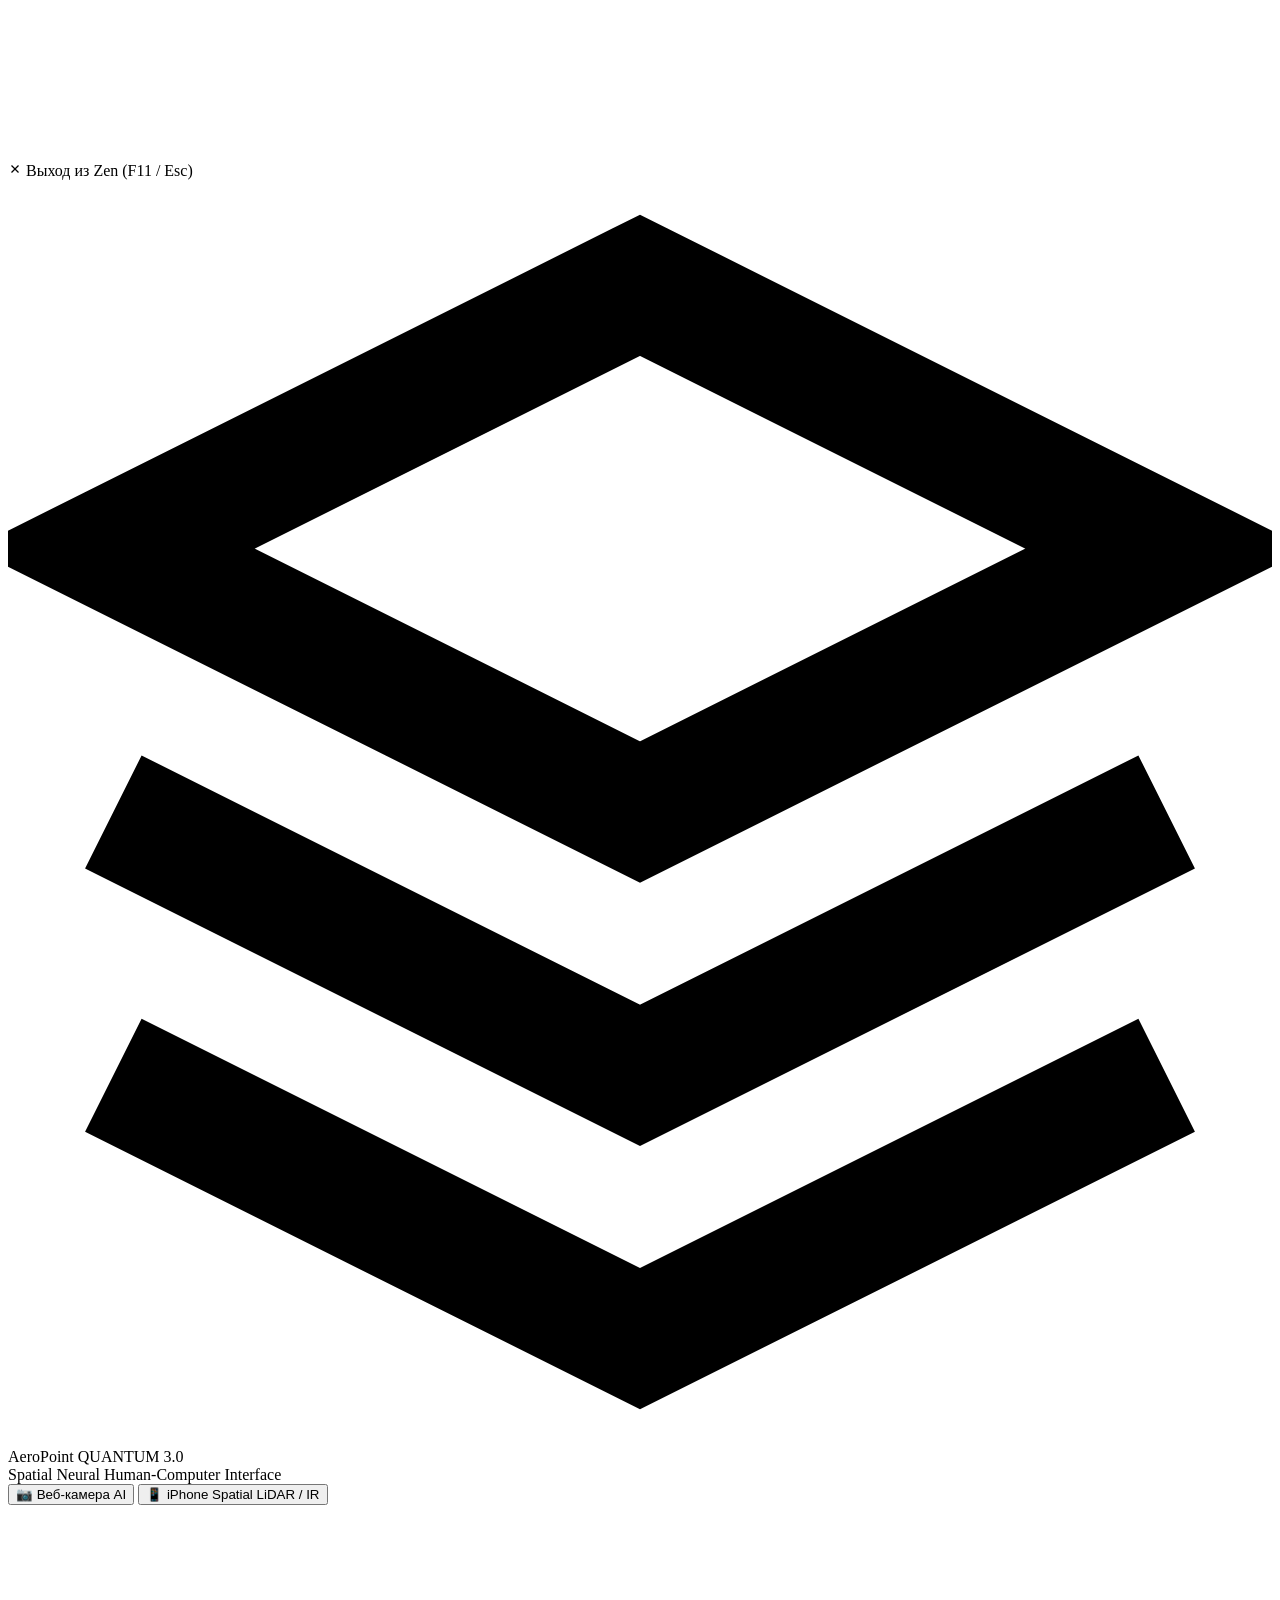
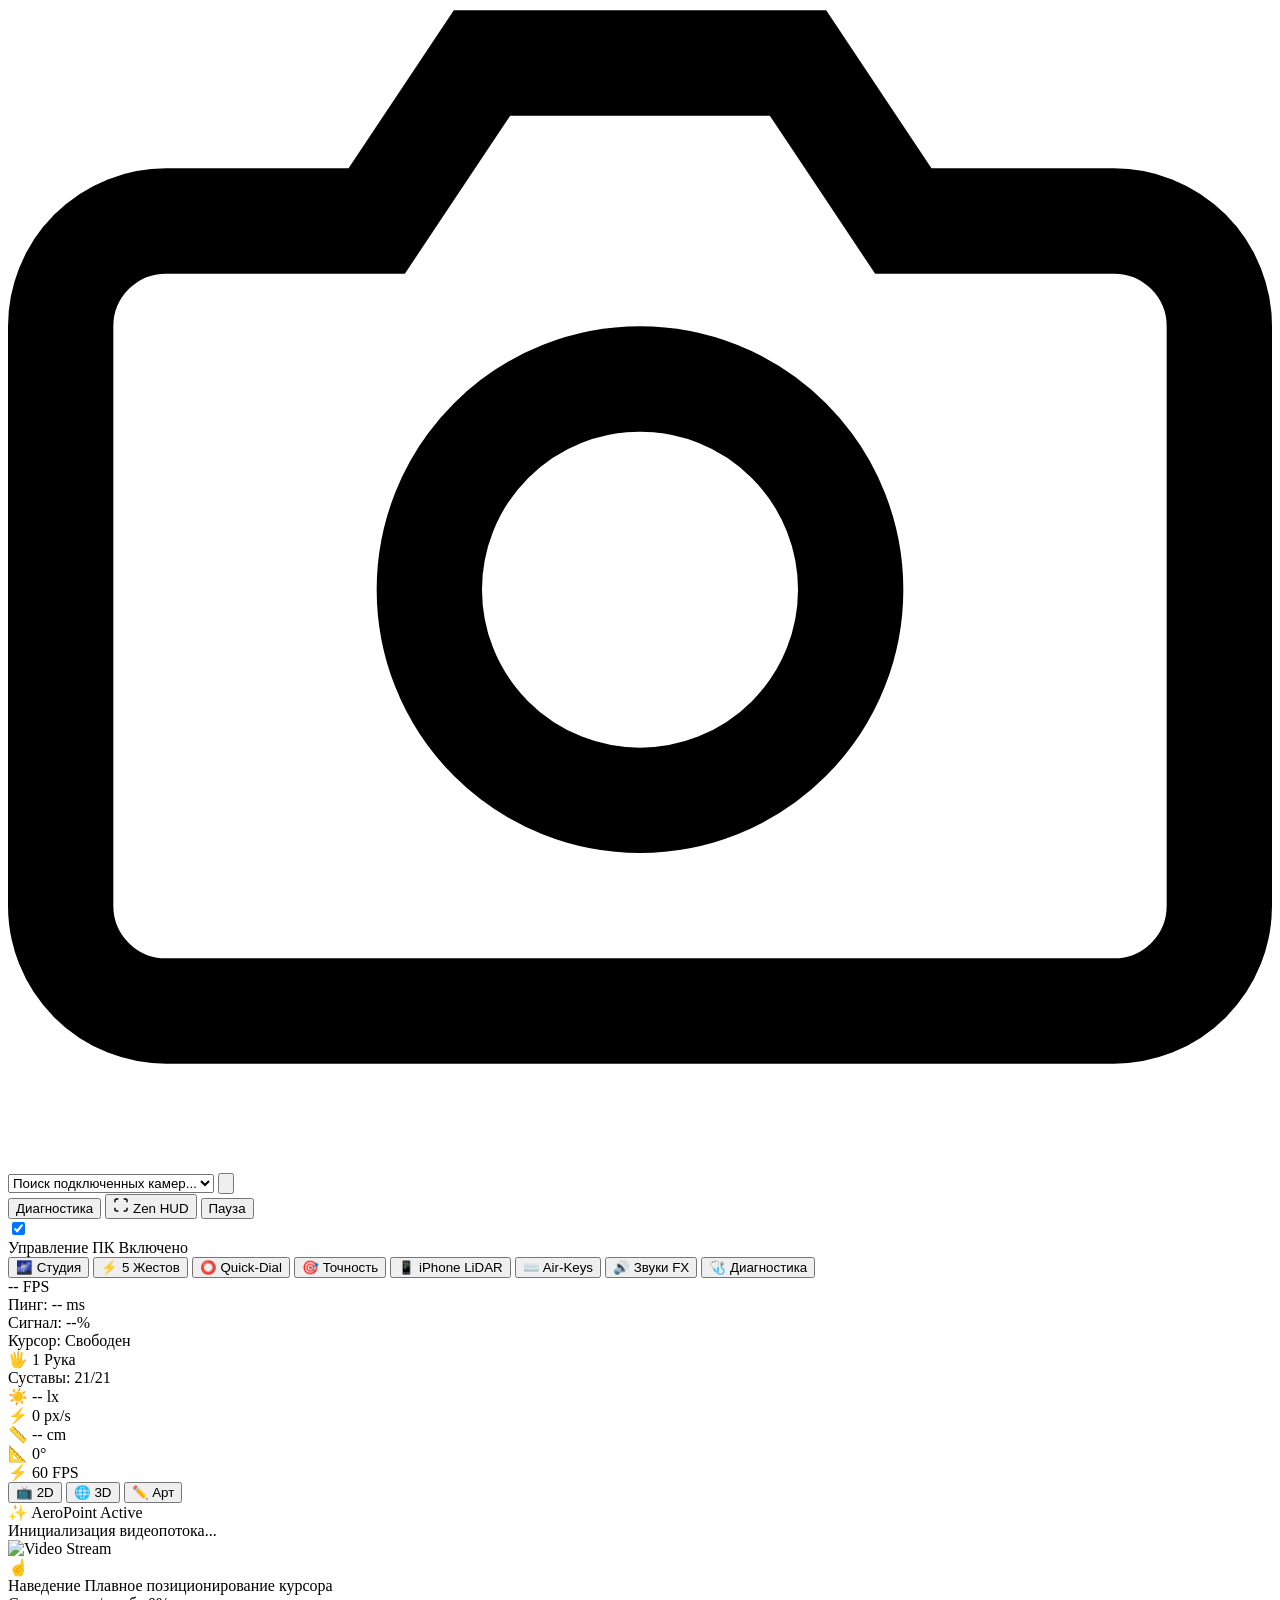
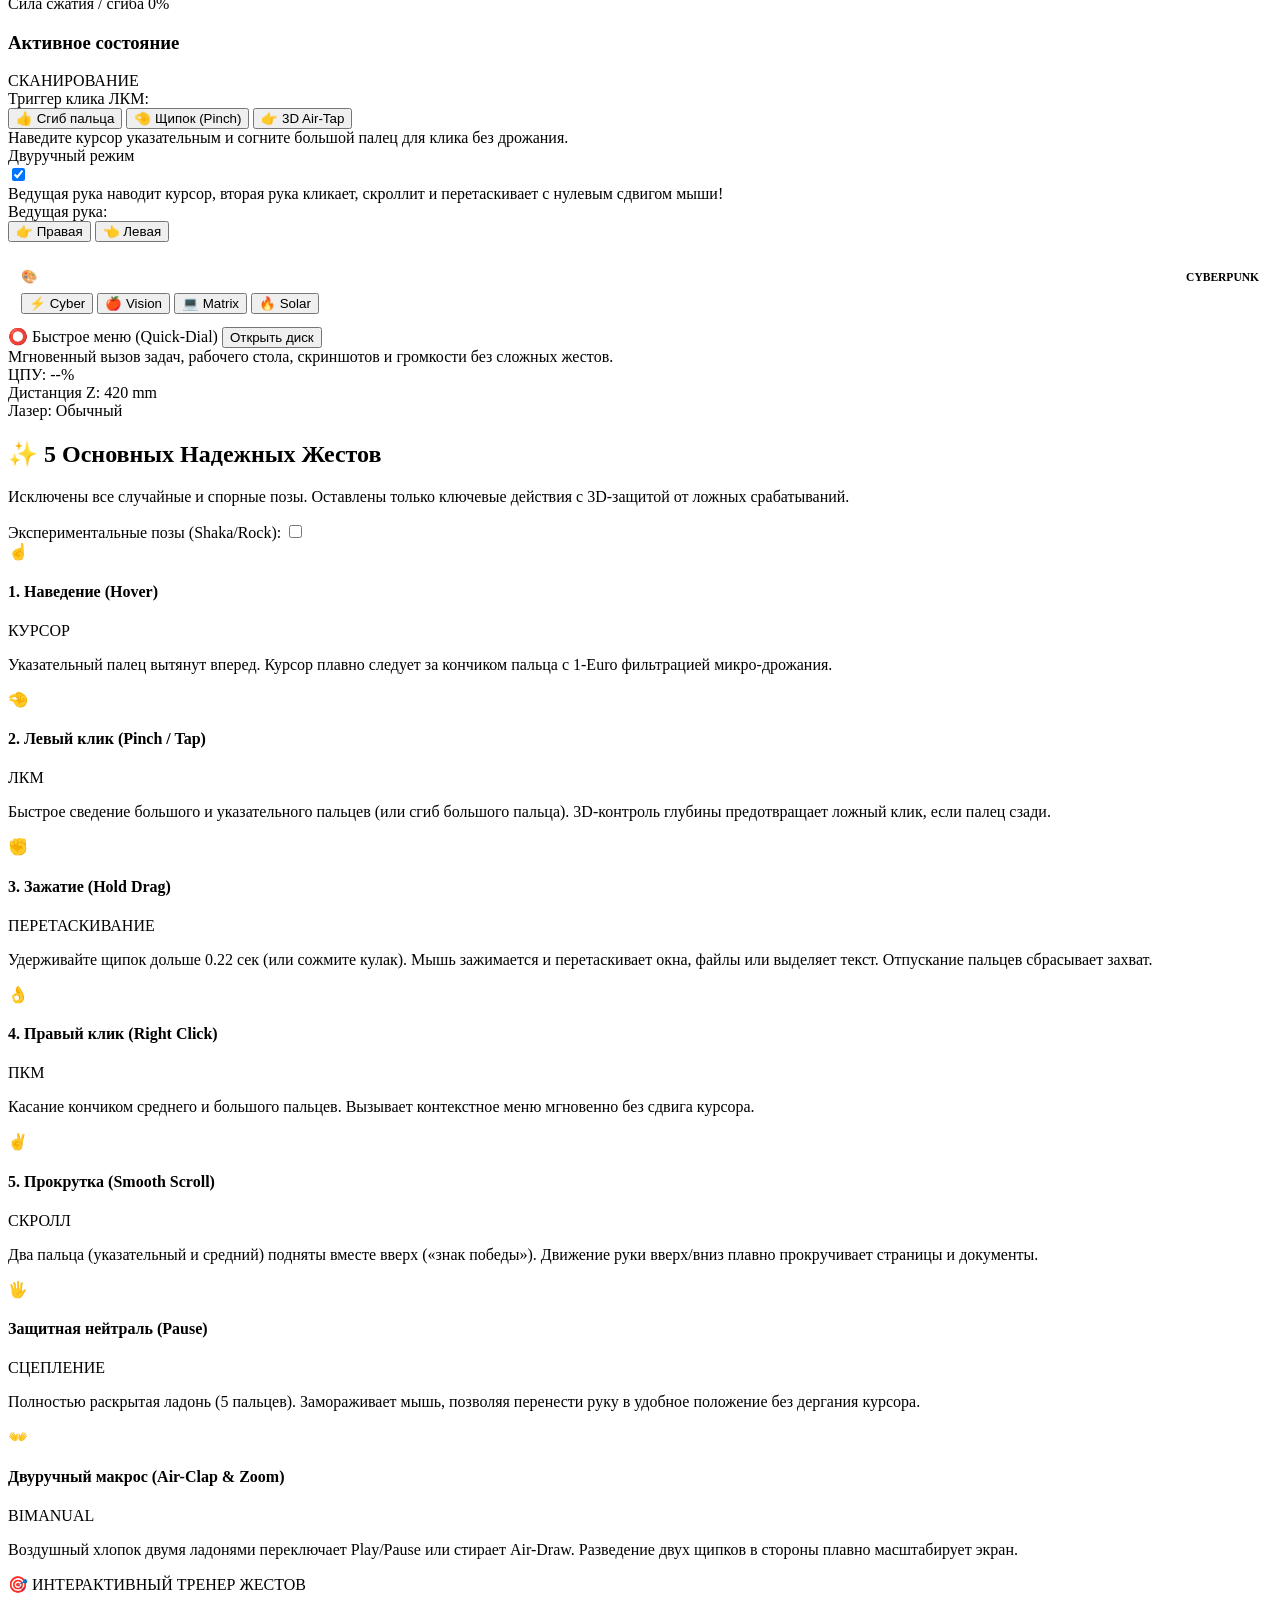
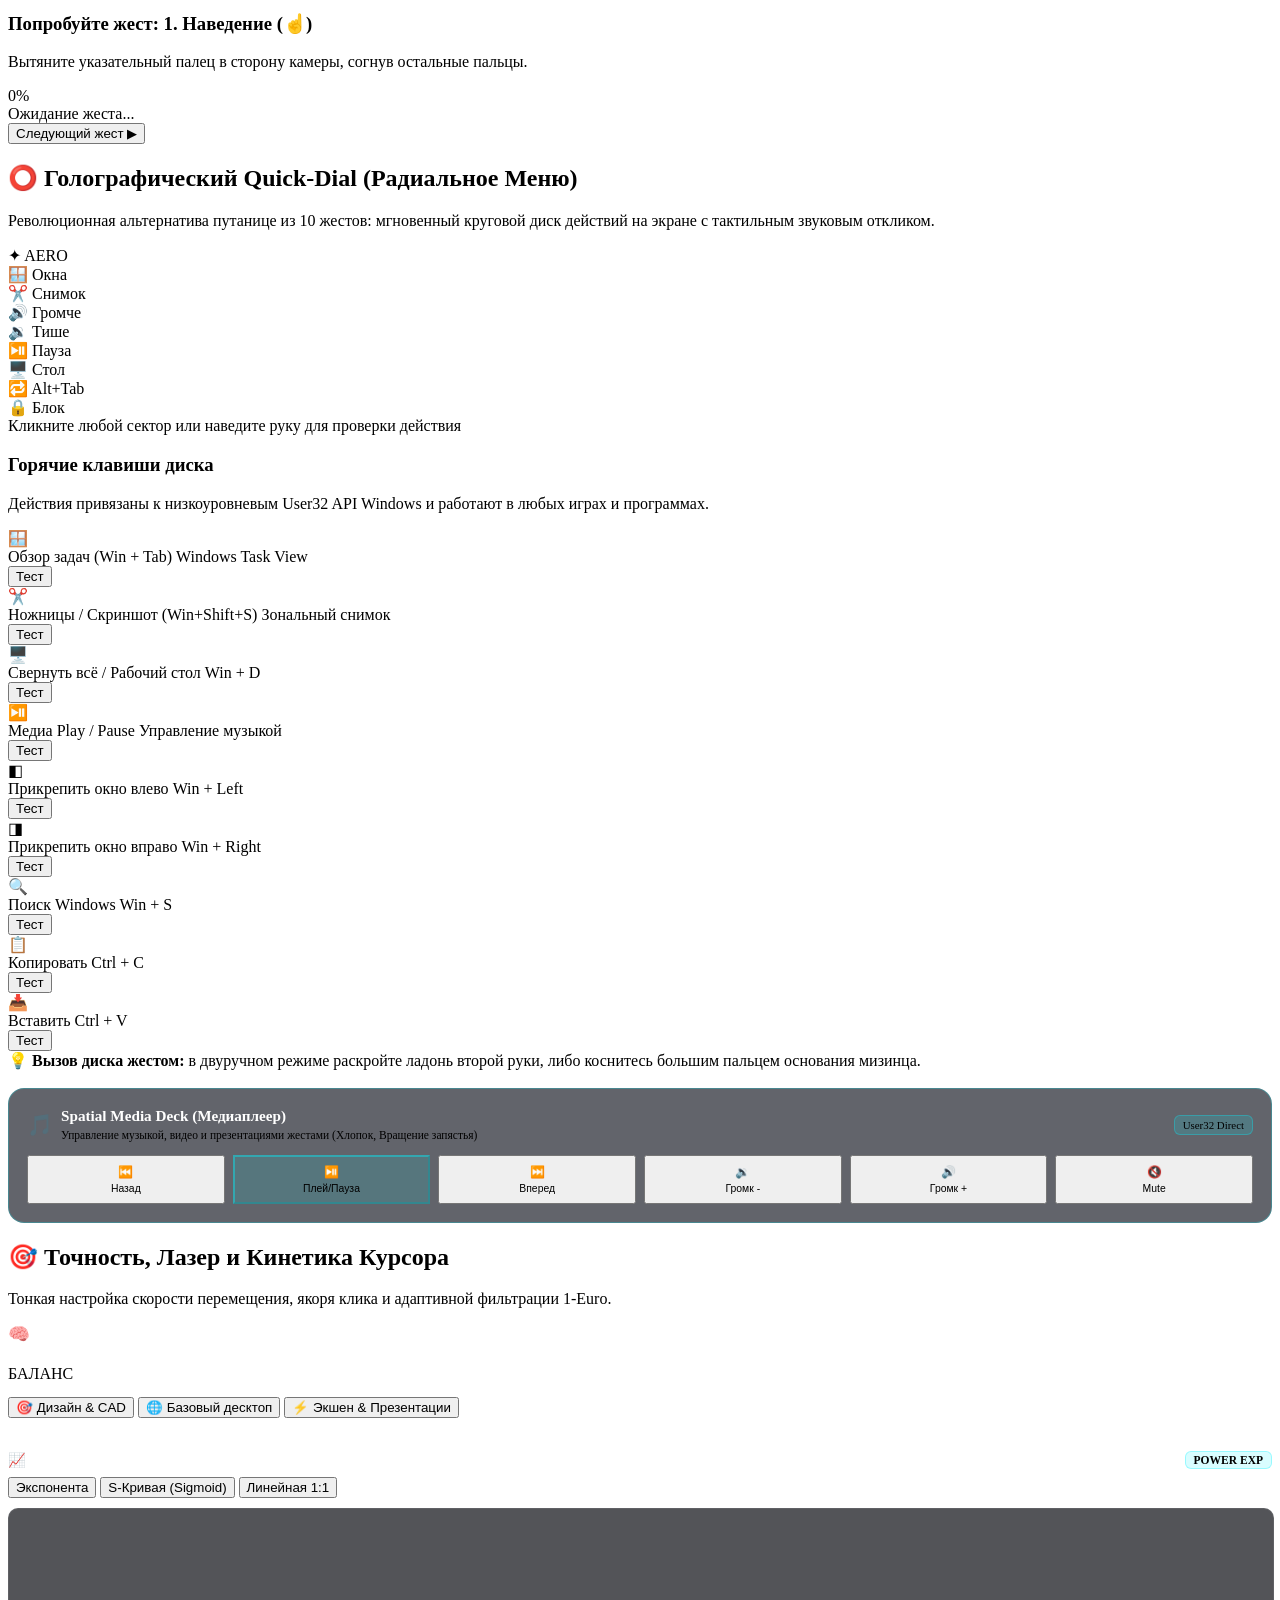
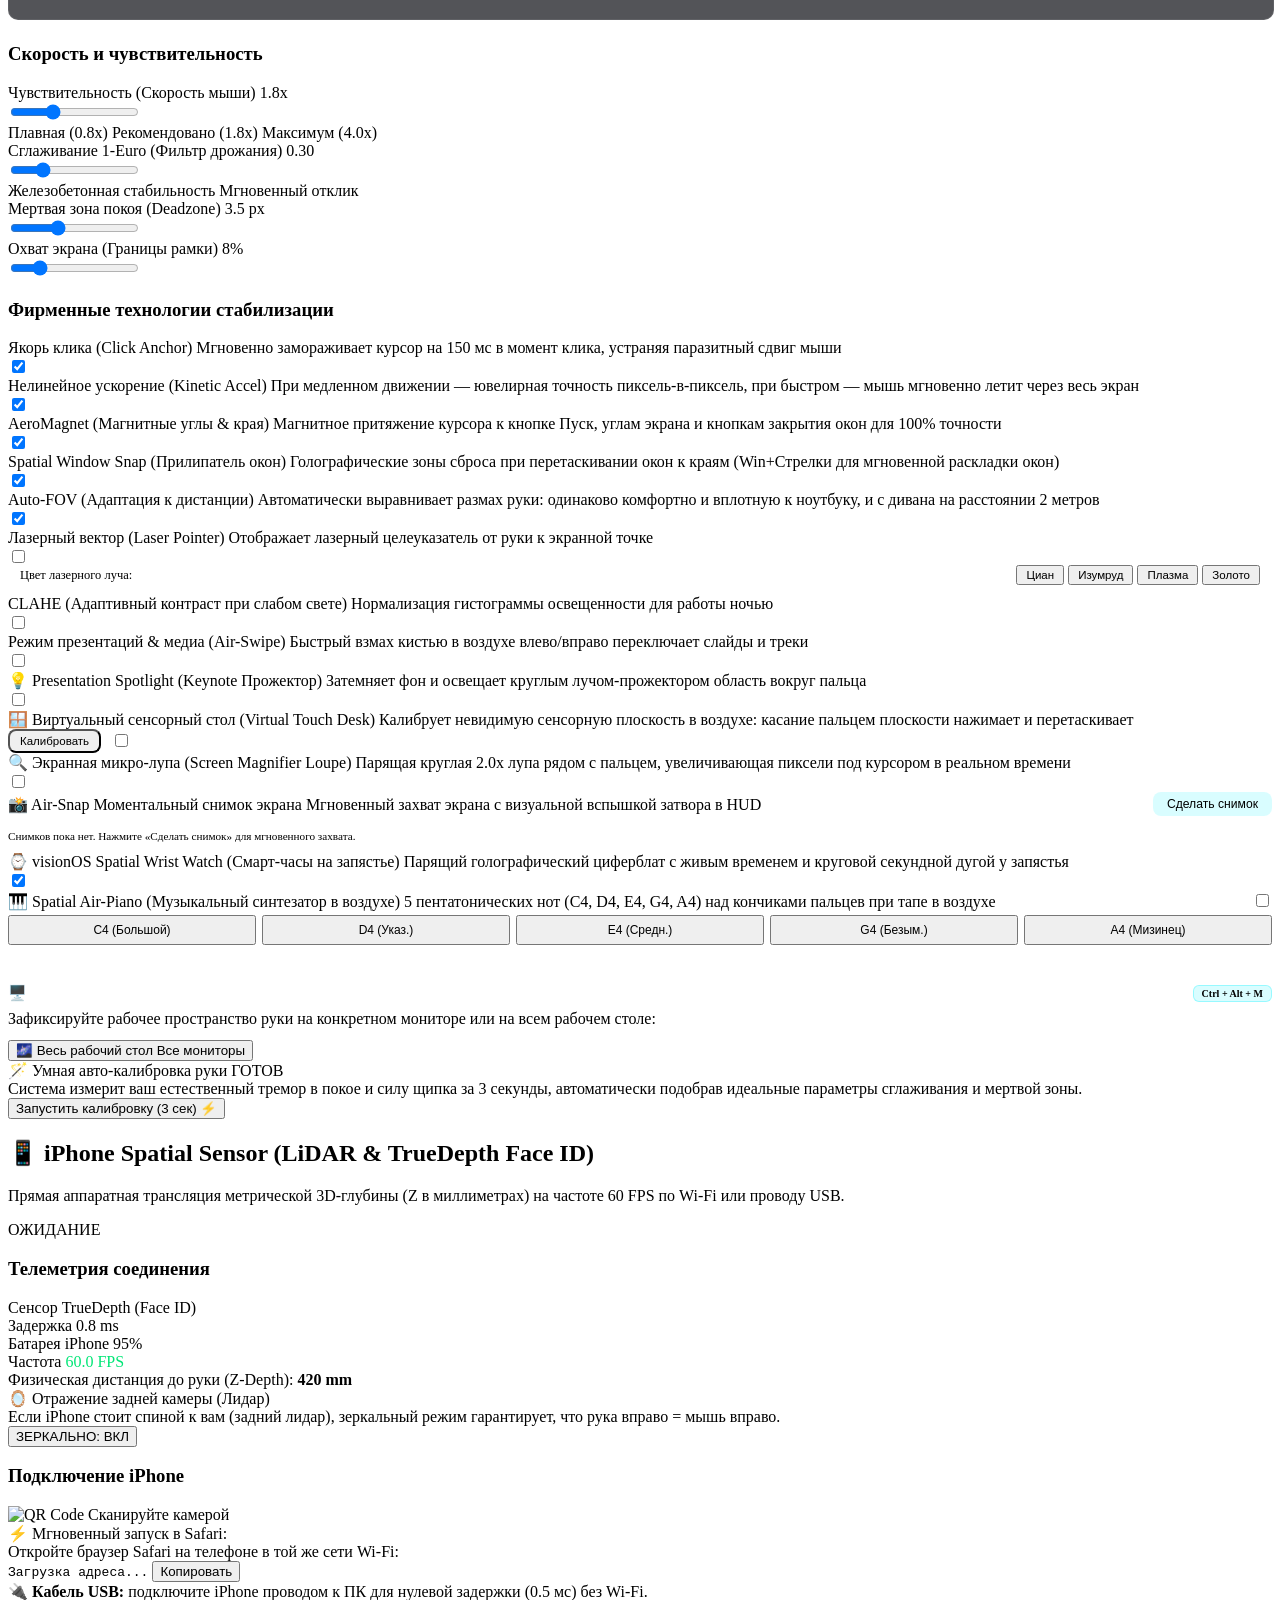
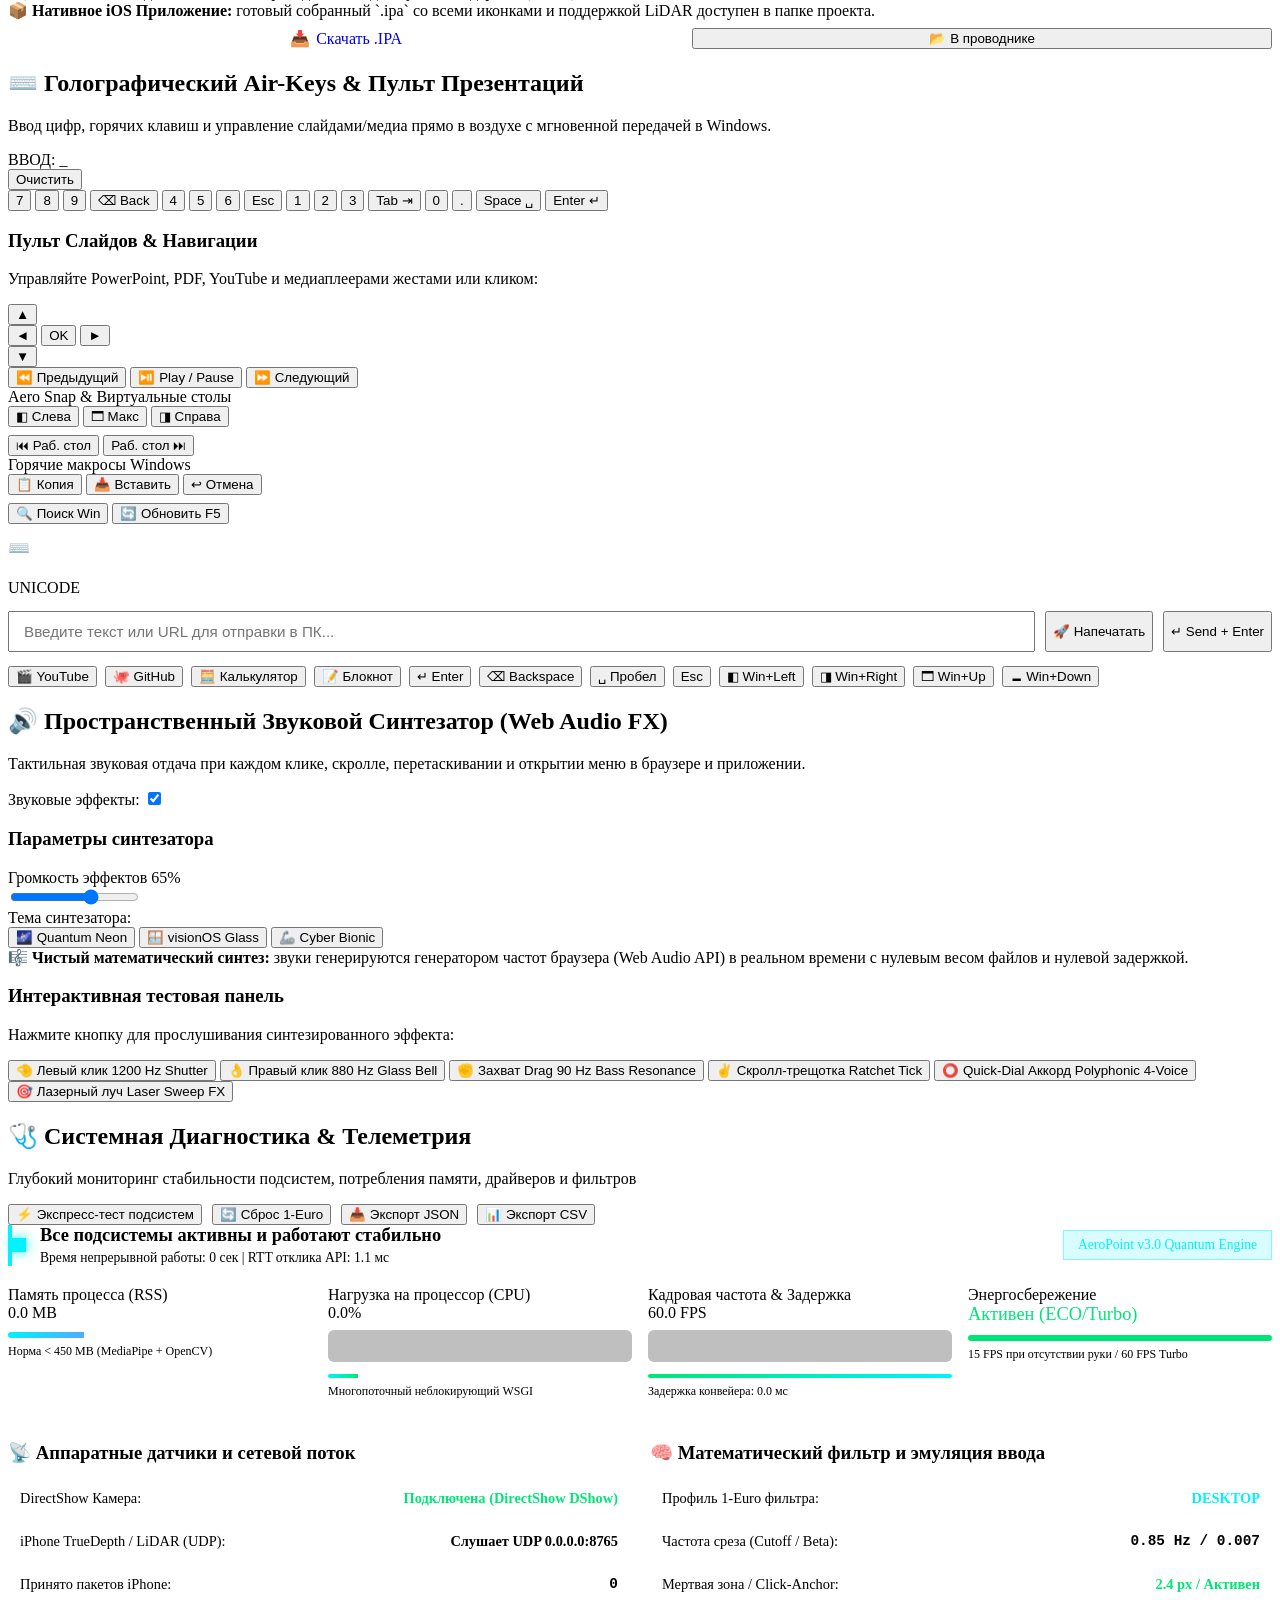
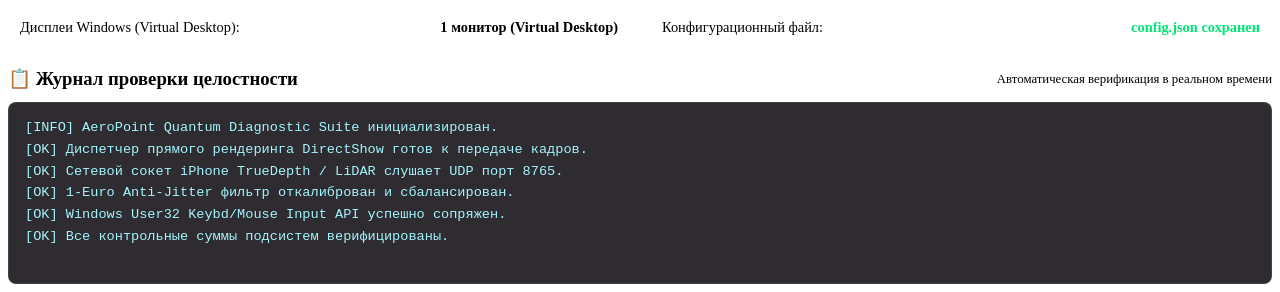
==== web/index.html @ 9dec46e3 "feat(audio): Milestone 68 - Spatial Air-Piano 5-Note Pentatonic Chimes & Floating Key Prisms" ====
<!DOCTYPE html>
<html lang="ru">
<head>
  <meta charset="UTF-8">
  <meta name="viewport" content="width=device-width, initial-scale=1.0">
  <title>AeroPoint Quantum 3.0 — Neural Spatial HCI</title>
  <link rel="preconnect" href="https://fonts.googleapis.com">
  <link rel="preconnect" href="https://fonts.gstatic.com" crossorigin>
  <link href="https://fonts.googleapis.com/css2?family=Plus+Jakarta+Sans:wght@300;400;500;600;700;800&family=JetBrains+Mono:wght@400;500;600;700&display=swap" rel="stylesheet">
  <link rel="stylesheet" href="/style.css">
  <link rel="icon" type="image/png" href="/favicon.png">
  <link rel="apple-touch-icon" href="/app-icon.png">
</head>
<body>
  <!-- Ambient Space Nebula & Particle Canvas -->
  <div class="kinetic-aura">
    <div class="aura-orb orb-primary"></div>
    <div class="aura-orb orb-secondary"></div>
    <div class="aura-orb orb-tertiary"></div>
    <canvas id="ambient-canvas"></canvas>
  </div>

  <div class="quantum-shell" id="main-app-window">
    
    <!-- Zen Mode Floating Exit Pill -->
    <div class="zen-exit-pill" id="zen-exit-pill" title="Выйти из Zen-режима (Esc / F11)">
      <svg viewBox="0 0 24 24" fill="none" stroke="currentColor" stroke-width="2.2" width="14" height="14">
        <line x1="18" y1="6" x2="6" y2="18"></line>
        <line x1="6" y1="6" x2="18" y2="18"></line>
      </svg>
      <span>Выход из Zen (F11 / Esc)</span>
    </div>

    <!-- Top Floating Capsule Header -->
    <header class="quantum-header">
      <div class="header-left">
        <div class="brand-badge">
          <div class="brand-glyph">
            <svg viewBox="0 0 24 24" fill="none" stroke="currentColor" stroke-width="2.4">
              <path d="M12 2L2 7l10 5 10-5-10-5z"></path>
              <path d="M2 17l10 5 10-5"></path>
              <path d="M2 12l10 5 10-5"></path>
            </svg>
            <span class="glyph-glow"></span>
          </div>
          <div class="brand-meta">
            <div class="brand-name-row">
              <span class="brand-title">AeroPoint</span>
              <span class="quantum-tag">QUANTUM 3.0</span>
            </div>
            <span class="brand-subtitle">Spatial Neural Human-Computer Interface</span>
          </div>
        </div>
      </div>

      <div class="header-center">
        <!-- Input Mode Switcher Pill -->
        <div class="quantum-tabs">
          <button class="q-tab active" id="tab-btn-webcam" data-tab="webcam">
            <span class="tab-icon">📷</span>
            <span>Веб-камера AI</span>
          </button>
          <button class="q-tab" id="tab-btn-iphone" data-tab="iphone">
            <span class="tab-icon">📱</span>
            <span>iPhone Spatial</span>
            <span class="tab-chip">LiDAR / IR</span>
          </button>
        </div>

        <!-- Camera Dropdown Pill -->
        <div class="camera-capsule" id="camera-picker-wrap">
          <svg class="cam-icon" viewBox="0 0 24 24" fill="none" stroke="currentColor" stroke-width="2">
            <path d="M23 19a2 2 0 0 1-2 2H3a2 2 0 0 1-2-2V8a2 2 0 0 1 2-2h4l2-3h6l2 3h4a2 2 0 0 1 2 2z"></path>
            <circle cx="12" cy="13" r="4"></circle>
          </svg>
          <select id="camera-select" class="camera-select-input" title="Выбор камеры DirectShow">
            <option value="0">Поиск подключенных камер...</option>
          </select>
          <button id="btn-refresh-cams" class="btn-icon-refresh" title="Обновить список камер">
            <svg viewBox="0 0 24 24" fill="none" stroke="currentColor" stroke-width="2.2">
              <polyline points="23 4 23 10 17 10"></polyline>
              <polyline points="1 20 1 14 7 14"></polyline>
              <path d="M3.51 9a9 9 0 0 1 14.85-3.36L23 10M1 14l4.64 4.36A9 9 0 0 0 20.49 15"></path>
            </svg>
          </button>
        </div>
      </div>

      <div class="header-right">
        <!-- Live System Diagnostics Pill -->
        <button id="btn-quick-diagnostics" class="q-btn pill-btn" title="Экспресс-диагностика всех подсистем">
          <span class="status-indicator" id="diag-indicator" style="background: #00f2fe; box-shadow: 0 0 8px #00f2fe;"></span>
          <span id="diag-btn-text">Диагностика</span>
        </button>

        <!-- Zen Mode HUD Toggle -->
        <button id="btn-zen-mode" class="q-btn pill-btn" title="Zen-режим: Полноэкранный HUD (F11)">
          <svg viewBox="0 0 24 24" fill="none" stroke="currentColor" stroke-width="2.2" width="16" height="16">
            <path d="M8 3H5a2 2 0 0 0-2 2v3m18 0V5a2 2 0 0 0-2-2h-3m0 18h3a2 2 0 0 0 2-2v-3M3 16v3a2 2 0 0 0 2 2h3"></path>
          </svg>
          <span class="zen-btn-label">Zen HUD</span>
        </button>

        <!-- Safety Pause Button -->
        <button id="btn-safety-pause" class="q-btn pill-btn" title="Заблокировать управление курсором (Пауза)">
          <span class="status-indicator" id="pause-indicator"></span>
          <span id="pause-btn-text">Пауза</span>
        </button>

        <!-- Master Switch -->
        <div class="master-toggle-pill">
          <label class="q-switch">
            <input type="checkbox" id="master-control-switch" checked>
            <span class="slider"></span>
          </label>
          <div class="toggle-text-block">
            <span class="switch-title">Управление ПК</span>
            <span class="switch-state" id="control-state-sub">Включено</span>
          </div>
        </div>
      </div>
    </header>

    <!-- Main Spatial Workspace Layout: Left Nav Dock + Central Dynamic View -->
    <div class="workspace-layout">
      
      <!-- Left Vertical Floating Dock -->
      <nav class="quantum-dock">
        <button class="dock-btn active" data-view="view-studio" title="Пространственная Студия (Камера и HUD)">
          <span class="dock-icon">🌌</span>
          <span class="dock-label">Студия</span>
          <span class="dock-indicator"></span>
        </button>
        
        <button class="dock-btn" data-view="view-gestures" title="5 Основных Жестов и Настройка">
          <span class="dock-icon">⚡</span>
          <span class="dock-label">5 Жестов</span>
          <span class="dock-indicator"></span>
        </button>

        <button class="dock-btn" data-view="view-radial" title="Радиальное Быстрое Меню (Quick-Dial)">
          <span class="dock-icon">⭕</span>
          <span class="dock-label">Quick-Dial</span>
          <span class="dock-indicator"></span>
        </button>

        <button class="dock-btn" data-view="view-precision" title="Точность, Лазерный Прицел и Скорость">
          <span class="dock-icon">🎯</span>
          <span class="dock-label">Точность</span>
          <span class="dock-indicator"></span>
        </button>

        <button class="dock-btn" data-view="view-iphone" title="iPhone LiDAR & TrueDepth Настройки">
          <span class="dock-icon">📱</span>
          <span class="dock-label">iPhone LiDAR</span>
          <span class="dock-indicator"></span>
        </button>

        <button class="dock-btn" data-view="view-airkeys" title="Голографическая клавиатура & Презентации">
          <span class="dock-icon">⌨️</span>
          <span class="dock-label">Air-Keys</span>
          <span class="dock-indicator"></span>
        </button>

        <button class="dock-btn" data-view="view-audio" title="Звуковой Синтезатор Sci-Fi FX">
          <span class="dock-icon">🔊</span>
          <span class="dock-label">Звуки FX</span>
          <span class="dock-indicator"></span>
        </button>

        <button class="dock-btn" data-view="view-diagnostics" title="Системная Диагностика и Мониторинг Ресурсов">
          <span class="dock-icon">🩺</span>
          <span class="dock-label">Диагностика</span>
          <span class="dock-indicator"></span>
        </button>
      </nav>

      <!-- Center Dynamic Viewport & Panels Container -->
      <main class="viewports-container">
        
        <!-- View 1: Studio (Camera Stream & Real-Time Reticle HUD) -->
        <section class="quantum-view active" id="view-studio">
          <div class="studio-grid">
            
            <!-- Video & Reticle Hologram Viewport -->
            <div class="hologram-viewport-card">
              <!-- Corner Brackets Reticle -->
              <div class="reticle-corner reticle-tl"></div>
              <div class="reticle-corner reticle-tr"></div>
              <div class="reticle-corner reticle-bl"></div>
              <div class="reticle-corner reticle-br"></div>
              <div class="reticle-scanline"></div>

              <!-- Top Telemetry Capsule -->
              <div class="telemetry-bar">
                <div class="t-pill active-pill">
                  <span class="live-dot"></span>
                  <span id="badge-fps">-- FPS</span>
                </div>
                <div class="t-pill">
                  <span class="t-label">Пинг:</span>
                  <span id="badge-latency" class="t-val">-- ms</span>
                </div>
                <div class="t-pill" id="pill-signal" title="Качество трекинга нейросети и сенсорного слияния">
                  <span class="live-dot" id="dot-signal" style="background: var(--aero-cyan);"></span>
                  <span class="t-label">Сигнал:</span>
                  <span id="badge-signal" class="t-val">--%</span>
                </div>
                <div class="t-pill" id="pill-anchor-status">
                  <span class="anchor-dot"></span>
                  <span id="badge-anchor">Курсор: Свободен</span>
                </div>
                <div class="t-pill" id="pill-hands-mode">
                  <span id="badge-hands-icon">🖐️</span>
                  <span id="badge-hands-mode" class="t-val">1 Рука</span>
                </div>
                <div class="t-pill">
                  <span class="t-label">Суставы:</span>
                  <span id="badge-joints" class="t-val">21/21</span>
                </div>
                <div class="t-pill" id="pill-lighting">
                  <span id="badge-lighting-icon">☀️</span>
                  <span id="badge-lighting-text" class="t-val">-- lx</span>
                </div>
                <div class="t-pill" id="pill-velocity">
                  <span class="t-label">⚡</span>
                  <span id="badge-velocity" class="t-val">0 px/s</span>
                </div>
                <div class="t-pill" id="pill-distance">
                  <span class="t-label">📏</span>
                  <span id="badge-distance" class="t-val">-- cm</span>
                </div>
                <div class="t-pill" id="pill-tilt" title="3D Угол крена ладони (Roll / Tilt)">
                  <span class="t-label">📐</span>
                  <span id="badge-tilt" class="t-val">0°</span>
                </div>
                <div class="t-pill" id="pill-power-mode" title="Динамический энергосберегающий режим: 60 FPS Турбо / 15 FPS ЭКО при простое">
                  <span id="badge-power-icon">⚡</span>
                  <span id="badge-power-text" class="t-val">60 FPS</span>
                </div>
                <div class="viewport-mode-pill">
                  <button class="vp-btn active" id="btn-vp-video" title="Обычное видео">📺 2D</button>
                  <button class="vp-btn" id="btn-vp-3d" title="3D Пространственная Голограмма">🌐 3D</button>
                  <button class="vp-btn" id="btn-vp-draw" title="Рисование в воздухе (Air-Draw)">✏️ Арт</button>
                </div>
              </div>

              <!-- VisionOS Dynamic Action Capsule -->
              <div class="dynamic-action-capsule" id="action-capsule">
                <span class="action-capsule-icon" id="action-capsule-icon">✨</span>
                <span class="action-capsule-text" id="action-capsule-text">AeroPoint Active</span>
              </div>

              <!-- Live Video Stream & 3D WebGL Hologram & Air-Draw Canvas -->
              <div class="video-container">
                <div id="camera-loading-overlay" class="camera-loading-overlay">
                  <div class="quantum-spinner"></div>
                  <span class="loading-text" id="loading-status-text">Инициализация видеопотока...</span>
                </div>
                <img id="video-stream" src="/video_feed" alt="Video Stream" />
                <canvas id="hologram-3d-canvas" class="hologram-3d-canvas" style="display: none;"></canvas>
                <canvas id="air-draw-canvas" class="air-draw-canvas" style="display: none;"></canvas>
                <div id="air-brush-cursor" class="air-brush-cursor" style="display: none;"></div>
              </div>

              <!-- Air-Draw Floating Toolbar -->
              <div class="air-draw-toolbar" id="air-draw-toolbar" style="display: none;">
                <div class="color-picker-row">
                  <button class="color-btn active" style="background: #00f2fe;" data-color="#00f2fe" title="Неоновый Циан"></button>
                  <button class="color-btn" style="background: #8a2be2;" data-color="#8a2be2" title="Электрик Фиолетовый"></button>
                  <button class="color-btn" style="background: #00e676;" data-color="#00e676" title="Лазерный Изумруд"></button>
                  <button class="color-btn" style="background: #ff007f;" data-color="#ff007f" title="Неоновый Розовый"></button>
                  <button class="color-btn" style="background: #ffd700;" data-color="#ffd700" title="Золотой"></button>
                </div>
                <div class="draw-tools-row">
                  <button class="dt-btn" id="btn-draw-clear" title="Очистить холст">🧹 Стереть</button>
                  <button class="dt-btn" id="btn-draw-save" title="Сохранить снимок">📸 Экспорт</button>
                </div>
              </div>

              <!-- Bottom Gesture Feedback & Kinetic Gauge Banner -->
              <div class="gesture-hologram-banner" id="gesture-banner">
                <div class="gesture-banner-left">
                  <span class="gesture-emoji" id="gesture-banner-icon">☝️</span>
                  <div class="gesture-info-block">
                    <span class="gesture-name" id="gesture-banner-title">Наведение</span>
                    <span class="gesture-desc" id="gesture-banner-sub">Плавное позиционирование курсора</span>
                  </div>
                </div>

                <!-- Live Neural Waveform Animation -->
                <div class="neural-waveform" title="Активность пространственной нейросети">
                  <span class="w-bar wb-1"></span>
                  <span class="w-bar wb-2"></span>
                  <span class="w-bar wb-3"></span>
                  <span class="w-bar wb-4"></span>
                  <span class="w-bar wb-5"></span>
                </div>

                <!-- Dynamic Pinch Force Gauge -->
                <div class="pinch-gauge-capsule">
                  <div class="gauge-meta-row">
                    <span id="gauge-label-title">Сила сжатия / сгиба</span>
                    <span id="pinch-percent-text" class="gauge-pct">0%</span>
                  </div>
                  <div class="gauge-track">
                    <div class="gauge-fill" id="pinch-bar-fill" style="width: 0%;"></div>
                  </div>
                </div>
              </div>
            </div>

            <!-- Quick Telemetry & Status Column -->
            <div class="studio-side-card">
              <div class="side-card-header">
                <h3>Активное состояние</h3>
                <span class="badge-status-neon" id="tracking-status-badge">СКАНИРОВАНИЕ</span>
              </div>

              <!-- Primary Mode Selector Pill -->
              <div class="click-mode-toggle-block">
                <div class="block-title">Триггер клика ЛКМ:</div>
                <div class="segmented-pill">
                  <button class="seg-btn active" id="btn-mode-thumb" data-mode="thumb_bend">
                    <span>👍 Сгиб пальца</span>
                  </button>
                  <button class="seg-btn" id="btn-mode-pinch" data-mode="pinch">
                    <span>🤏 Щипок (Pinch)</span>
                  </button>
                  <button class="seg-btn" id="btn-mode-airtap" data-mode="air_tap">
                    <span>👉 3D Air-Tap</span>
                  </button>
                </div>
                <div class="hint-caption" id="mode-hint-text">
                  Наведите курсор указательным и согните большой палец для клика без дрожания.
                </div>
              </div>

              <!-- Dual-Hand Quick Toggle -->
              <div class="bimanual-quick-card">
                <div class="bimanual-header">
                  <div class="b-title">
                    <span class="b-dot"></span>
                    <span>Двуручный режим</span>
                  </div>
                  <label class="q-switch small">
                    <input type="checkbox" id="switch-two-hands" checked>
                    <span class="slider"></span>
                  </label>
                </div>
                <div class="b-desc">
                  Ведущая рука наводит курсор, вторая рука кликает, скроллит и перетаскивает с нулевым сдвигом мыши!
                </div>
                <div class="dom-hand-row">
                  <span>Ведущая рука:</span>
                  <div class="segmented-mini">
                    <button class="seg-mini-btn active" id="btn-dom-right" data-dom="Right">👉 Правая</button>
                    <button class="seg-mini-btn" id="btn-dom-left" data-dom="Left">👈 Левая</button>
                  </div>
                </div>
              </div>

              <!-- Cyber HUD Visual Skin Selector -->
              <div class="hud-skin-selector-card" style="margin-top: 14px; padding: 12px; background: rgba(255, 255, 255, 0.03); border: 1px solid rgba(255, 255, 255, 0.08); border-radius: 14px;">
                <div style="display: flex; justify-content: space-between; align-items: center; margin-bottom: 8px;">
                  <span style="font-size: 0.82rem; font-weight: 600; color: #fff;">🎨 Скин HUD & Скелета:</span>
                  <span id="badge-hud-theme-label" style="font-size: 0.72rem; color: var(--aero-cyan); font-weight: 600; text-transform: uppercase;">Cyberpunk</span>
                </div>
                <div class="segmented-mini" style="display: flex; gap: 4px;">
                  <button class="seg-mini-btn active" id="btn-skin-cyberpunk" data-skin="cyberpunk" title="Неоновый Киберпанк (Циан/Розовый)">⚡ Cyber</button>
                  <button class="seg-mini-btn" id="btn-skin-visionos" data-skin="visionos" title="Apple visionOS (Белое стекло)">🍎 Vision</button>
                  <button class="seg-mini-btn" id="btn-skin-matrix" data-skin="matrix" title="Матричный Изумруд (Фосфорный зеленый)">💻 Matrix</button>
                  <button class="seg-mini-btn" id="btn-skin-solar" data-skin="solar" title="Солнечный Янтарь (Золото/Огонь)">🔥 Solar</button>
                </div>
              </div>

              <!-- Quick Action Dial Launcher -->
              <div class="quick-dial-launcher-card">
                <div class="qdl-header">
                  <span>⭕ Быстрое меню (Quick-Dial)</span>
                  <button class="q-btn small" id="btn-open-radial-modal">Открыть диск</button>
                </div>
                <div class="qdl-sub">
                  Мгновенный вызов задач, рабочего стола, скриншотов и громкости без сложных жестов.
                </div>
              </div>

              <!-- Active Metrics Mini Bar -->
              <div class="mini-metrics-row">
                <div class="m-card">
                  <span class="m-label">ЦПУ:</span>
                  <span class="m-val" id="badge-cpu">--%</span>
                </div>
                <div class="m-card">
                  <span class="m-label">Дистанция Z:</span>
                  <span class="m-val" id="val-iphone-depth">420 mm</span>
                </div>
                <div class="m-card">
                  <span class="m-label">Лазер:</span>
                  <span class="m-val" id="val-laser-status" style="color: var(--aero-cyan);">Обычный</span>
                </div>
              </div>
            </div>

          </div>
        </section>

        <!-- View 2: The 5 Essential Gestures -->
        <section class="quantum-view" id="view-gestures">
          <div class="gestures-view-container">
            <div class="view-header-bar">
              <div>
                <h2>✨ 5 Основных Надежных Жестов</h2>
                <p class="section-lead">Исключены все случайные и спорные позы. Оставлены только ключевые действия с 3D-защитой от ложных срабатываний.</p>
              </div>
              <div class="legacy-toggle-wrap">
                <span class="legacy-label">Экспериментальные позы (Shaka/Rock):</span>
                <label class="q-switch small">
                  <input type="checkbox" id="switch-legacy-gestures">
                  <span class="slider"></span>
                </label>
              </div>
            </div>

            <!-- The 5 Core Gesture Cards Grid -->
            <div class="essential-gestures-grid">
              
              <!-- Gesture 1: Hover -->
              <div class="core-gesture-card" id="card-hover">
                <div class="cg-icon-wrap">
                  <span class="cg-icon">☝️</span>
                  <span class="cg-halo"></span>
                </div>
                <div class="cg-body">
                  <div class="cg-title-row">
                    <h4>1. Наведение (Hover)</h4>
                    <span class="cg-badge">КУРСОР</span>
                  </div>
                  <p class="cg-desc">Указательный палец вытянут вперед. Курсор плавно следует за кончиком пальца с 1-Euro фильтрацией микро-дрожания.</p>
                </div>
                <div class="cg-status-led"></div>
              </div>

              <!-- Gesture 2: Left Click -->
              <div class="core-gesture-card" id="card-pinch">
                <div class="cg-icon-wrap">
                  <span class="cg-icon">🤏</span>
                  <span class="cg-halo"></span>
                </div>
                <div class="cg-body">
                  <div class="cg-title-row">
                    <h4>2. Левый клик (Pinch / Tap)</h4>
                    <span class="cg-badge">ЛКМ</span>
                  </div>
                  <p class="cg-desc">Быстрое сведение большого и указательного пальцев (или сгиб большого пальца). 3D-контроль глубины предотвращает ложный клик, если палец сзади.</p>
                </div>
                <div class="cg-status-led"></div>
              </div>

              <!-- Gesture 3: Drag & Drop -->
              <div class="core-gesture-card" id="card-drag">
                <div class="cg-icon-wrap">
                  <span class="cg-icon">✊</span>
                  <span class="cg-halo"></span>
                </div>
                <div class="cg-body">
                  <div class="cg-title-row">
                    <h4>3. Зажатие (Hold Drag)</h4>
                    <span class="cg-badge">ПЕРЕТАСКИВАНИЕ</span>
                  </div>
                  <p class="cg-desc">Удерживайте щипок дольше 0.22 сек (или сожмите кулак). Мышь зажимается и перетаскивает окна, файлы или выделяет текст. Отпускание пальцев сбрасывает захват.</p>
                </div>
                <div class="cg-status-led"></div>
              </div>

              <!-- Gesture 4: Right Click -->
              <div class="core-gesture-card" id="card-right">
                <div class="cg-icon-wrap">
                  <span class="cg-icon">👌</span>
                  <span class="cg-halo"></span>
                </div>
                <div class="cg-body">
                  <div class="cg-title-row">
                    <h4>4. Правый клик (Right Click)</h4>
                    <span class="cg-badge">ПКМ</span>
                  </div>
                  <p class="cg-desc">Касание кончиком среднего и большого пальцев. Вызывает контекстное меню мгновенно без сдвига курсора.</p>
                </div>
                <div class="cg-status-led"></div>
              </div>

              <!-- Gesture 5: Scroll -->
              <div class="core-gesture-card" id="card-scroll">
                <div class="cg-icon-wrap">
                  <span class="cg-icon">✌️</span>
                  <span class="cg-halo"></span>
                </div>
                <div class="cg-body">
                  <div class="cg-title-row">
                    <h4>5. Прокрутка (Smooth Scroll)</h4>
                    <span class="cg-badge">СКРОЛЛ</span>
                  </div>
                  <p class="cg-desc">Два пальца (указательный и средний) подняты вместе вверх («знак победы»). Движение руки вверх/вниз плавно прокручивает страницы и документы.</p>
                </div>
                <div class="cg-status-led"></div>
              </div>

              <!-- Safety Neutral: Pause -->
              <div class="core-gesture-card" id="card-pause">
                <div class="cg-icon-wrap">
                  <span class="cg-icon">🖐️</span>
                  <span class="cg-halo"></span>
                </div>
                <div class="cg-body">
                  <div class="cg-title-row">
                    <h4>Защитная нейтраль (Pause)</h4>
                    <span class="cg-badge neutral">СЦЕПЛЕНИЕ</span>
                  </div>
                  <p class="cg-desc">Полностью раскрытая ладонь (5 пальцев). Замораживает мышь, позволяя перенести руку в удобное положение без дергания курсора.</p>
                </div>
                <div class="cg-status-led"></div>
              </div>

              <!-- Bimanual Spatial Gestures: Air-Clap & Pinch-Zoom -->
              <div class="core-gesture-card" id="card-bimanual">
                <div class="cg-icon-wrap">
                  <span class="cg-icon">👐</span>
                  <span class="cg-halo"></span>
                </div>
                <div class="cg-body">
                  <div class="cg-title-row">
                    <h4>Двуручный макрос (Air-Clap & Zoom)</h4>
                    <span class="cg-badge">BIMANUAL</span>
                  </div>
                  <p class="cg-desc">Воздушный хлопок двумя ладонями переключает Play/Pause или стирает Air-Draw. Разведение двух щипков в стороны плавно масштабирует экран.</p>
                </div>
                <div class="cg-status-led"></div>
              </div>

            </div>

            <!-- Interactive Gesture Trainer & Accuracy Coach -->
            <div class="gesture-coach-banner">
              <div class="coach-left">
                <div class="coach-badge">🎯 ИНТЕРАКТИВНЫЙ ТРЕНЕР ЖЕСТОВ</div>
                <h3 id="coach-target-name">Попробуйте жест: 1. Наведение (☝️)</h3>
                <p id="coach-hint">Вытяните указательный палец в сторону камеры, согнув остальные пальцы.</p>
              </div>
              <div class="coach-right">
                <div class="coach-meter-wrap">
                  <div class="coach-meter-circle">
                    <span id="coach-match-pct">0%</span>
                  </div>
                  <span class="coach-status" id="coach-status-text">Ожидание жеста...</span>
                </div>
                <button class="q-btn small primary" id="btn-coach-next">Следующий жест ▶</button>
              </div>
            </div>
          </div>
        </section>

        <!-- View 3: Radial Quick-Dial (Pie Menu Studio) -->
        <section class="quantum-view" id="view-radial">
          <div class="radial-studio-container">
            <div class="view-header-bar">
              <div>
                <h2>⭕ Голографический Quick-Dial (Радиальное Меню)</h2>
                <p class="section-lead">Революционная альтернатива путанице из 10 жестов: мгновенный круговой диск действий на экране с тактильным звуковым откликом.</p>
              </div>
            </div>

            <div class="radial-studio-grid">
              
              <!-- Interactive Visual Pie Wheel -->
              <div class="radial-wheel-box">
                <div class="radial-wheel-disc" id="interactive-radial-wheel">
                  
                  <div class="wheel-center-orb">
                    <span class="center-icon">✦</span>
                    <span class="center-text">AERO</span>
                  </div>

                  <!-- 8 Radial Sectors -->
                  <div class="wheel-sector sec-1" data-action="win_tab" title="Win + Tab (Обзор окон)">
                    <span class="sector-icon">🪟</span>
                    <span class="sector-label">Окна</span>
                  </div>
                  <div class="wheel-sector sec-2" data-action="snipping_tool" title="Скриншот экрана (Win+Shift+S)">
                    <span class="sector-icon">✂️</span>
                    <span class="sector-label">Снимок</span>
                  </div>
                  <div class="wheel-sector sec-3" data-action="volume_up" title="Громче">
                    <span class="sector-icon">🔊</span>
                    <span class="sector-label">Громче</span>
                  </div>
                  <div class="wheel-sector sec-4" data-action="volume_down" title="Тише">
                    <span class="sector-icon">🔉</span>
                    <span class="sector-label">Тише</span>
                  </div>
                  <div class="wheel-sector sec-5" data-action="play_pause" title="Play / Pause медиа">
                    <span class="sector-icon">⏯️</span>
                    <span class="sector-label">Пауза</span>
                  </div>
                  <div class="wheel-sector sec-6" data-action="win_d" title="Показать рабочий стол (Win+D)">
                    <span class="sector-icon">🖥️</span>
                    <span class="sector-label">Стол</span>
                  </div>
                  <div class="wheel-sector sec-7" data-action="alt_tab" title="Переключить окно (Alt+Tab)">
                    <span class="sector-icon">🔁</span>
                    <span class="sector-label">Alt+Tab</span>
                  </div>
                  <div class="wheel-sector sec-8" data-action="lock_pc" title="Блокировка ПК (Win+L)">
                    <span class="sector-icon">🔒</span>
                    <span class="sector-label">Блок</span>
                  </div>

                </div>
                <div class="wheel-caption">Кликните любой сектор или наведите руку для проверки действия</div>
              </div>

              <!-- Radial Shortcuts Configuration Card -->
              <div class="radial-config-card">
                <h3>Горячие клавиши диска</h3>
                <p class="config-desc">Действия привязаны к низкоуровневым User32 API Windows и работают в любых играх и программах.</p>

                <div class="actions-list">
                  <div class="action-item" data-action="win_tab">
                    <span class="ai-icon">🪟</span>
                    <div class="ai-info">
                      <span class="ai-name">Обзор задач (Win + Tab)</span>
                      <span class="ai-shortcut">Windows Task View</span>
                    </div>
                    <button class="test-btn">Тест</button>
                  </div>
                  
                  <div class="action-item" data-action="snipping_tool">
                    <span class="ai-icon">✂️</span>
                    <div class="ai-info">
                      <span class="ai-name">Ножницы / Скриншот (Win+Shift+S)</span>
                      <span class="ai-shortcut">Зональный снимок</span>
                    </div>
                    <button class="test-btn">Тест</button>
                  </div>

                  <div class="action-item" data-action="win_d">
                    <span class="ai-icon">🖥️</span>
                    <div class="ai-info">
                      <span class="ai-name">Свернуть всё / Рабочий стол</span>
                      <span class="ai-shortcut">Win + D</span>
                    </div>
                    <button class="test-btn">Тест</button>
                  </div>

                  <div class="action-item" data-action="play_pause">
                    <span class="ai-icon">⏯️</span>
                    <div class="ai-info">
                      <span class="ai-name">Медиа Play / Pause</span>
                      <span class="ai-shortcut">Управление музыкой</span>
                    </div>
                    <button class="test-btn">Тест</button>
                  </div>

                  <div class="action-item" data-action="snap_left">
                    <span class="ai-icon">◧</span>
                    <div class="ai-info">
                      <span class="ai-name">Прикрепить окно влево</span>
                      <span class="ai-shortcut">Win + Left</span>
                    </div>
                    <button class="test-btn">Тест</button>
                  </div>

                  <div class="action-item" data-action="snap_right">
                    <span class="ai-icon">◨</span>
                    <div class="ai-info">
                      <span class="ai-name">Прикрепить окно вправо</span>
                      <span class="ai-shortcut">Win + Right</span>
                    </div>
                    <button class="test-btn">Тест</button>
                  </div>

                  <div class="action-item" data-action="search">
                    <span class="ai-icon">🔍</span>
                    <div class="ai-info">
                      <span class="ai-name">Поиск Windows</span>
                      <span class="ai-shortcut">Win + S</span>
                    </div>
                    <button class="test-btn">Тест</button>
                  </div>

                  <div class="action-item" data-action="copy">
                    <span class="ai-icon">📋</span>
                    <div class="ai-info">
                      <span class="ai-name">Копировать</span>
                      <span class="ai-shortcut">Ctrl + C</span>
                    </div>
                    <button class="test-btn">Тест</button>
                  </div>

                  <div class="action-item" data-action="paste">
                    <span class="ai-icon">📥</span>
                    <div class="ai-info">
                      <span class="ai-name">Вставить</span>
                      <span class="ai-shortcut">Ctrl + V</span>
                    </div>
                    <button class="test-btn">Тест</button>
                  </div>
                </div>

                <div class="shortcut-tip-box">
                  💡 <strong>Вызов диска жестом:</strong> в двуручном режиме раскройте ладонь второй руки, либо коснитесь большим пальцем основания мизинца.
                </div>

                <!-- Spatial Media Deck Controller -->
                <div class="spatial-media-deck" style="margin-top: 18px; background: rgba(15, 18, 28, 0.65); border: 1px solid rgba(0, 242, 254, 0.25); border-radius: 16px; padding: 18px;">
                  <div style="display: flex; align-items: center; justify-content: space-between; margin-bottom: 12px;">
                    <div style="display: flex; align-items: center; gap: 8px;">
                      <span style="font-size: 1.3rem;">🎵</span>
                      <div>
                        <h4 style="margin: 0; font-size: 0.95rem; color: #fff; font-weight: 700;">Spatial Media Deck (Медиаплеер)</h4>
                        <span style="font-size: 0.72rem; color: var(--text-secondary);">Управление музыкой, видео и презентациями жестами (Хлопок, Вращение запястья)</span>
                      </div>
                    </div>
                    <span class="badge" style="background: rgba(0, 242, 254, 0.15); color: var(--aero-cyan); font-size: 0.68rem; padding: 3px 8px; border-radius: 6px; border: 1px solid rgba(0, 242, 254, 0.3);">User32 Direct</span>
                  </div>

                  <div style="display: grid; grid-template-columns: repeat(6, 1fr); gap: 8px;">
                    <button class="seg-btn media-ctrl-btn" data-media-act="prev_track" style="padding: 8px 4px; font-size: 0.75rem; display: flex; flex-direction: column; align-items: center; gap: 4px; cursor: pointer;">
                      <span>⏮️</span>
                      <span style="font-size: 0.65rem;">Назад</span>
                    </button>
                    <button class="seg-btn media-ctrl-btn" data-media-act="play_pause" style="padding: 8px 4px; font-size: 0.75rem; display: flex; flex-direction: column; align-items: center; gap: 4px; background: rgba(0, 242, 254, 0.12); border-color: rgba(0, 242, 254, 0.4); cursor: pointer;">
                      <span>⏯️</span>
                      <span style="font-size: 0.65rem;">Плей/Пауза</span>
                    </button>
                    <button class="seg-btn media-ctrl-btn" data-media-act="next_track" style="padding: 8px 4px; font-size: 0.75rem; display: flex; flex-direction: column; align-items: center; gap: 4px; cursor: pointer;">
                      <span>⏭️</span>
                      <span style="font-size: 0.65rem;">Вперед</span>
                    </button>
                    <button class="seg-btn media-ctrl-btn" data-media-act="volume_down" style="padding: 8px 4px; font-size: 0.75rem; display: flex; flex-direction: column; align-items: center; gap: 4px; cursor: pointer;">
                      <span>🔉</span>
                      <span style="font-size: 0.65rem;">Громк -</span>
                    </button>
                    <button class="seg-btn media-ctrl-btn" data-media-act="volume_up" style="padding: 8px 4px; font-size: 0.75rem; display: flex; flex-direction: column; align-items: center; gap: 4px; cursor: pointer;">
                      <span>🔊</span>
                      <span style="font-size: 0.65rem;">Громк +</span>
                    </button>
                    <button class="seg-btn media-ctrl-btn" data-media-act="mute" style="padding: 8px 4px; font-size: 0.75rem; display: flex; flex-direction: column; align-items: center; gap: 4px; cursor: pointer;">
                      <span>🔇</span>
                      <span style="font-size: 0.65rem;">Mute</span>
                    </button>
                  </div>
                </div>
              </div>

            </div>
          </div>
        </section>

        <!-- View 4: Precision & Laser Aiming Hub -->
        <section class="quantum-view" id="view-precision">
          <div class="precision-view-container">
            <div class="view-header-bar">
              <div>
                <h2>🎯 Точность, Лазер и Кинетика Курсора</h2>
                <p class="section-lead">Тонкая настройка скорости перемещения, якоря клика и адаптивной фильтрации 1-Euro.</p>
              </div>
            </div>

            <div class="precision-grid">
              
              <!-- Precision Profiles Card -->
              <div class="q-glass-card" style="grid-column: 1 / -1;">
                <div class="card-title-row">
                  <div>
                    <h3 style="margin: 0; font-size: 1.1rem; color: #fff;">🧠 Пресеты кинетики и сглаживания</h3>
                    <p style="margin: 4px 0 0; font-size: 0.82rem; color: rgba(255, 255, 255, 0.65);">Мгновенное переключение калибровки под задачу в один клик</p>
                  </div>
                  <span class="badge-status-neon" id="badge-active-profile">БАЛАНС</span>
                </div>
                <div class="segmented-pill profile-selector-pill" style="margin-top: 14px;">
                  <button class="seg-btn" id="btn-prof-cad" data-profile="cad">
                    <span>🎯 Дизайн & CAD</span>
                  </button>
                  <button class="seg-btn active" id="btn-prof-desktop" data-profile="desktop">
                    <span>🌐 Базовый десктоп</span>
                  </button>
                  <button class="seg-btn" id="btn-prof-gaming" data-profile="gaming">
                    <span>⚡ Экшен & Презентации</span>
                  </button>
                </div>

                <!-- Kinetic Curve Selector & Live Canvas -->
                <div style="margin-top: 18px; padding-top: 14px; border-top: 1px solid rgba(255, 255, 255, 0.08);">
                  <div style="display: flex; justify-content: space-between; align-items: center; margin-bottom: 8px;">
                    <span style="font-size: 0.88rem; font-weight: 700; color: #fff;">📈 Кинетическая кривая ускорения</span>
                    <span id="badge-active-curve" style="font-size: 0.72rem; padding: 2px 8px; border-radius: 6px; background: rgba(0, 242, 254, 0.15); color: var(--aero-cyan); border: 1px solid rgba(0, 242, 254, 0.3); font-weight: 700;">POWER EXP</span>
                  </div>
                  <div class="segmented-pill curve-selector-pill" style="margin-bottom: 10px;">
                    <button class="seg-btn active" id="btn-curve-exp" data-curve="exponential">
                      <span>Экспонента</span>
                    </button>
                    <button class="seg-btn" id="btn-curve-sig" data-curve="sigmoid">
                      <span>S-Кривая (Sigmoid)</span>
                    </button>
                    <button class="seg-btn" id="btn-curve-lin" data-curve="linear">
                      <span>Линейная 1:1</span>
                    </button>
                  </div>
                  <canvas id="accel-curve-canvas" width="380" height="110" style="width: 100%; height: 110px; border-radius: 10px; background: rgba(10, 12, 18, 0.7); border: 1px solid rgba(255, 255, 255, 0.08);"></canvas>
                </div>
              </div>

              <!-- Sliders Card -->
              <div class="q-glass-card">
                <h3>Скорость и чувствительность</h3>

                <div class="slider-control-block">
                  <div class="sc-header">
                    <span>Чувствительность (Скорость мыши)</span>
                    <span class="sc-val" id="val-sensitivity">1.8x</span>
                  </div>
                  <input type="range" class="q-slider" id="slider-sensitivity" min="0.8" max="4.0" step="0.1" value="1.8">
                  <div class="sc-hints">
                    <span>Плавная (0.8x)</span>
                    <span>Рекомендовано (1.8x)</span>
                    <span>Максимум (4.0x)</span>
                  </div>
                </div>

                <div class="slider-control-block">
                  <div class="sc-header">
                    <span>Сглаживание 1-Euro (Фильтр дрожания)</span>
                    <span class="sc-val" id="val-smooth">0.30</span>
                  </div>
                  <input type="range" class="q-slider" id="slider-smooth" min="0.05" max="1.20" step="0.05" value="0.30">
                  <div class="sc-hints">
                    <span>Железобетонная стабильность</span>
                    <span>Мгновенный отклик</span>
                  </div>
                </div>

                <div class="slider-control-block">
                  <div class="sc-header">
                    <span>Мертвая зона покоя (Deadzone)</span>
                    <span class="sc-val" id="val-deadzone">3.5 px</span>
                  </div>
                  <input type="range" class="q-slider" id="slider-deadzone" min="0.0" max="10.0" step="0.5" value="3.5">
                </div>

                <div class="slider-control-block">
                  <div class="sc-header">
                    <span>Охват экрана (Границы рамки)</span>
                    <span class="sc-val" id="val-reach">8%</span>
                  </div>
                  <input type="range" class="q-slider" id="slider-reach" min="4" max="25" step="1" value="8">
                </div>

              </div>

              <!-- Toggles & Laser Card -->
              <div class="q-glass-card">
                <h3>Фирменные технологии стабилизации</h3>

                <div class="toggle-row">
                  <div class="tr-text">
                    <span class="tr-title">Якорь клика (Click Anchor)</span>
                    <span class="tr-sub">Мгновенно замораживает курсор на 150 мс в момент клика, устраняя паразитный сдвиг мыши</span>
                  </div>
                  <label class="q-switch">
                    <input type="checkbox" id="switch-anchor" checked>
                    <span class="slider"></span>
                  </label>
                </div>

                <div class="toggle-row">
                  <div class="tr-text">
                    <span class="tr-title">Нелинейное ускорение (Kinetic Accel)</span>
                    <span class="tr-sub">При медленном движении — ювелирная точность пиксель-в-пиксель, при быстром — мышь мгновенно летит через весь экран</span>
                  </div>
                  <label class="q-switch">
                    <input type="checkbox" id="switch-acceleration" checked>
                    <span class="slider"></span>
                  </label>
                </div>

                <div class="toggle-row">
                  <div class="tr-text">
                    <span class="tr-title">AeroMagnet (Магнитные углы & края)</span>
                    <span class="tr-sub">Магнитное притяжение курсора к кнопке Пуск, углам экрана и кнопкам закрытия окон для 100% точности</span>
                  </div>
                  <label class="q-switch">
                    <input type="checkbox" id="switch-corner-snap" checked>
                    <span class="slider"></span>
                  </label>
                </div>

                <div class="toggle-row">
                  <div class="tr-text">
                    <span class="tr-title">Spatial Window Snap (Прилипатель окон)</span>
                    <span class="tr-sub">Голографические зоны сброса при перетаскивании окон к краям (Win+Стрелки для мгновенной раскладки окон)</span>
                  </div>
                  <label class="q-switch">
                    <input type="checkbox" id="switch-window-snap" checked>
                    <span class="slider"></span>
                  </label>
                </div>

                <div class="toggle-row">
                  <div class="tr-text">
                    <span class="tr-title">Auto-FOV (Адаптация к дистанции)</span>
                    <span class="tr-sub">Автоматически выравнивает размах руки: одинаково комфортно и вплотную к ноутбуку, и с дивана на расстоянии 2 метров</span>
                  </div>
                  <label class="q-switch">
                    <input type="checkbox" id="switch-distance-adaptation" checked>
                    <span class="slider"></span>
                  </label>
                </div>

                <div class="toggle-row">
                  <div class="tr-text">
                    <span class="tr-title">Лазерный вектор (Laser Pointer)</span>
                    <span class="tr-sub">Отображает лазерный целеуказатель от руки к экранной точке</span>
                  </div>
                  <label class="q-switch">
                    <input type="checkbox" id="switch-laser">
                    <span class="slider"></span>
                  </label>
                </div>

                <div class="laser-palette-row" style="display: flex; align-items: center; justify-content: space-between; padding: 4px 12px 10px 12px; margin-top: -6px;">
                  <span style="font-size: 0.78rem; color: var(--text-secondary);">Цвет лазерного луча:</span>
                  <div class="segmented-pill laser-color-pill" style="margin: 0;">
                    <button class="seg-btn active" data-laser-color="cyan" style="padding: 2px 8px; font-size: 0.72rem;">Циан</button>
                    <button class="seg-btn" data-laser-color="green" style="padding: 2px 8px; font-size: 0.72rem;">Изумруд</button>
                    <button class="seg-btn" data-laser-color="red" style="padding: 2px 8px; font-size: 0.72rem;">Плазма</button>
                    <button class="seg-btn" data-laser-color="gold" style="padding: 2px 8px; font-size: 0.72rem;">Золото</button>
                  </div>
                </div>

                <div class="toggle-row">
                  <div class="tr-text">
                    <span class="tr-title">CLAHE (Адаптивный контраст при слабом свете)</span>
                    <span class="tr-sub">Нормализация гистограммы освещенности для работы ночью</span>
                  </div>
                  <label class="q-switch">
                    <input type="checkbox" id="switch-clahe">
                    <span class="slider"></span>
                  </label>
                </div>

                <div class="toggle-row">
                  <div class="tr-text">
                    <span class="tr-title">Режим презентаций & медиа (Air-Swipe)</span>
                    <span class="tr-sub">Быстрый взмах кистью в воздухе влево/вправо переключает слайды и треки</span>
                  </div>
                  <label class="q-switch">
                    <input type="checkbox" id="switch-presentation">
                    <span class="slider"></span>
                  </label>
                </div>

                <div class="toggle-row">
                  <div class="tr-text">
                    <span class="tr-title">💡 Presentation Spotlight (Keynote Прожектор)</span>
                    <span class="tr-sub">Затемняет фон и освещает круглым лучом-прожектором область вокруг пальца</span>
                  </div>
                  <label class="q-switch">
                    <input type="checkbox" id="switch-spotlight">
                    <span class="slider"></span>
                  </label>
                </div>

                <div class="toggle-row">
                  <div class="tr-text">
                    <span class="tr-title">🪟 Виртуальный сенсорный стол (Virtual Touch Desk)</span>
                    <span class="tr-sub">Калибрует невидимую сенсорную плоскость в воздухе: касание пальцем плоскости нажимает и перетаскивает</span>
                  </div>
                  <div style="display: flex; align-items: center; gap: 10px;">
                    <button class="seg-btn" id="btn-calibrate-surface" style="padding: 4px 10px; font-size: 0.72rem; border-radius: 8px;">Калибровать</button>
                    <label class="q-switch">
                      <input type="checkbox" id="switch-virtual-surface">
                      <span class="slider"></span>
                    </label>
                  </div>
                </div>

                <div class="toggle-row">
                  <div class="tr-text">
                    <span class="tr-title">🔍 Экранная микро-лупа (Screen Magnifier Loupe)</span>
                    <span class="tr-sub">Парящая круглая 2.0x лупа рядом с пальцем, увеличивающая пиксели под курсором в реальном времени</span>
                  </div>
                  <label class="q-switch">
                    <input type="checkbox" id="switch-screen-loupe">
                    <span class="slider"></span>
                  </label>
                </div>

                <div class="toggle-row" style="flex-direction: column; align-items: stretch; gap: 8px;">
                  <div style="display: flex; align-items: center; justify-content: space-between;">
                    <div class="tr-text">
                      <span class="tr-title">📸 Air-Snap Моментальный снимок экрана</span>
                      <span class="tr-sub">Мгновенный захват экрана с визуальной вспышкой затвора в HUD</span>
                    </div>
                    <button class="seg-btn" id="btn-air-snap-capture" style="padding: 5px 14px; font-size: 0.76rem; border-radius: 8px; background: rgba(0, 242, 254, 0.15); color: var(--aero-cyan); border: 1px solid var(--aero-cyan); cursor: pointer;">Сделать снимок</button>
                  </div>
                  <div id="air-snap-gallery" style="display: flex; gap: 8px; overflow-x: auto; padding: 6px 0 2px 0; min-height: 28px;">
                    <span style="font-size: 0.70rem; color: var(--text-secondary); align-self: center;">Снимков пока нет. Нажмите «Сделать снимок» для мгновенного захвата.</span>
                  </div>
                </div>

                <div class="toggle-row">
                  <div class="tr-text">
                    <span class="tr-title">⌚ visionOS Spatial Wrist Watch (Смарт-часы на запястье)</span>
                    <span class="tr-sub">Парящий голографический циферблат с живым временем и круговой секундной дугой у запястья</span>
                  </div>
                  <label class="q-switch">
                    <input type="checkbox" id="switch-wrist-clock" checked>
                    <span class="slider"></span>
                  </label>
                </div>

                <div class="toggle-row" style="flex-direction: column; align-items: stretch; gap: 8px;">
                  <div style="display: flex; align-items: center; justify-content: space-between;">
                    <div class="tr-text">
                      <span class="tr-title">🎹 Spatial Air-Piano (Музыкальный синтезатор в воздухе)</span>
                      <span class="tr-sub">5 пентатонических нот (C4, D4, E4, G4, A4) над кончиками пальцев при тапе в воздухе</span>
                    </div>
                    <label class="q-switch">
                      <input type="checkbox" id="switch-air-piano">
                      <span class="slider"></span>
                    </label>
                  </div>
                  <div class="air-piano-keys-row" style="display: flex; gap: 6px; justify-content: center; padding: 4px 0;">
                    <button class="seg-btn piano-test-key" data-note="C4" style="flex: 1; padding: 6px 0; font-size: 0.75rem; cursor: pointer;">C4 (Большой)</button>
                    <button class="seg-btn piano-test-key" data-note="D4" style="flex: 1; padding: 6px 0; font-size: 0.75rem; cursor: pointer;">D4 (Указ.)</button>
                    <button class="seg-btn piano-test-key" data-note="E4" style="flex: 1; padding: 6px 0; font-size: 0.75rem; cursor: pointer;">E4 (Средн.)</button>
                    <button class="seg-btn piano-test-key" data-note="G4" style="flex: 1; padding: 6px 0; font-size: 0.75rem; cursor: pointer;">G4 (Безым.)</button>
                    <button class="seg-btn piano-test-key" data-note="A4" style="flex: 1; padding: 6px 0; font-size: 0.75rem; cursor: pointer;">A4 (Мизинец)</button>
                  </div>
                </div>

                <!-- Multi-Monitor Card -->
                <div class="multi-monitor-block" style="margin-top: 18px; padding-top: 16px; border-top: 1px solid rgba(255, 255, 255, 0.1);">
                  <div style="display: flex; align-items: center; justify-content: space-between; margin-bottom: 8px;">
                    <span class="tr-title" style="font-size: 15px; font-weight: 700; color: #fff;">🖥️ Целевой дисплей (Multi-Monitor)</span>
                    <span class="hotkey-pill-hint" style="font-size: 10px; font-weight: 700; padding: 2px 8px; border-radius: 6px; background: rgba(0, 242, 254, 0.15); color: var(--aero-cyan); border: 1px solid rgba(0, 242, 254, 0.3);">Ctrl + Alt + M</span>
                  </div>
                  <span class="tr-sub" style="display: block; margin-bottom: 12px;">Зафиксируйте рабочее пространство руки на конкретном мониторе или на всем рабочем столе:</span>
                  <div class="monitor-selector-grid" id="monitor-selector-container">
                    <button class="monitor-btn active" data-monitor="-1">
                      <span class="m-icon">🌌</span>
                      <span class="m-title">Весь рабочий стол</span>
                      <span class="m-res">Все мониторы</span>
                    </button>
                  </div>
                </div>

                <!-- Auto-Calibration Wizard Card -->
                <div class="calibration-wizard-card">
                  <div class="cw-header">
                    <span class="cw-title">🪄 Умная авто-калибровка руки</span>
                    <span class="cw-badge" id="cw-status-badge">ГОТОВ</span>
                  </div>
                  <div class="cw-desc" id="cw-desc-text">
                    Система измерит ваш естественный тремор в покое и силу щипка за 3 секунды, автоматически подобрав идеальные параметры сглаживания и мертвой зоны.
                  </div>
                  <button class="q-btn primary" id="btn-start-calibration">
                    <span>Запустить калибровку (3 сек) ⚡</span>
                  </button>
                  <div class="cw-progress-wrap hidden" id="cw-progress-wrap">
                    <div class="cw-progress-fill" id="cw-progress-fill" style="width: 0%;"></div>
                  </div>
                </div>

              </div>

            </div>
          </div>
        </section>

        <!-- View 5: iPhone LiDAR & TrueDepth Studio -->
        <section class="quantum-view" id="view-iphone">
          <div class="iphone-studio-container">
            <div class="view-header-bar">
              <div>
                <h2>📱 iPhone Spatial Sensor (LiDAR & TrueDepth Face ID)</h2>
                <p class="section-lead">Прямая аппаратная трансляция метрической 3D-глубины (Z в миллиметрах) на частоте 60 FPS по Wi-Fi или проводу USB.</p>
              </div>
              <span class="sensor-badge disconnected" id="badge-iphone-conn">ОЖИДАНИЕ</span>
            </div>

            <div class="iphone-grid">
              
              <!-- Metrics Card -->
              <div class="q-glass-card">
                <h3>Телеметрия соединения</h3>
                
                <div class="telemetry-grid-4">
                  <div class="tg-item">
                    <span class="tg-label">Сенсор</span>
                    <span class="tg-val" id="val-iphone-sensor" style="color: var(--aero-cyan);">TrueDepth (Face ID)</span>
                  </div>
                  <div class="tg-item">
                    <span class="tg-label">Задержка</span>
                    <span class="tg-val" id="val-iphone-ping">0.8 ms</span>
                  </div>
                  <div class="tg-item">
                    <span class="tg-label">Батарея iPhone</span>
                    <span class="tg-val" id="val-iphone-battery">95%</span>
                  </div>
                  <div class="tg-item">
                    <span class="tg-label">Частота</span>
                    <span class="tg-val" style="color: #00e676;">60.0 FPS</span>
                  </div>
                </div>

                <!-- Physical Distance Gauge -->
                <div class="z-distance-block">
                  <div class="z-meta-row">
                    <span>Физическая дистанция до руки (Z-Depth):</span>
                    <span id="val-iphone-depth-display" style="font-family: var(--font-mono); font-weight: 700; color: var(--aero-cyan);">420 mm</span>
                  </div>
                  <div class="z-track">
                    <div class="z-fill" id="bar-iphone-depth" style="width: 45%;"></div>
                  </div>
                </div>

                <!-- Rear LiDAR Inversion / Mirror Toggle -->
                <div class="lidar-mirror-card">
                  <div class="lm-header">
                    <div>
                      <span class="lm-title">🪞 Отражение задней камеры (Лидар)</span>
                      <div class="lm-sub">Если iPhone стоит спиной к вам (задний лидар), зеркальный режим гарантирует, что рука вправо = мышь вправо.</div>
                    </div>
                    <button class="q-btn" id="btn-toggle-mirror">
                      <span id="txt-mirror-status">ЗЕРКАЛЬНО: ВКЛ</span>
                    </button>
                  </div>
                </div>

              </div>

              <!-- Quick Connect & Safari Launch Card -->
              <div class="q-glass-card">
                <h3>Подключение iPhone</h3>

                <div class="connect-options-box">
                  <div class="qr-col">
                    <img id="qr-code-img" src="" alt="QR Code" class="qr-image" />
                    <span class="qr-hint">Сканируйте камерой</span>
                  </div>
                  <div class="qr-info-col">
                    <div class="qi-title">⚡ Мгновенный запуск в Safari:</div>
                    <div class="qi-text">Откройте браузер Safari на телефоне в той же сети Wi-Fi:</div>
                    <div class="qi-url-row">
                      <code id="mobile-url-text">Загрузка адреса...</code>
                      <button class="q-btn small" id="btn-copy-url">Копировать</button>
                    </div>
                    <div class="qi-usb-text">
                      🔌 <strong>Кабель USB:</strong> подключите iPhone проводом к ПК для нулевой задержки (0.5 мс) без Wi-Fi.
                    </div>
                  </div>
                </div>

                <div class="ipa-install-box">
                  <div class="ipa-text">
                    <strong>📦 Нативное iOS Приложение:</strong> готовый собранный `.ipa` со всеми иконками и поддержкой LiDAR доступен в папке проекта.
                  </div>
                  <div style="display: flex; gap: 8px; margin-top: 8px;">
                    <a href="/download/ipa" class="q-btn small primary" style="flex: 1.2; text-align: center; text-decoration: none; display: inline-flex; align-items: center; justify-content: center; gap: 6px;" download>
                      <span>📥</span>
                      <span>Скачать .IPA</span>
                    </a>
                    <button class="q-btn small" id="btn-open-ipa-folder" style="flex: 1;">📂 В проводнике</button>
                  </div>
                </div>

              </div>

            </div>
          </div>
        </section>

        <!-- View 6: Air-Keys & Presentation Remote -->
        <section class="quantum-view" id="view-airkeys">
          <div class="airkeys-view-container">
            <div class="view-header-bar">
              <div>
                <h2>⌨️ Голографический Air-Keys & Пульт Презентаций</h2>
                <p class="section-lead">Ввод цифр, горячих клавиш и управление слайдами/медиа прямо в воздухе с мгновенной передачей в Windows.</p>
              </div>
            </div>

            <div class="airkeys-grid">
              
              <!-- Holographic Numpad -->
              <div class="q-glass-card numpad-card">
                <div class="numpad-header">
                  <div class="numpad-display">
                    <span class="np-label">ВВОД:</span>
                    <span class="np-buffer" id="numpad-buffer">_</span>
                  </div>
                  <button class="q-btn small" id="btn-clear-buffer">Очистить</button>
                </div>

                <div class="virtual-key-grid">
                  <button class="v-key" data-key="7">7</button>
                  <button class="v-key" data-key="8">8</button>
                  <button class="v-key" data-key="9">9</button>
                  <button class="v-key op-key" data-key="backspace">⌫ Back</button>

                  <button class="v-key" data-key="4">4</button>
                  <button class="v-key" data-key="5">5</button>
                  <button class="v-key" data-key="6">6</button>
                  <button class="v-key op-key" data-key="escape">Esc</button>

                  <button class="v-key" data-key="1">1</button>
                  <button class="v-key" data-key="2">2</button>
                  <button class="v-key" data-key="3">3</button>
                  <button class="v-key op-key" data-key="tab">Tab ⇥</button>

                  <button class="v-key" data-key="0">0</button>
                  <button class="v-key" data-key=".">.</button>
                  <button class="v-key" data-key="space">Space ␣</button>
                  <button class="v-key enter-key" data-key="enter">Enter ↵</button>
                </div>
              </div>

              <!-- Presentation & Navigation Remote -->
              <div class="q-glass-card remote-card">
                <h3>Пульт Слайдов & Навигации</h3>
                <p class="config-desc">Управляйте PowerPoint, PDF, YouTube и медиаплеерами жестами или кликом:</p>

                <!-- D-Pad Directional Cluster -->
                <div class="dpad-container">
                  <button class="dpad-btn dpad-up" data-key="up" title="Стрелка Вверх">▲</button>
                  <div class="dpad-mid-row">
                    <button class="dpad-btn dpad-left" data-key="left" title="Предыдущий слайд / Назад">◄</button>
                    <button class="dpad-btn dpad-center" data-key="enter" title="Enter / Выбор">OK</button>
                    <button class="dpad-btn dpad-right" data-key="right" title="Следующий слайд / Вперед">►</button>
                  </div>
                  <button class="dpad-btn dpad-down" data-key="down" title="Стрелка Вниз">▼</button>
                </div>

                <!-- Media Action Bar -->
                <div class="remote-action-buttons">
                  <button class="q-btn primary" id="btn-remote-prev">
                    <span>⏪ Предыдущий</span>
                  </button>
                  <button class="q-btn primary" id="btn-remote-play">
                    <span>⏯️ Play / Pause</span>
                  </button>
                  <button class="q-btn primary" id="btn-remote-next">
                    <span>⏩ Следующий</span>
                  </button>
                </div>

                <!-- Windows Aero Snap & Desktop Switcher Cluster -->
                <div class="remote-snap-cluster">
                  <div class="cluster-title">Aero Snap & Виртуальные столы</div>
                  <div class="snap-buttons-row">
                    <button class="q-btn small" id="btn-snap-left" title="Прикрепить окно влево (Win + Left)">
                      <span>◧ Слева</span>
                    </button>
                    <button class="q-btn small" id="btn-snap-max" title="Развернуть окно (Win + Up)">
                      <span>🗖 Макс</span>
                    </button>
                    <button class="q-btn small" id="btn-snap-right" title="Прикрепить окно вправо (Win + Right)">
                      <span>◨ Справа</span>
                    </button>
                  </div>
                  <div class="snap-buttons-row" style="margin-top: 8px;">
                    <button class="q-btn small" id="btn-desk-prev" title="Предыдущий рабочий стол (Win + Ctrl + Left)">
                      <span>⏮ Раб. стол</span>
                    </button>
                    <button class="q-btn small" id="btn-desk-next" title="Следующий рабочий стол (Win + Ctrl + Right)">
                      <span>Раб. стол ⏭</span>
                    </button>
                  </div>
                </div>

                <!-- Windows Productivity Macros Cluster -->
                <div class="remote-snap-cluster">
                  <div class="cluster-title">Горячие макросы Windows</div>
                  <div class="snap-buttons-row">
                    <button class="q-btn small" id="btn-macro-copy" title="Копировать (Ctrl + C)">
                      <span>📋 Копия</span>
                    </button>
                    <button class="q-btn small" id="btn-macro-paste" title="Вставить (Ctrl + V)">
                      <span>📥 Вставить</span>
                    </button>
                    <button class="q-btn small" id="btn-macro-undo" title="Отмена действия (Ctrl + Z)">
                      <span>↩ Отмена</span>
                    </button>
                  </div>
                  <div class="snap-buttons-row" style="margin-top: 8px;">
                    <button class="q-btn small" id="btn-macro-search" title="Поиск Windows (Win + S)">
                      <span>🔍 Поиск Win</span>
                    </button>
                    <button class="q-btn small" id="btn-macro-refresh" title="Обновить страницу (F5)">
                      <span>🔄 Обновить F5</span>
                    </button>
                  </div>
                </div>
              </div>

              <!-- Spatial Text Typer Card -->
              <div class="q-glass-card typer-card" style="grid-column: 1 / -1; margin-top: 14px;">
                <div class="card-title-row">
                  <div>
                    <h3 style="margin: 0; font-size: 1.1rem; color: #fff;">⌨️ Пространственный Ввод Текста (Air-Typer)</h3>
                    <p style="margin: 4px 0 0; font-size: 0.82rem; color: rgba(255, 255, 255, 0.65);">
                      Отправляйте любой текст или ссылки прямо в активное окно Windows без клавиатуры
                    </p>
                  </div>
                  <span class="badge-status-neon">UNICODE</span>
                </div>

                <div class="typer-input-row" style="display: flex; gap: 10px; margin-top: 14px;">
                  <input type="text" id="typer-text-input" class="camera-select-input" style="flex: 1; padding: 10px 14px; font-size: 0.95rem;" placeholder="Введите текст или URL для отправки в ПК...">
                  <button class="q-btn primary" id="btn-typer-send" style="white-space: nowrap;">
                    <span>🚀 Напечатать</span>
                  </button>
                  <button class="q-btn small" id="btn-typer-enter" title="Напечатать и нажать Enter">
                    <span>↵ Send + Enter</span>
                  </button>
                </div>

                <!-- Quick Launcher Chips -->
                <div class="quick-chips-row" style="display: flex; gap: 8px; flex-wrap: wrap; margin-top: 14px;">
                  <button class="q-btn small chip-btn" data-type="https://youtube.com">🎬 YouTube</button>
                  <button class="q-btn small chip-btn" data-type="https://github.com">🐙 GitHub</button>
                  <button class="q-btn small chip-btn" data-type="calc">🧮 Калькулятор</button>
                  <button class="q-btn small chip-btn" data-type="notepad">📝 Блокнот</button>
                  <button class="q-btn small chip-btn" data-key="enter">↵ Enter</button>
                  <button class="q-btn small chip-btn" data-key="backspace">⌫ Backspace</button>
                  <button class="q-btn small chip-btn" data-key="space">␣ Пробел</button>
                  <button class="q-btn small chip-btn" data-key="esc">Esc</button>
                  <button class="q-btn small chip-btn" data-action="snap_left" title="Прикрепить окно слева (Win + Left)">◧ Win+Left</button>
                  <button class="q-btn small chip-btn" data-action="snap_right" title="Прикрепить окно справа (Win + Right)">◨ Win+Right</button>
                  <button class="q-btn small chip-btn" data-action="snap_maximize" title="Развернуть окно во весь экран (Win + Up)">🗖 Win+Up</button>
                  <button class="q-btn small chip-btn" data-action="snap_minimize" title="Свернуть окно (Win + Down)">🗕 Win+Down</button>
                </div>
              </div>

            </div>
          </div>
        </section>

        <!-- View 7: Sonic Synthesizer FX Studio -->
        <section class="quantum-view" id="view-audio">
          <div class="audio-view-container">
            <div class="view-header-bar">
              <div>
                <h2>🔊 Пространственный Звуковой Синтезатор (Web Audio FX)</h2>
                <p class="section-lead">Тактильная звуковая отдача при каждом клике, скролле, перетаскивании и открытии меню в браузере и приложении.</p>
              </div>
              <div class="audio-master-toggle">
                <span>Звуковые эффекты:</span>
                <label class="q-switch">
                  <input type="checkbox" id="switch-sound-master" checked>
                  <span class="slider"></span>
                </label>
              </div>
            </div>

            <div class="audio-grid">
              
              <!-- Synthesizer Parameters -->
              <div class="q-glass-card">
                <h3>Параметры синтезатора</h3>

                <div class="slider-control-block">
                  <div class="sc-header">
                    <span>Громкость эффектов</span>
                    <span class="sc-val" id="val-sound-volume">65%</span>
                  </div>
                  <input type="range" class="q-slider" id="slider-sound-volume" min="0" max="100" step="5" value="65">
                </div>

                <div class="sound-theme-picker">
                  <span class="stp-title">Тема синтезатора:</span>
                  <div class="segmented-pill">
                    <button class="seg-btn active" data-theme="quantum">🌌 Quantum Neon</button>
                    <button class="seg-btn" data-theme="vision">🪟 visionOS Glass</button>
                    <button class="seg-btn" data-theme="bionic">🦾 Cyber Bionic</button>
                  </div>
                </div>

                <div class="synth-info-box">
                  🎼 <strong>Чистый математический синтез:</strong> звуки генерируются генератором частот браузера (Web Audio API) в реальном времени с нулевым весом файлов и нулевой задержкой.
                </div>
              </div>

              <!-- Sound Test Board -->
              <div class="q-glass-card">
                <h3>Интерактивная тестовая панель</h3>
                <p class="config-desc">Нажмите кнопку для прослушивания синтезированного эффекта:</p>

                <div class="sound-buttons-grid">
                  <button class="sound-test-btn" id="snd-test-click">
                    <span class="st-icon">🤏</span>
                    <span class="st-name">Левый клик</span>
                    <span class="st-freq">1200 Hz Shutter</span>
                  </button>

                  <button class="sound-test-btn" id="snd-test-right">
                    <span class="st-icon">👌</span>
                    <span class="st-name">Правый клик</span>
                    <span class="st-freq">880 Hz Glass Bell</span>
                  </button>

                  <button class="sound-test-btn" id="snd-test-drag">
                    <span class="st-icon">✊</span>
                    <span class="st-name">Захват Drag</span>
                    <span class="st-freq">90 Hz Bass Resonance</span>
                  </button>

                  <button class="sound-test-btn" id="snd-test-scroll">
                    <span class="st-icon">✌️</span>
                    <span class="st-name">Скролл-трещотка</span>
                    <span class="st-freq">Ratchet Tick</span>
                  </button>

                  <button class="sound-test-btn" id="snd-test-dial">
                    <span class="st-icon">⭕</span>
                    <span class="st-name">Quick-Dial Аккорд</span>
                    <span class="st-freq">Polyphonic 4-Voice</span>
                  </button>

                  <button class="sound-test-btn" id="snd-test-laser">
                    <span class="st-icon">🎯</span>
                    <span class="st-name">Лазерный луч</span>
                    <span class="st-freq">Laser Sweep FX</span>
                  </button>
                </div>
              </div>

            </div>
          </div>
        </section>

        <!-- View 8: System Health Diagnostics & Resource Telemetry -->
        <section class="quantum-view" id="view-diagnostics">
          <div class="audio-view-container">
            <div class="view-header-bar">
              <div>
                <h2>🩺 Системная Диагностика & Телеметрия</h2>
                <p class="view-subtitle">Глубокий мониторинг стабильности подсистем, потребления памяти, драйверов и фильтров</p>
              </div>
              <div class="header-action-group" style="display: flex; gap: 10px;">
                <button class="q-btn primary" id="btn-run-diagnostics">
                  <span>⚡ Экспресс-тест подсистем</span>
                </button>
                <button class="q-btn" id="btn-reset-filters" title="Сбросить кэш и переинициализировать 1-Euro фильтр">
                  <span>🔄 Сброс 1-Euro</span>
                </button>
                <button class="q-btn" id="btn-export-diagnostics" title="Скачать отчет телеметрии в формате JSON">
                  <span>📥 Экспорт JSON</span>
                </button>
                <button class="q-btn" id="btn-export-telemetry-csv" title="Скачать хронологическую телеметрию сессии в Excel/CSV">
                  <span>📊 Экспорт CSV</span>
                </button>
              </div>
            </div>

            <!-- Health Status Banner -->
            <div class="q-glass-card" style="margin-bottom: 20px; border-left: 4px solid #00f2fe;">
              <div style="display: flex; justify-content: space-between; align-items: center; flex-wrap: wrap; gap: 14px;">
                <div style="display: flex; align-items: center; gap: 14px;">
                  <span class="status-indicator" id="diag-banner-dot" style="background: #00f2fe; box-shadow: 0 0 12px #00f2fe; width: 14px; height: 14px;"></span>
                  <div>
                    <h3 style="margin: 0; font-size: 1.15rem;" id="diag-banner-title">Все подсистемы активны и работают стабильно</h3>
                    <p style="margin: 4px 0 0 0; font-size: 0.85rem; color: var(--text-secondary);" id="diag-banner-sub">
                      Время непрерывной работы: <span id="diag-val-uptime">0</span> сек | RTT отклика API: <span id="diag-val-rtt">1.1</span> мс
                    </p>
                  </div>
                </div>
                <div class="tab-chip" style="font-size: 0.85rem; padding: 6px 14px; background: rgba(0, 242, 254, 0.15); border: 1px solid rgba(0, 242, 254, 0.4); color: #00f2fe;">
                  AeroPoint v3.0 Quantum Engine
                </div>
              </div>
            </div>

            <!-- 4 Metrics Gauge Cards Grid -->
            <div class="telemetry-grid" style="display: grid; grid-template-columns: repeat(auto-fit, minmax(210px, 1fr)); gap: 16px; margin-bottom: 24px;">
              
              <!-- Memory Card -->
              <div class="q-glass-card metric-card">
                <span class="metric-label">Память процесса (RSS)</span>
                <div class="metric-val" id="diag-val-mem">0.0 MB</div>
                <div class="metric-bar-wrap" style="background: rgba(255,255,255,0.08); height: 6px; border-radius: 4px; overflow: hidden; margin-top: 10px;">
                  <div id="diag-bar-mem" style="background: linear-gradient(90deg, #00f2fe, #4facfe); height: 100%; width: 25%; transition: width 0.3s ease;"></div>
                </div>
                <span class="metric-sub" style="font-size: 0.75rem; color: var(--text-secondary); margin-top: 6px; display: block;">Норма &lt; 450 MB (MediaPipe + OpenCV)</span>
              </div>

              <!-- CPU Card -->
              <div class="q-glass-card metric-card">
                <span class="metric-label">Нагрузка на процессор (CPU)</span>
                <div class="metric-val" id="diag-val-cpu">0.0%</div>
                <canvas class="sparkline-canvas" id="spark-cpu" width="200" height="32" style="width: 100%; height: 32px; margin-top: 8px; border-radius: 6px; background: rgba(0,0,0,0.25);"></canvas>
                <div class="metric-bar-wrap" style="background: rgba(255,255,255,0.08); height: 4px; border-radius: 4px; overflow: hidden; margin-top: 8px;">
                  <div id="diag-bar-cpu" style="background: linear-gradient(90deg, #00f2fe, #00e676); height: 100%; width: 10%; transition: width 0.3s ease;"></div>
                </div>
                <span class="metric-sub" style="font-size: 0.75rem; color: var(--text-secondary); margin-top: 6px; display: block;">Многопоточный неблокирующий WSGI</span>
              </div>

              <!-- FPS Card -->
              <div class="q-glass-card metric-card">
                <span class="metric-label">Кадровая частота &amp; Задержка</span>
                <div class="metric-val" id="diag-val-fps">60.0 FPS</div>
                <canvas class="sparkline-canvas" id="spark-fps" width="200" height="32" style="width: 100%; height: 32px; margin-top: 8px; border-radius: 6px; background: rgba(0,0,0,0.25);"></canvas>
                <div class="metric-bar-wrap" style="background: rgba(255,255,255,0.08); height: 4px; border-radius: 4px; overflow: hidden; margin-top: 8px;">
                  <div id="diag-bar-fps" style="background: linear-gradient(90deg, #00e676, #00f2fe); height: 100%; width: 100%; transition: width 0.3s ease;"></div>
                </div>
                <span class="metric-sub" style="font-size: 0.75rem; color: var(--text-secondary); margin-top: 6px; display: block;">Задержка конвейера: <span id="diag-val-lat">0.0</span> мс</span>
              </div>

              <!-- Standby / Power Saver Card -->
              <div class="q-glass-card metric-card">
                <span class="metric-label">Энергосбережение</span>
                <div class="metric-val" id="diag-val-saver" style="font-size: 1.15rem; color: #00e676;">Активен (ECO/Turbo)</div>
                <div class="metric-bar-wrap" style="background: rgba(255,255,255,0.08); height: 6px; border-radius: 4px; overflow: hidden; margin-top: 10px;">
                  <div style="background: #00e676; height: 100%; width: 100%;"></div>
                </div>
                <span class="metric-sub" style="font-size: 0.75rem; color: var(--text-secondary); margin-top: 6px; display: block;">15 FPS при отсутствии руки / 60 FPS Turbo</span>
              </div>

            </div>

            <!-- Subsystem Details Split Grid -->
            <div style="display: grid; grid-template-columns: repeat(auto-fit, minmax(360px, 1fr)); gap: 20px; margin-bottom: 24px;">
              
              <!-- Subsystem 1: Sensors & Networking -->
              <div class="q-glass-card">
                <h3>📡 Аппаратные датчики и сетевой поток</h3>
                <div class="diag-list" style="margin-top: 14px; display: flex; flex-direction: column; gap: 10px; font-size: 0.9rem;">
                  
                  <div style="display: flex; justify-content: space-between; padding: 8px 12px; background: rgba(255,255,255,0.03); border-radius: 8px;">
                    <span style="color: var(--text-secondary);">DirectShow Камера:</span>
                    <span id="diag-val-cam-status" style="font-weight: 600; color: #00e676;">Подключена (DirectShow DShow)</span>
                  </div>

                  <div style="display: flex; justify-content: space-between; padding: 8px 12px; background: rgba(255,255,255,0.03); border-radius: 8px;">
                    <span style="color: var(--text-secondary);">iPhone TrueDepth / LiDAR (UDP):</span>
                    <span id="diag-val-spatial-status" style="font-weight: 600;">Слушает UDP 0.0.0.0:8765</span>
                  </div>

                  <div style="display: flex; justify-content: space-between; padding: 8px 12px; background: rgba(255,255,255,0.03); border-radius: 8px;">
                    <span style="color: var(--text-secondary);">Принято пакетов iPhone:</span>
                    <span id="diag-val-spatial-packets" style="font-weight: 600; font-family: monospace;">0</span>
                  </div>

                  <div style="display: flex; justify-content: space-between; padding: 8px 12px; background: rgba(255,255,255,0.03); border-radius: 8px;">
                    <span style="color: var(--text-secondary);">Дисплеи Windows (Virtual Desktop):</span>
                    <span id="diag-val-monitors" style="font-weight: 600;">1 монитор (Virtual Desktop)</span>
                  </div>

                </div>
              </div>

              <!-- Subsystem 2: Filter & Windows Integration -->
              <div class="q-glass-card">
                <h3>🧠 Математический фильтр и эмуляция ввода</h3>
                <div class="diag-list" style="margin-top: 14px; display: flex; flex-direction: column; gap: 10px; font-size: 0.9rem;">
                  
                  <div style="display: flex; justify-content: space-between; padding: 8px 12px; background: rgba(255,255,255,0.03); border-radius: 8px;">
                    <span style="color: var(--text-secondary);">Профиль 1-Euro фильтра:</span>
                    <span id="diag-val-profile" style="font-weight: 600; color: #00f2fe; text-transform: uppercase;">DESKTOP</span>
                  </div>

                  <div style="display: flex; justify-content: space-between; padding: 8px 12px; background: rgba(255,255,255,0.03); border-radius: 8px;">
                    <span style="color: var(--text-secondary);">Частота среза (Cutoff / Beta):</span>
                    <span id="diag-val-cutoffs" style="font-weight: 600; font-family: monospace;">0.85 Hz / 0.007</span>
                  </div>

                  <div style="display: flex; justify-content: space-between; padding: 8px 12px; background: rgba(255,255,255,0.03); border-radius: 8px;">
                    <span style="color: var(--text-secondary);">Мертвая зона / Click-Anchor:</span>
                    <span id="diag-val-anchor" style="font-weight: 600; color: #00e676;">2.4 px / Активен</span>
                  </div>

                  <div style="display: flex; justify-content: space-between; padding: 8px 12px; background: rgba(255,255,255,0.03); border-radius: 8px;">
                    <span style="color: var(--text-secondary);">Конфигурационный файл:</span>
                    <span id="diag-val-config" style="font-weight: 600; color: #00e676;">config.json сохранен</span>
                  </div>

                </div>
              </div>

            </div>

            <!-- Interactive Diagnostic Terminal Log Card -->
            <div class="q-glass-card">
              <div style="display: flex; justify-content: space-between; align-items: center; margin-bottom: 12px;">
                <h3 style="margin: 0;">📋 Журнал проверки целостности</h3>
                <span style="font-size: 0.8rem; color: var(--text-secondary);">Автоматическая верификация в реальном времени</span>
              </div>
              <pre id="diag-terminal-log" style="background: rgba(10, 8, 14, 0.85); border: 1px solid rgba(255,255,255,0.1); border-radius: 8px; padding: 14px 16px; font-family: 'SF Mono', Consolas, monospace; font-size: 0.85rem; color: #a5f3fc; line-height: 1.6; max-height: 220px; overflow-y: auto; margin: 0;">
[INFO] AeroPoint Quantum Diagnostic Suite инициализирован.
[OK] Диспетчер прямого рендеринга DirectShow готов к передаче кадров.
[OK] Сетевой сокет iPhone TrueDepth / LiDAR слушает UDP порт 8765.
[OK] 1-Euro Anti-Jitter фильтр откалиброван и сбалансирован.
[OK] Windows User32 Keybd/Mouse Input API успешно сопряжен.
[OK] Все контрольные суммы подсистем верифицированы.
              </pre>
            </div>

          </div>
        </section>

      </main>
    </div>

  </div>

  <script src="/app.js"></script>
</body>
</html>
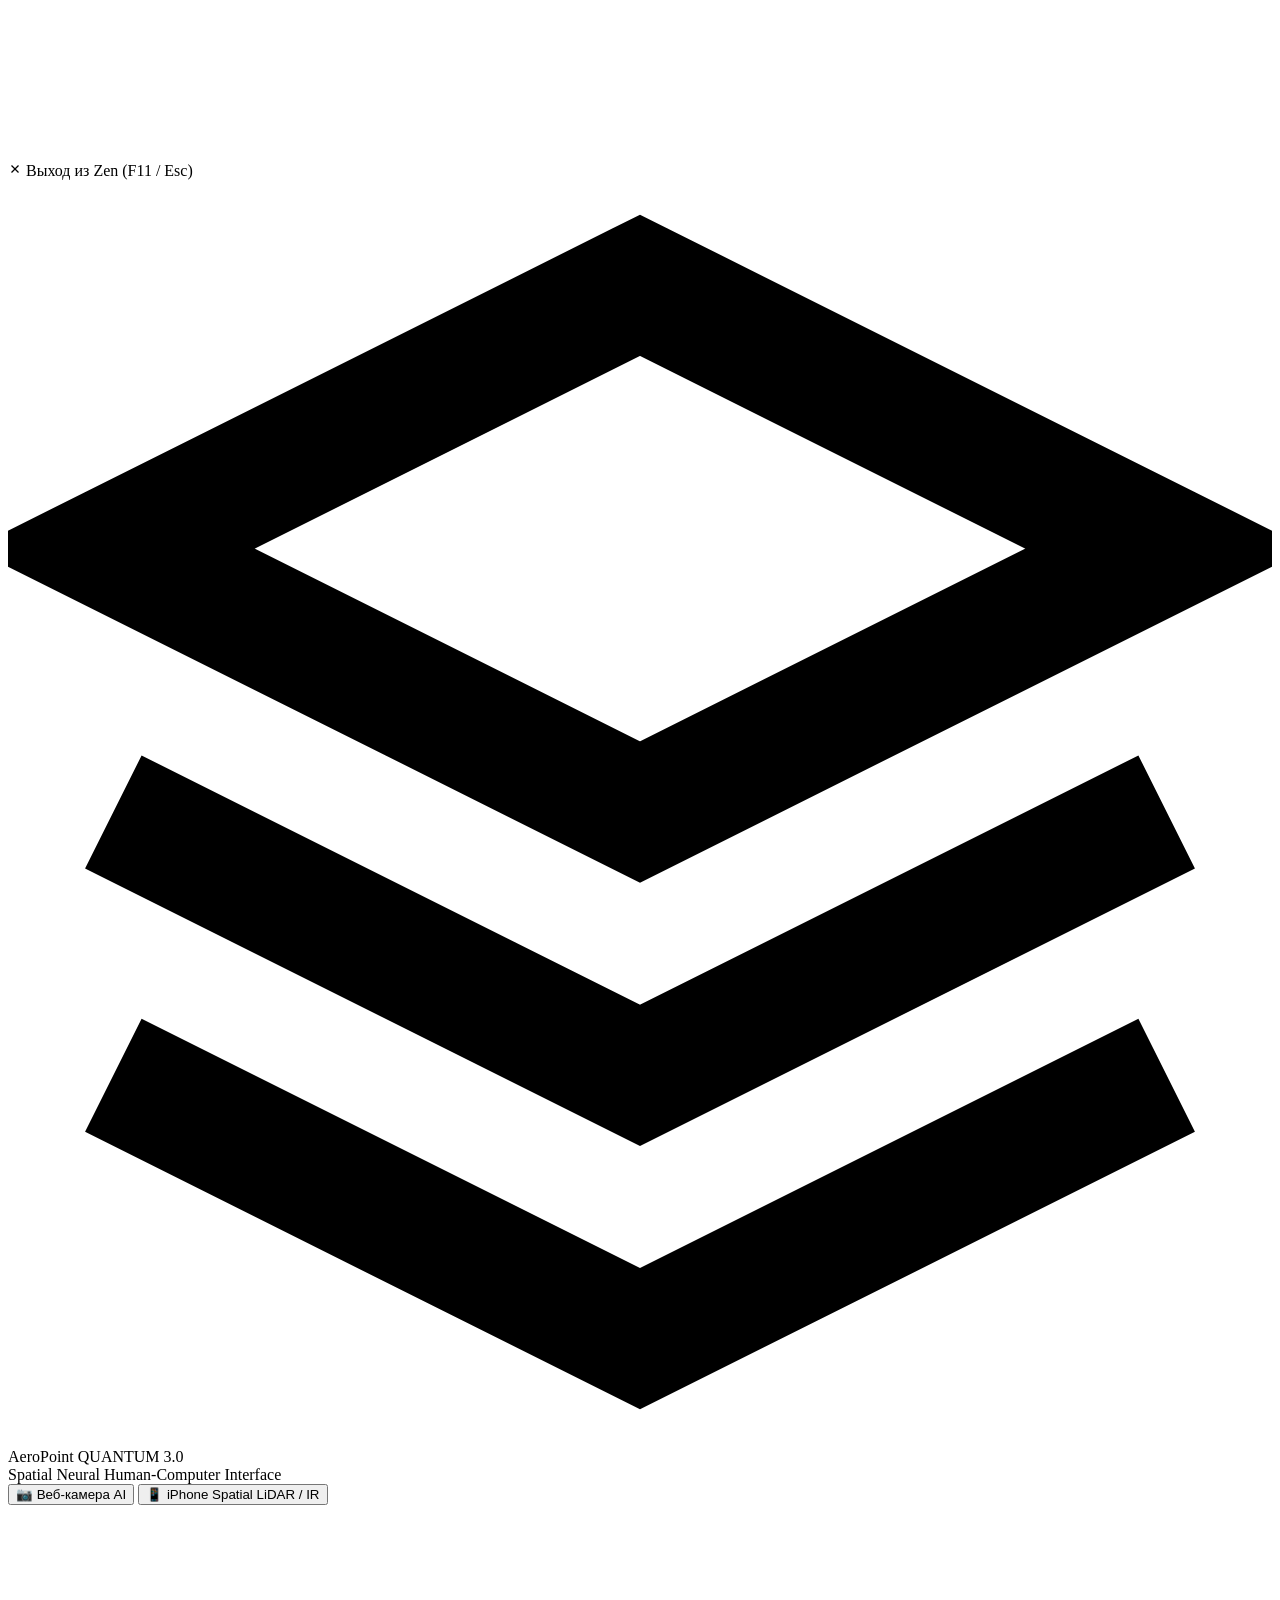
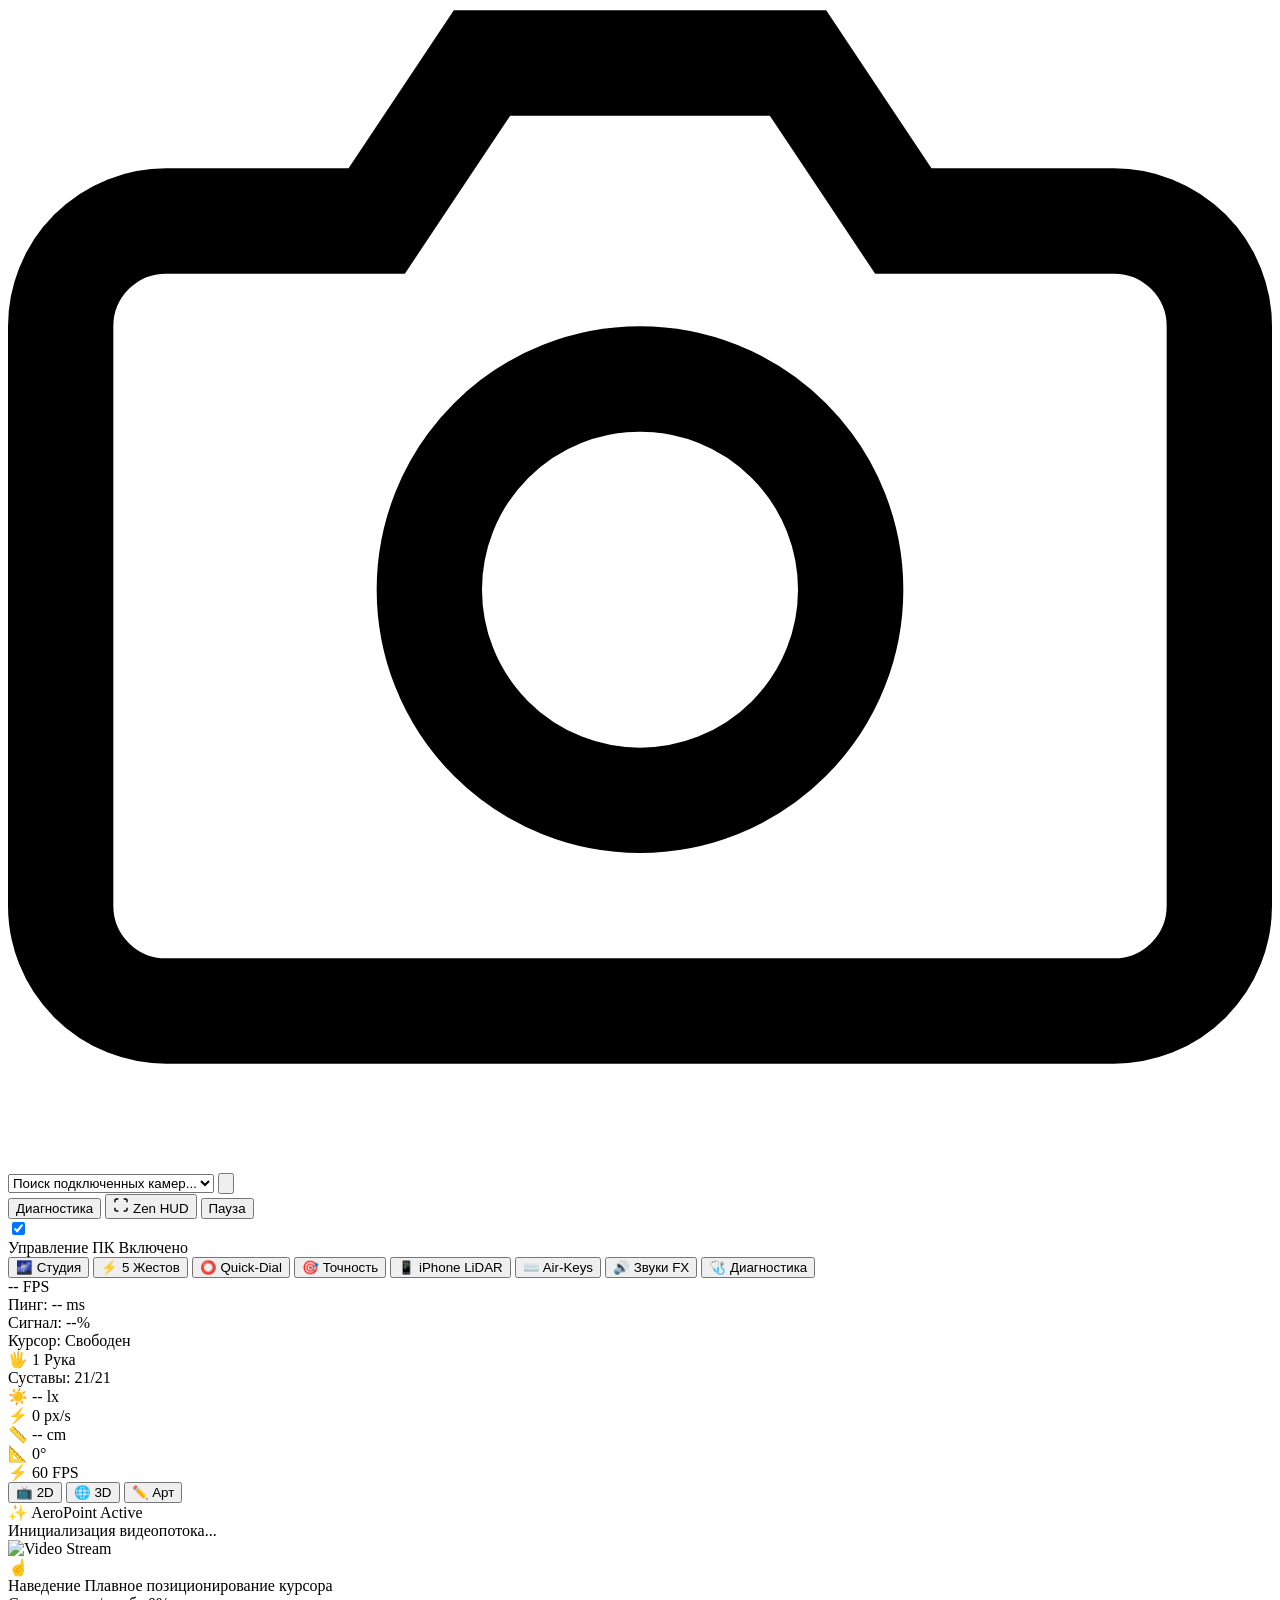
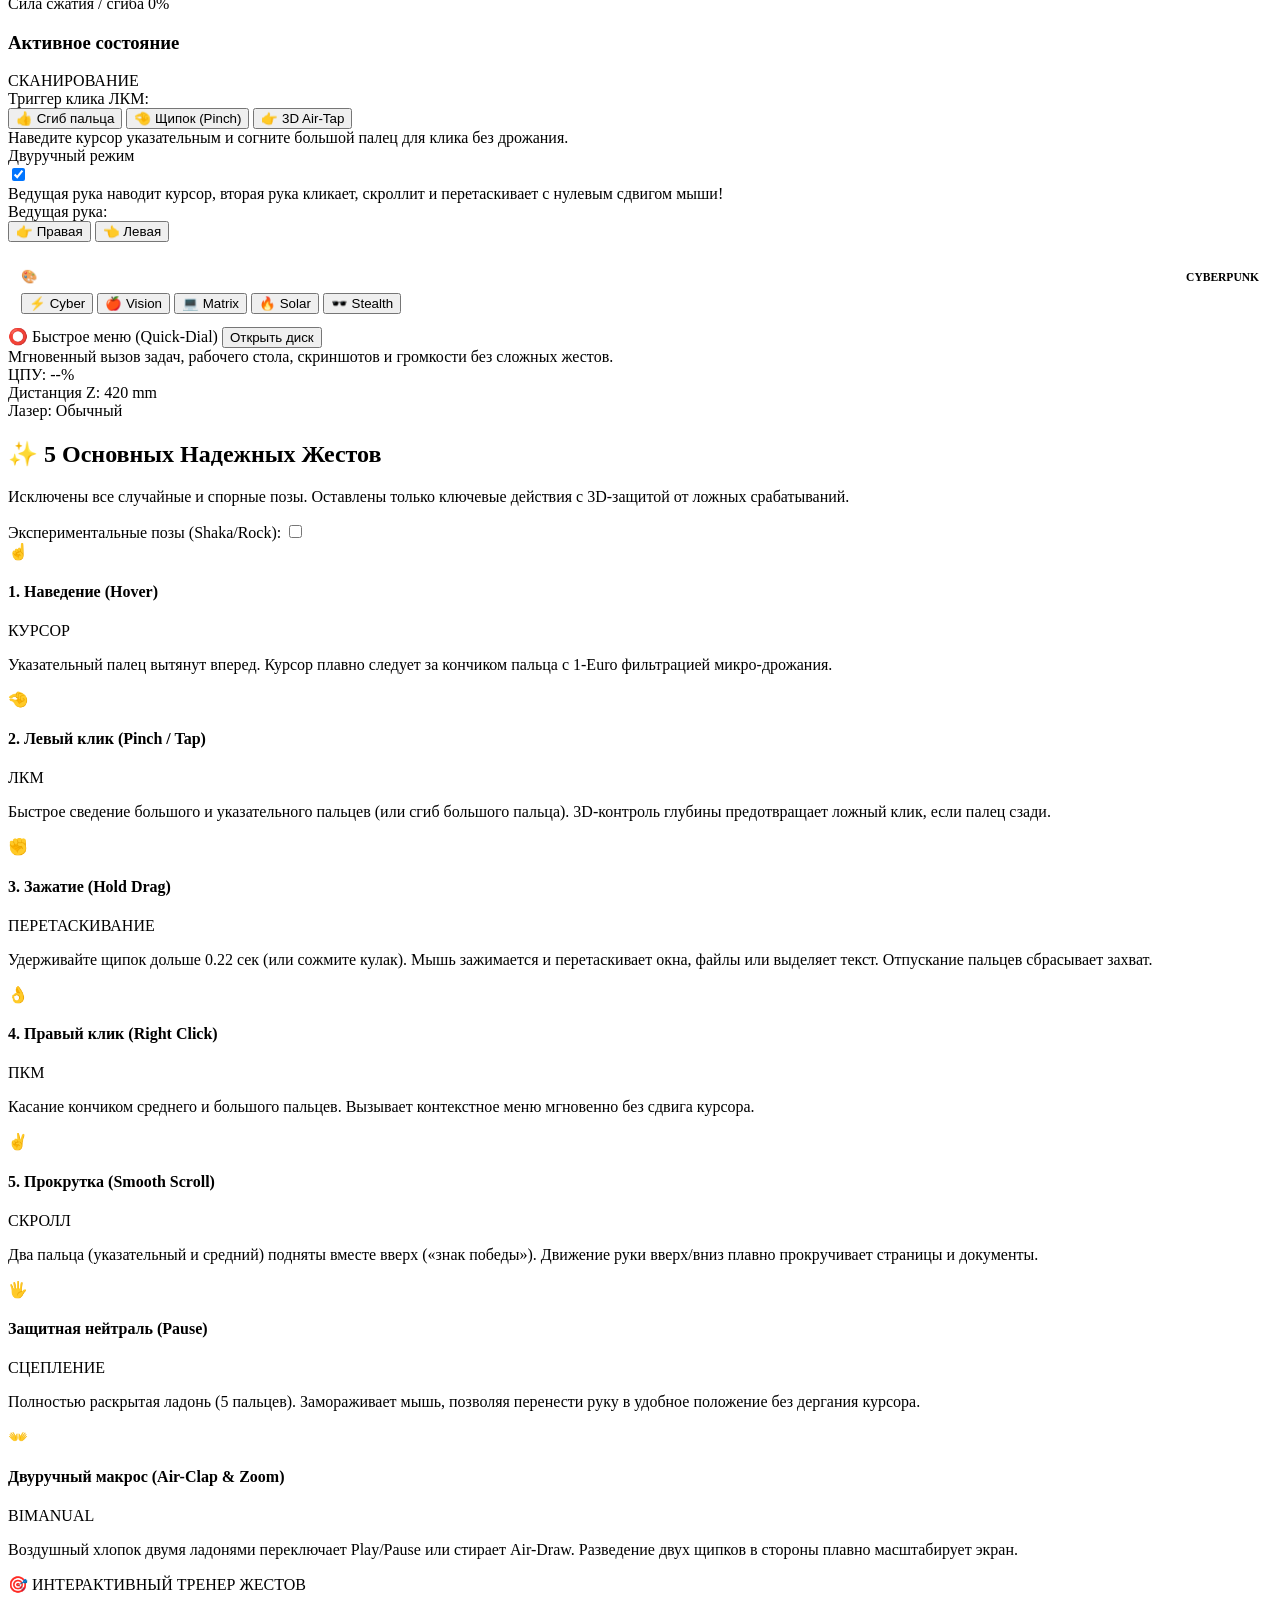
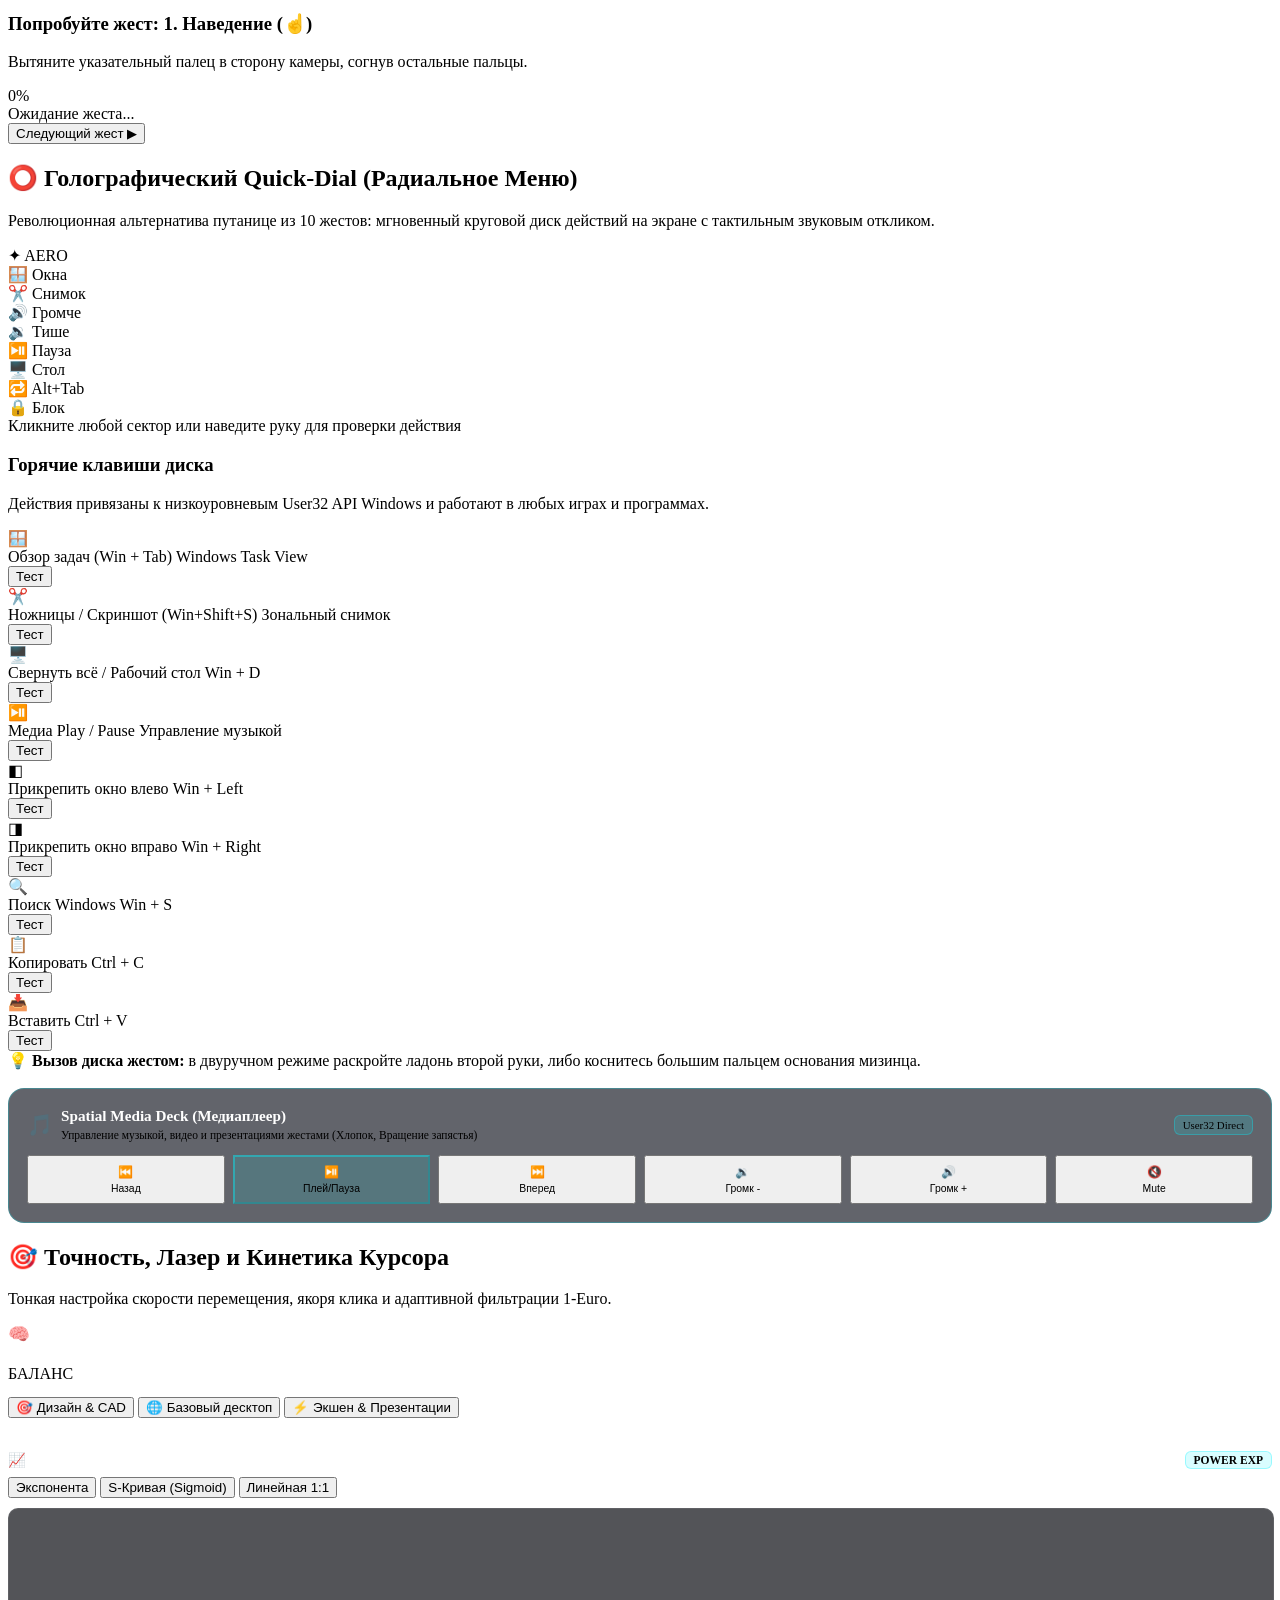
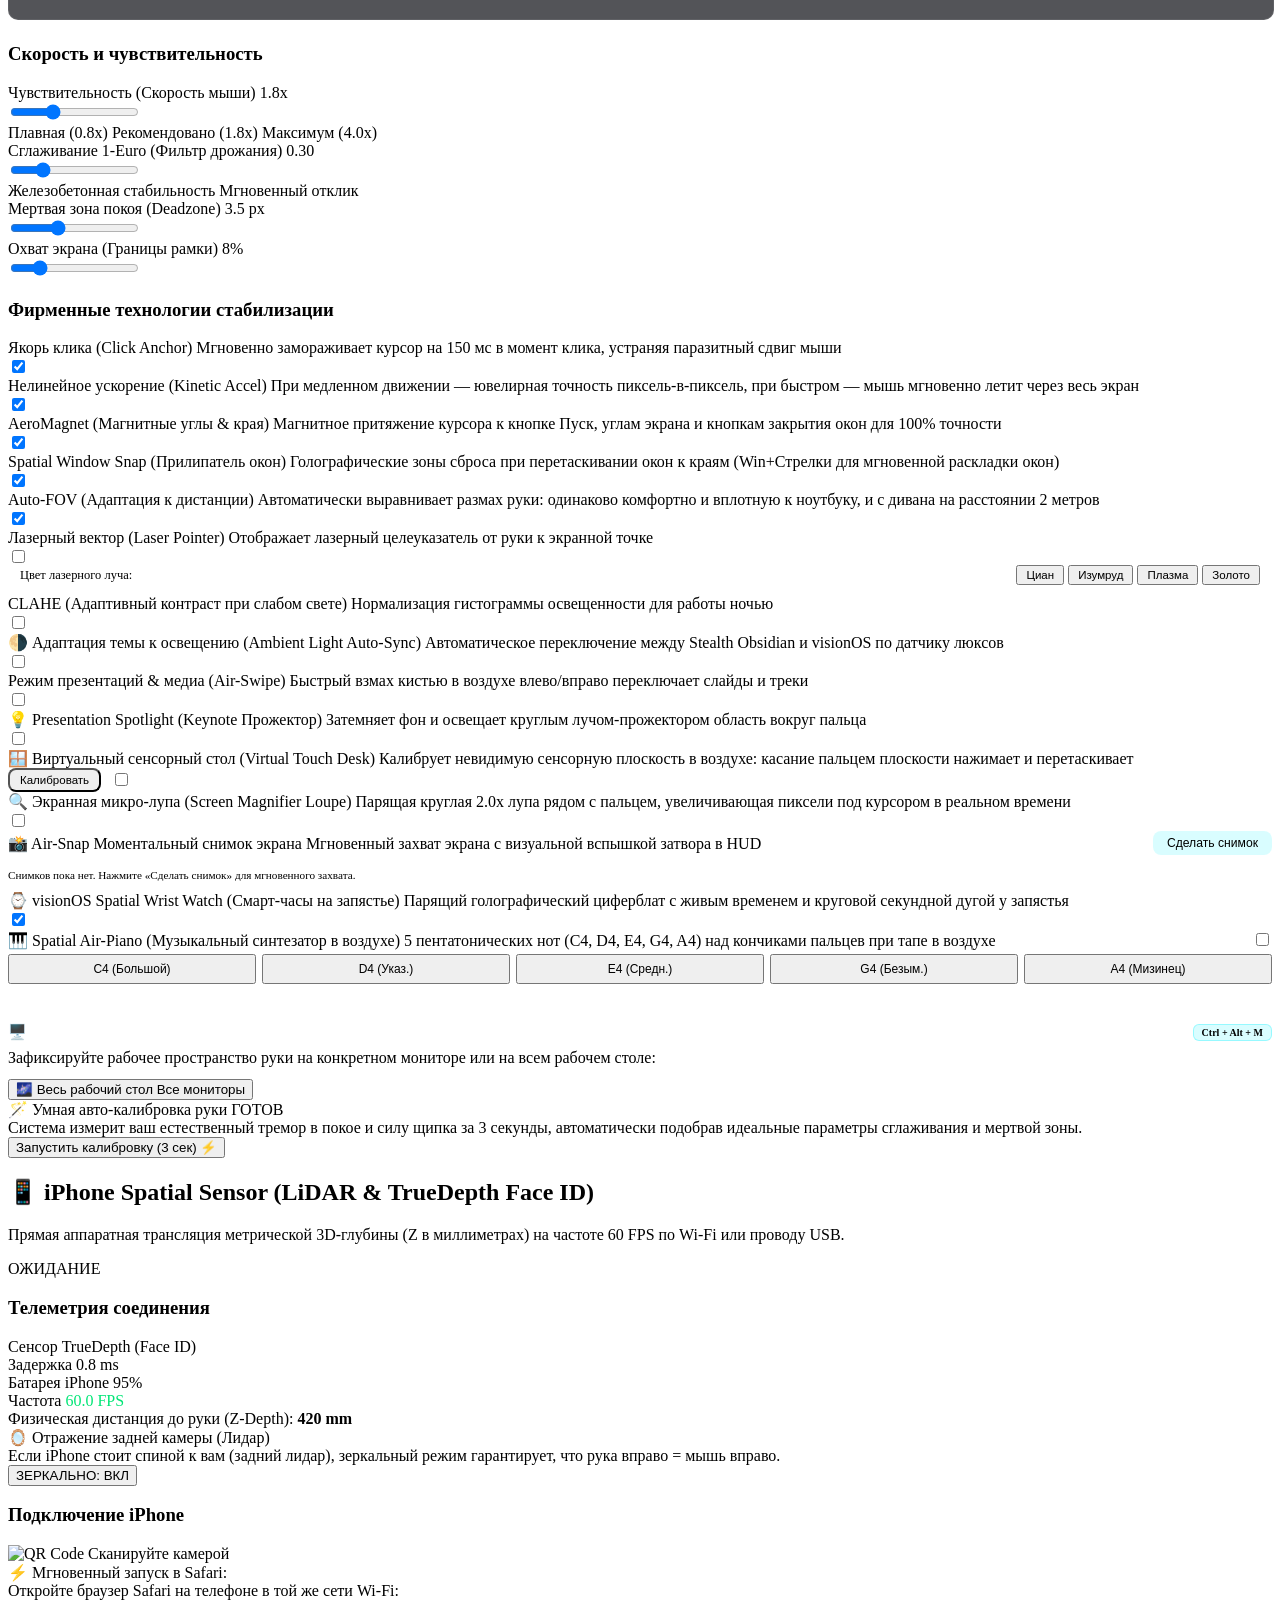
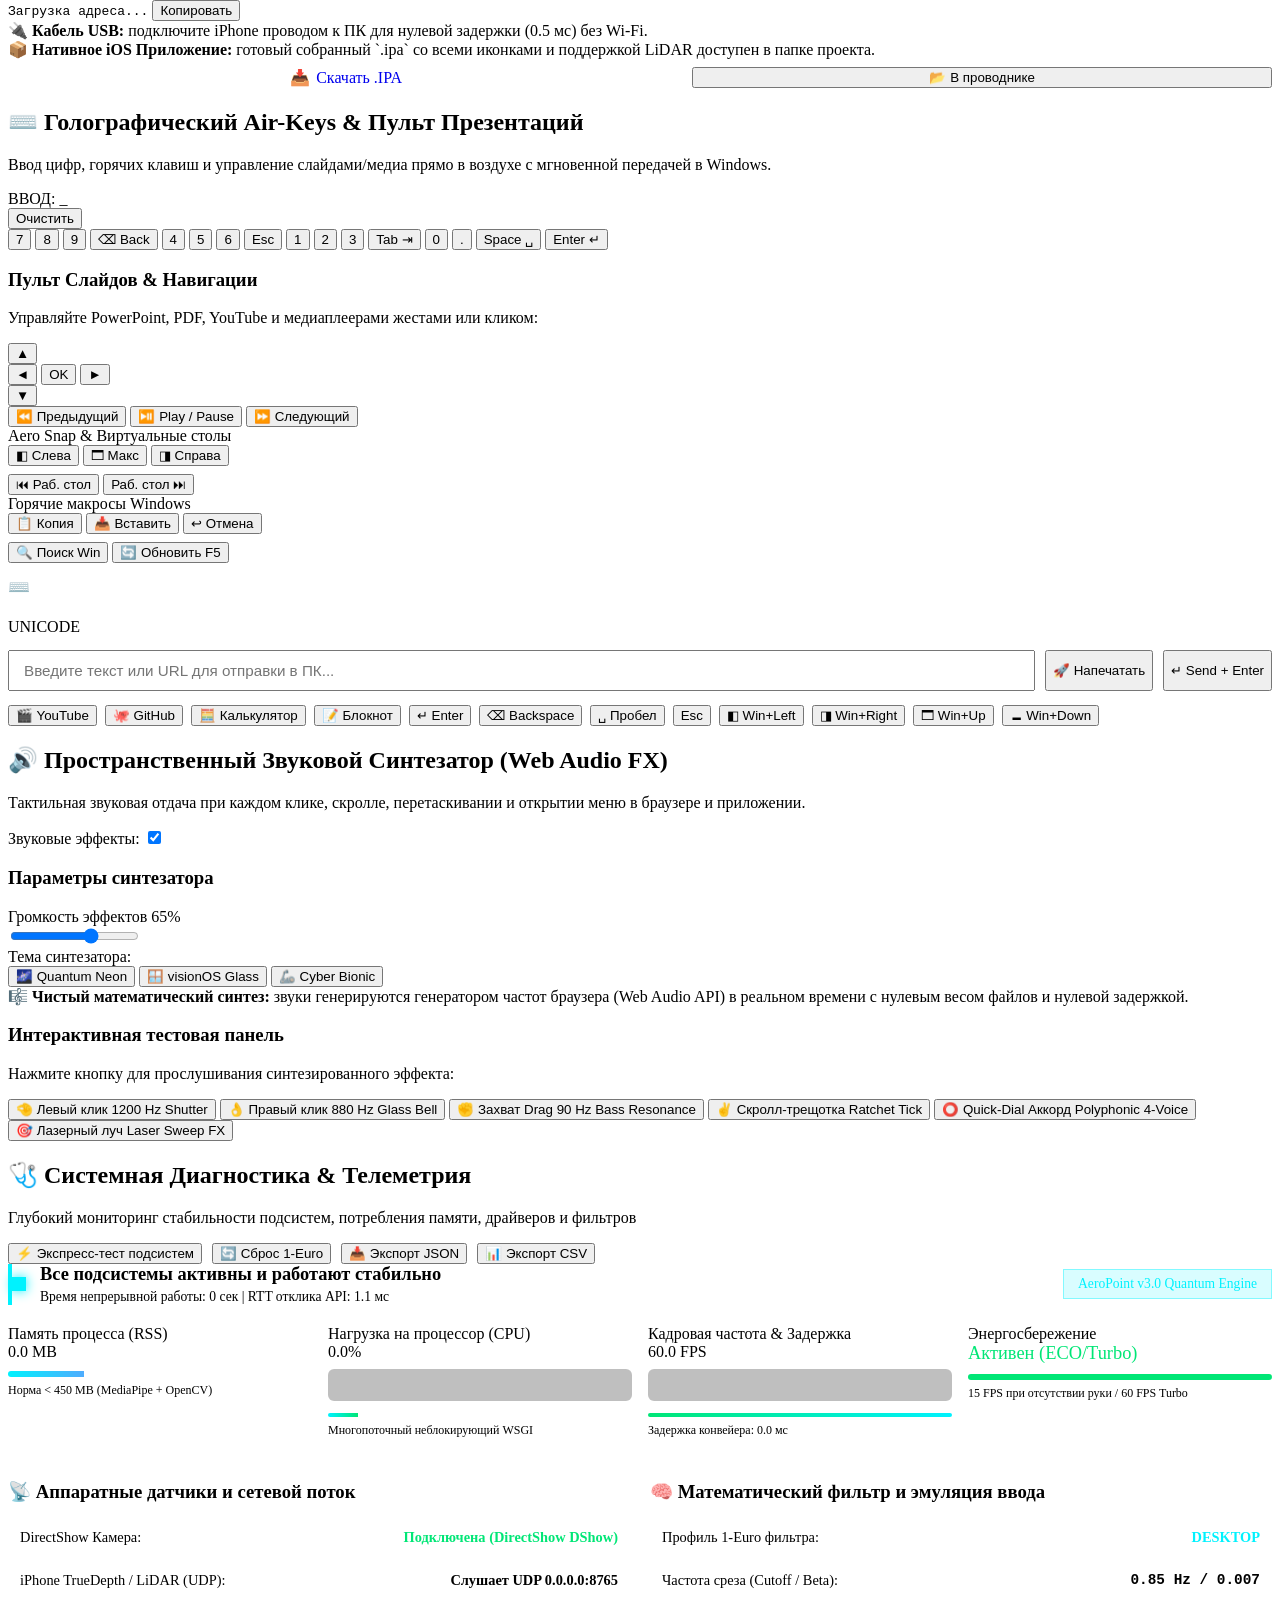
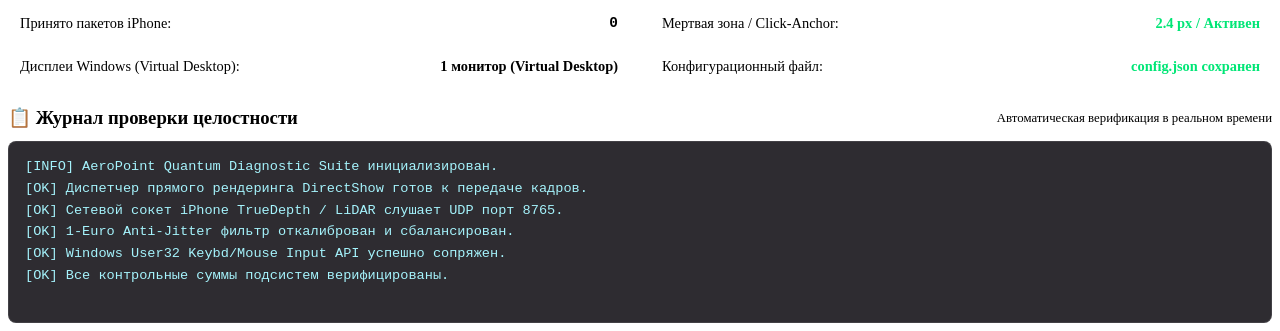
==== commit 3a896497: "feat(theming): Milestone 69 - Photometric Ambient Theme Auto-Sync & Stealth Obsidian Visual Theme" ====
--- a/web/index.html
+++ b/web/index.html
@@ -371,6 +371,7 @@
                   <button class="seg-mini-btn" id="btn-skin-visionos" data-skin="visionos" title="Apple visionOS (Белое стекло)">🍎 Vision</button>
                   <button class="seg-mini-btn" id="btn-skin-matrix" data-skin="matrix" title="Матричный Изумруд (Фосфорный зеленый)">💻 Matrix</button>
                   <button class="seg-mini-btn" id="btn-skin-solar" data-skin="solar" title="Солнечный Янтарь (Золото/Огонь)">🔥 Solar</button>
+                  <button class="seg-mini-btn" id="btn-skin-stealth" data-skin="stealth" title="Stealth Obsidian (Монохром/Стелс)">🕶️ Stealth</button>
                 </div>
               </div>
 
@@ -944,6 +945,17 @@
                   </div>
                   <label class="q-switch">
                     <input type="checkbox" id="switch-clahe">
+                    <span class="slider"></span>
+                  </label>
+                </div>
+
+                <div class="toggle-row">
+                  <div class="tr-text">
+                    <span class="tr-title">🌗 Адаптация темы к освещению (Ambient Light Auto-Sync)</span>
+                    <span class="tr-sub">Автоматическое переключение между Stealth Obsidian и visionOS по датчику люксов</span>
+                  </div>
+                  <label class="q-switch">
+                    <input type="checkbox" id="switch-ambient-theme">
                     <span class="slider"></span>
                   </label>
                 </div>
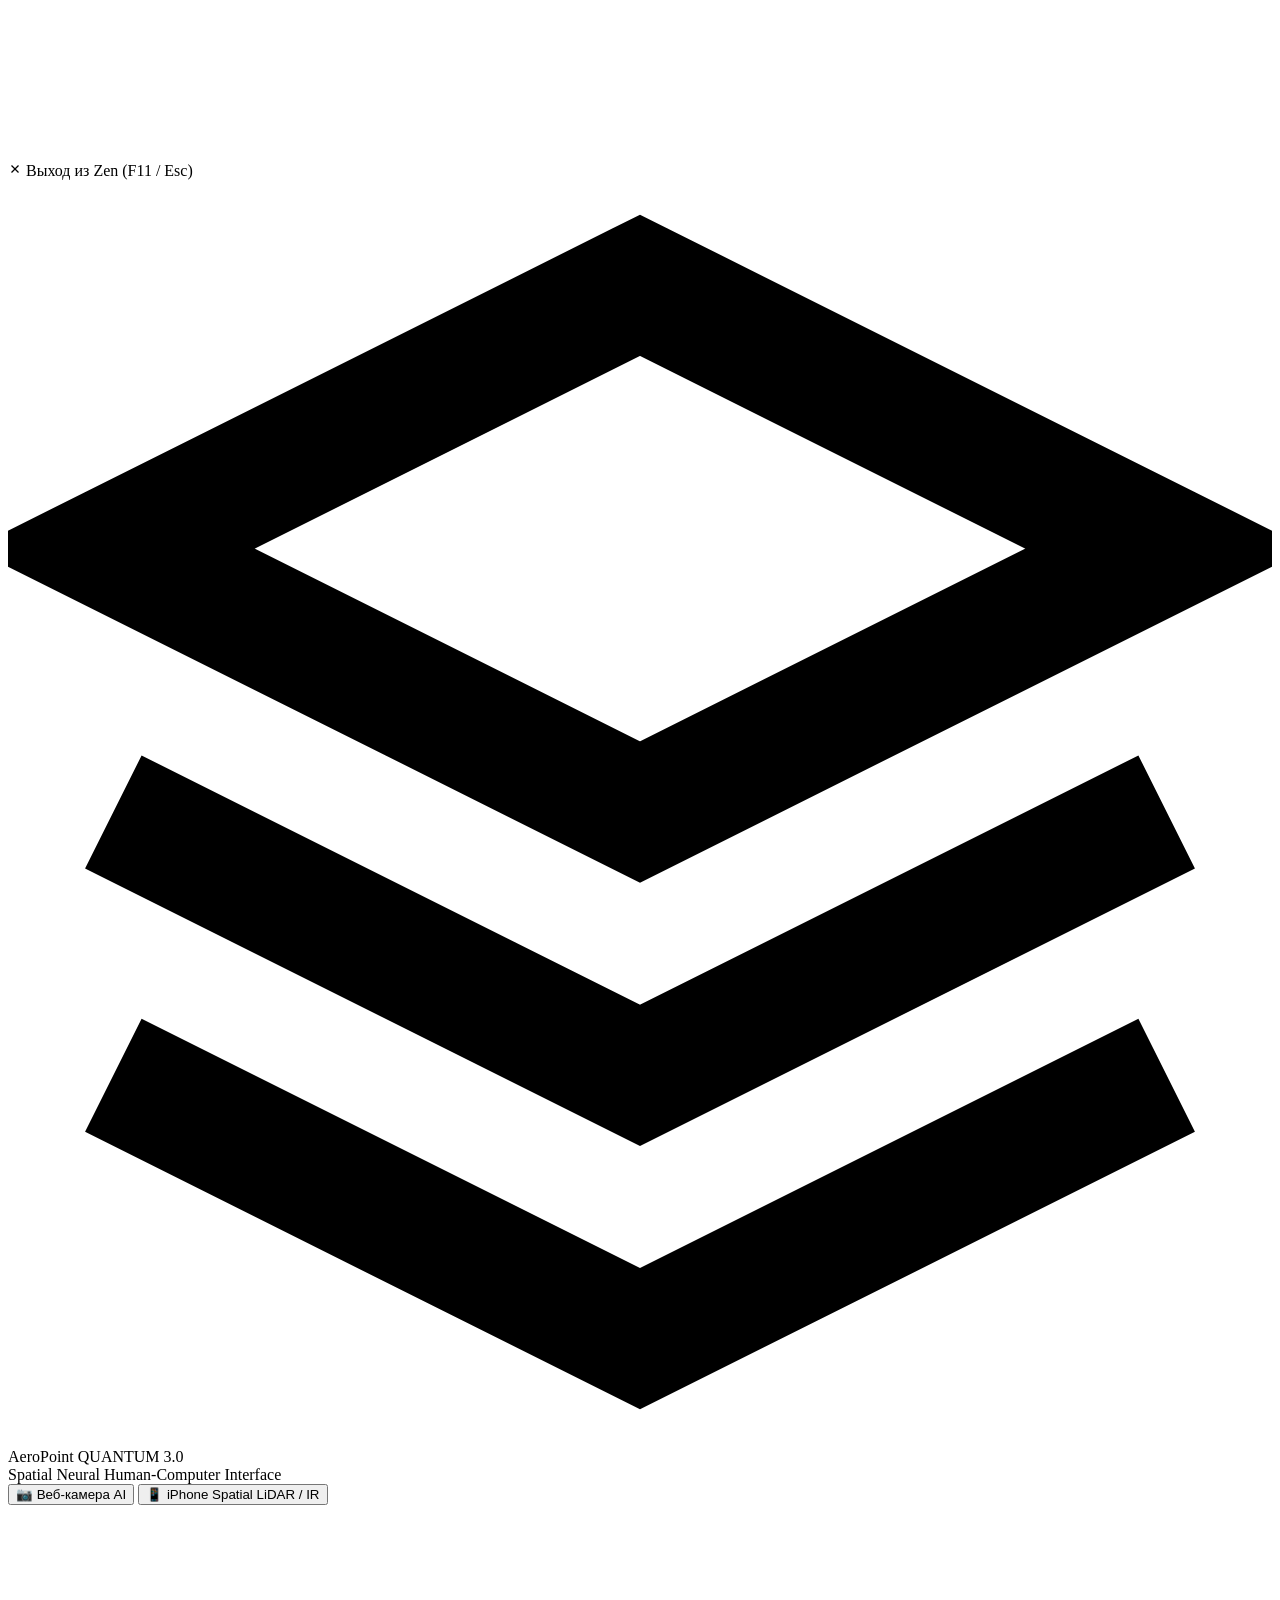
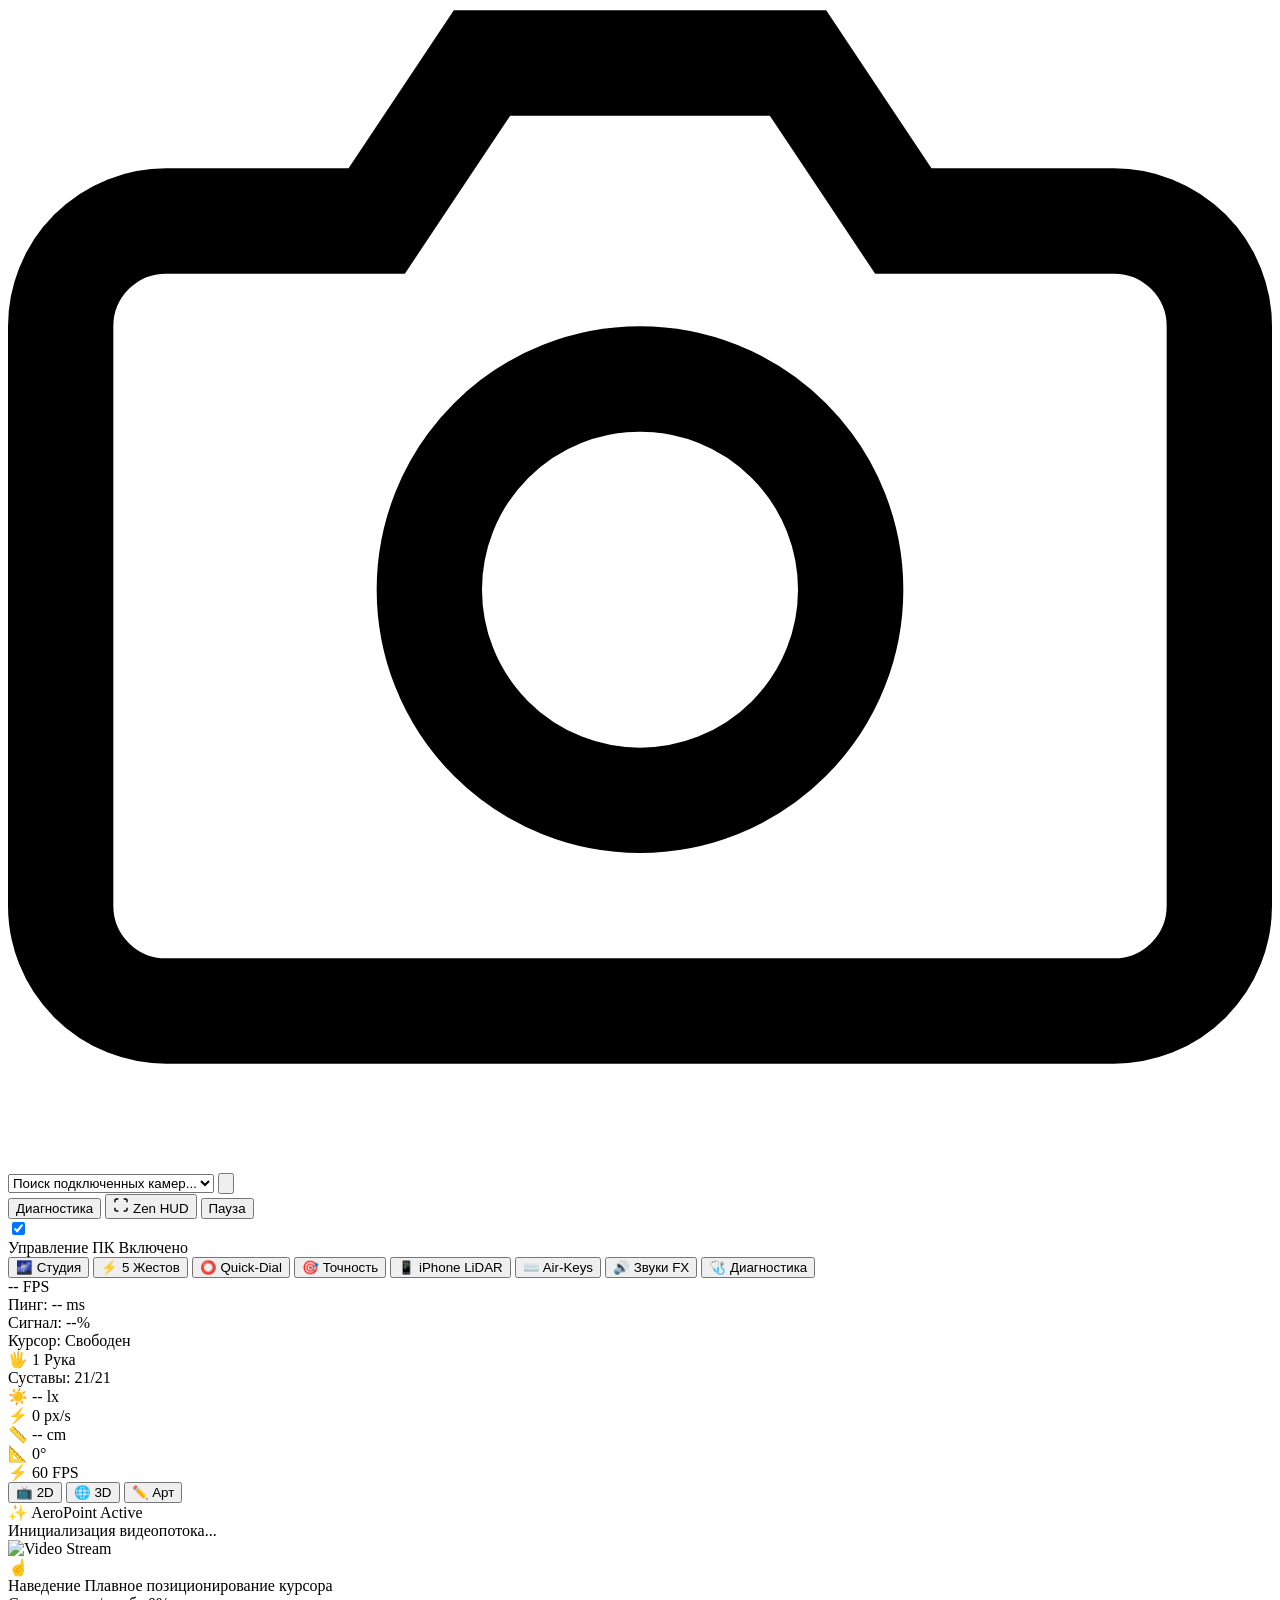
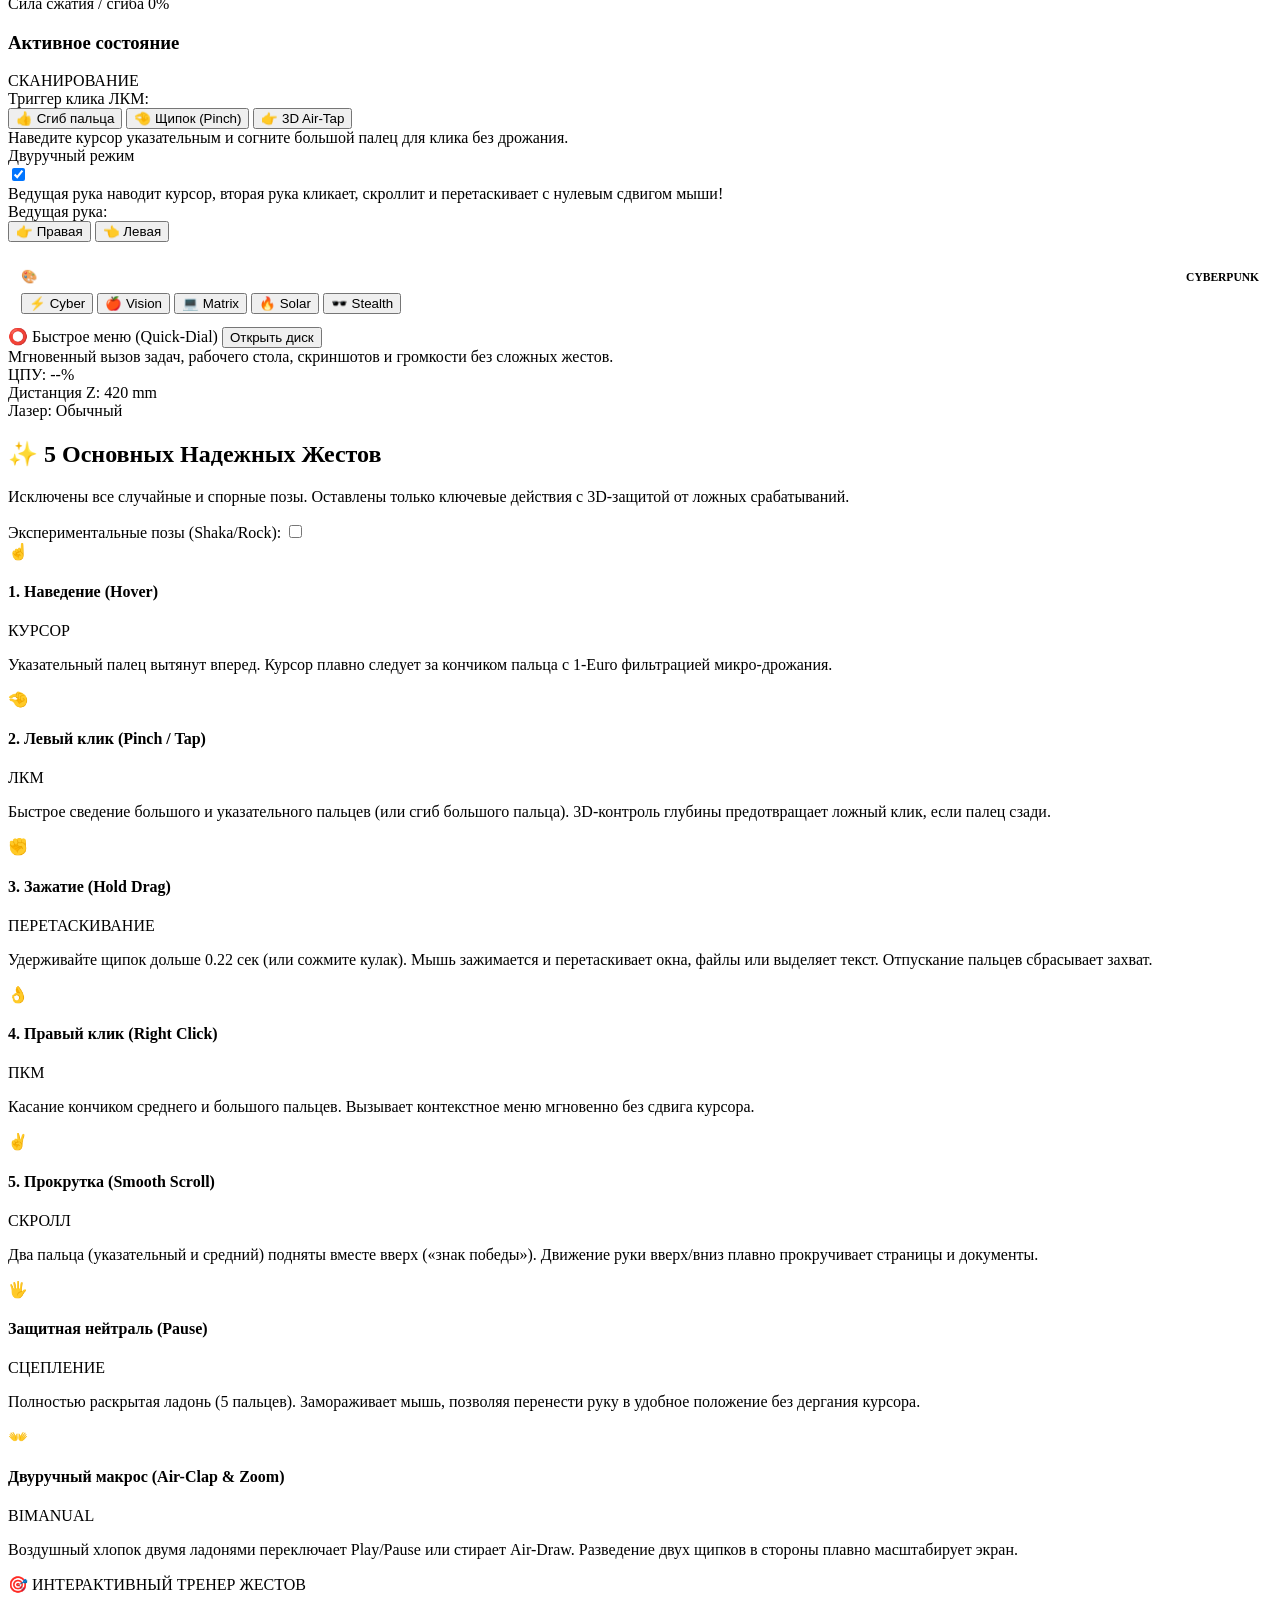
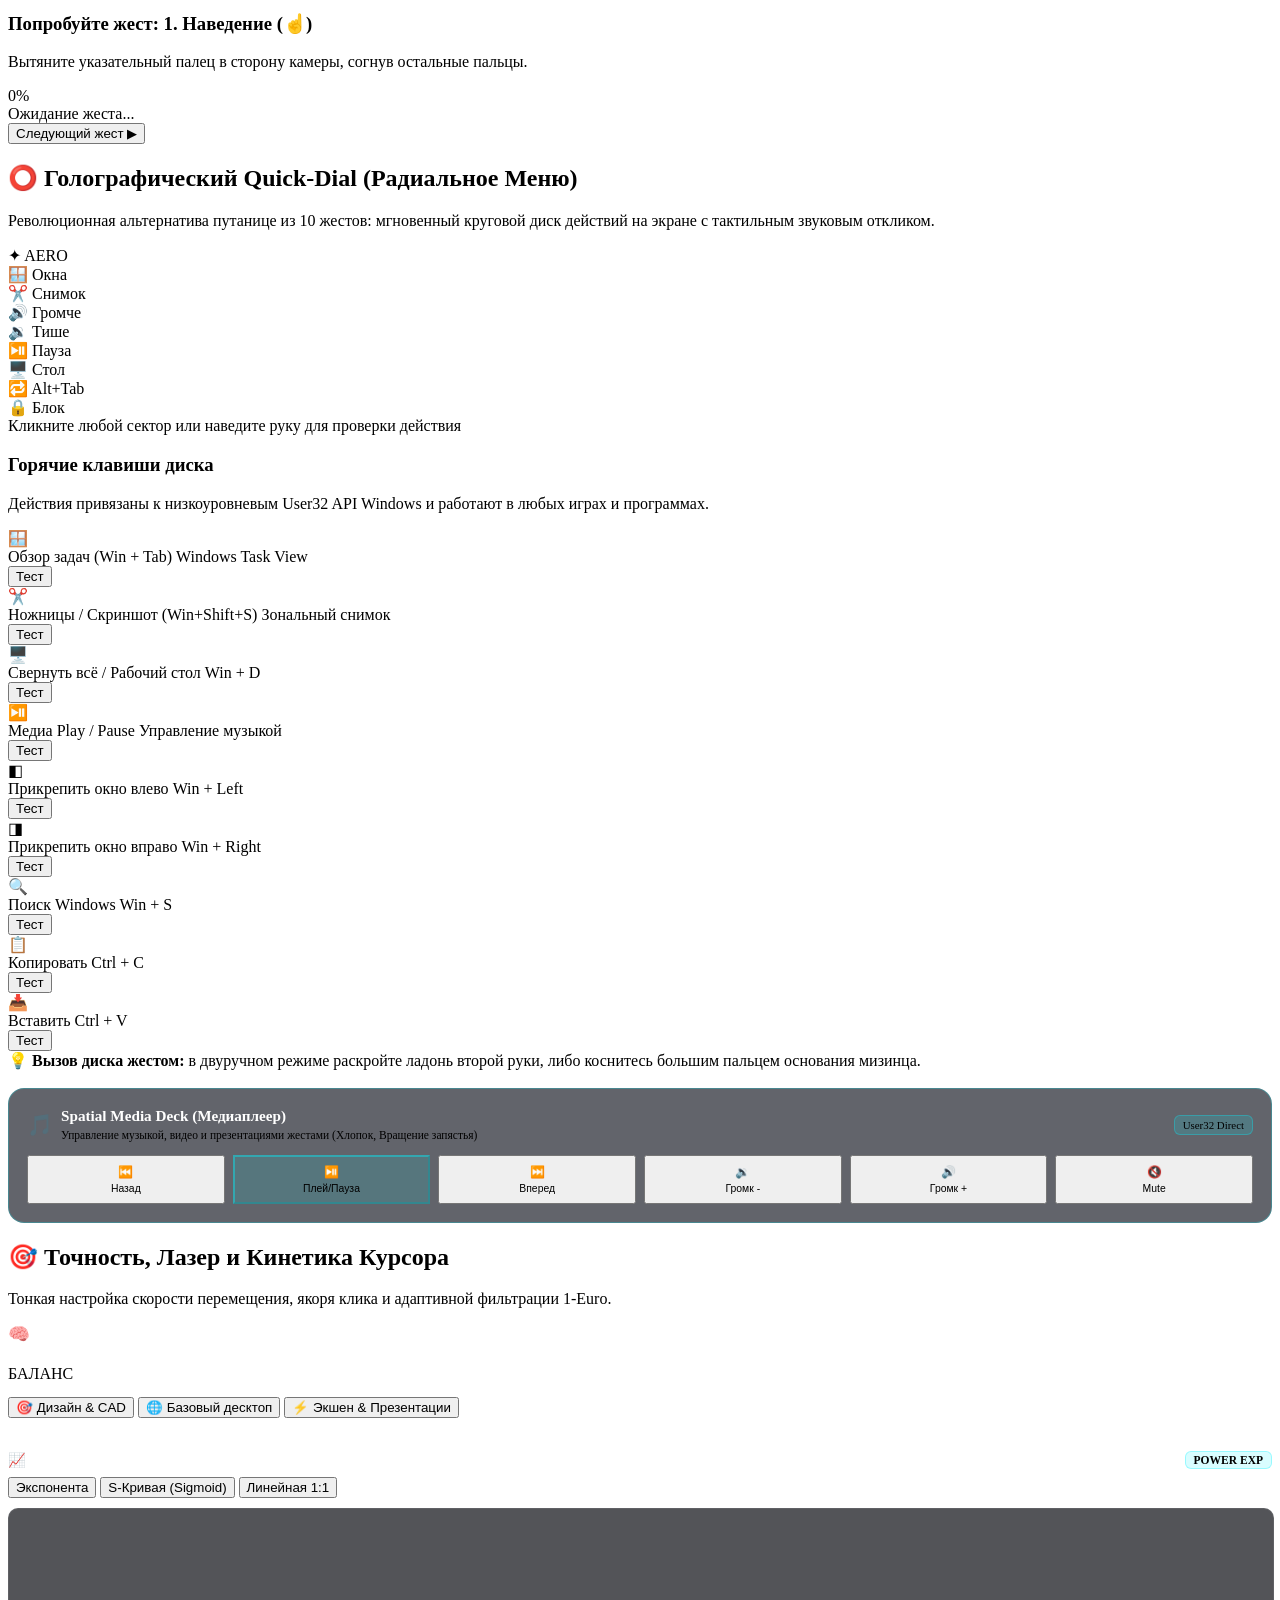
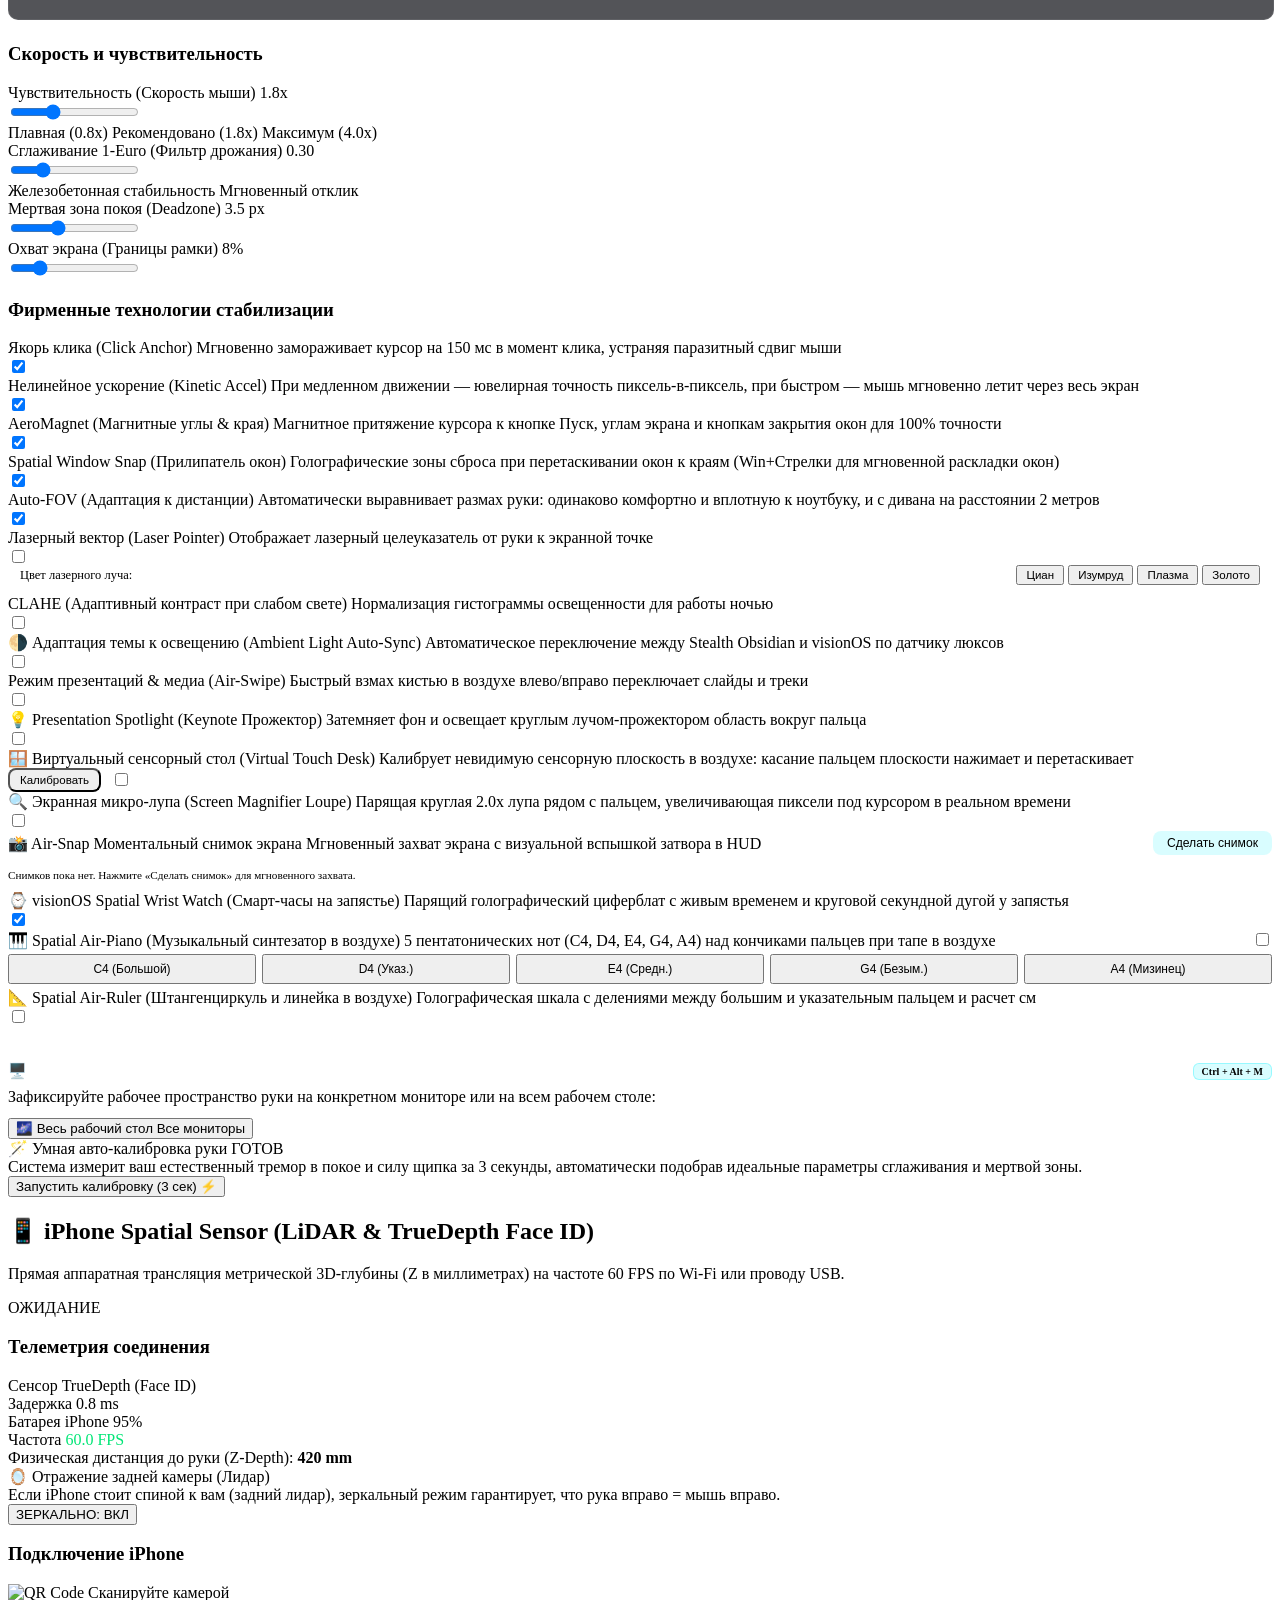
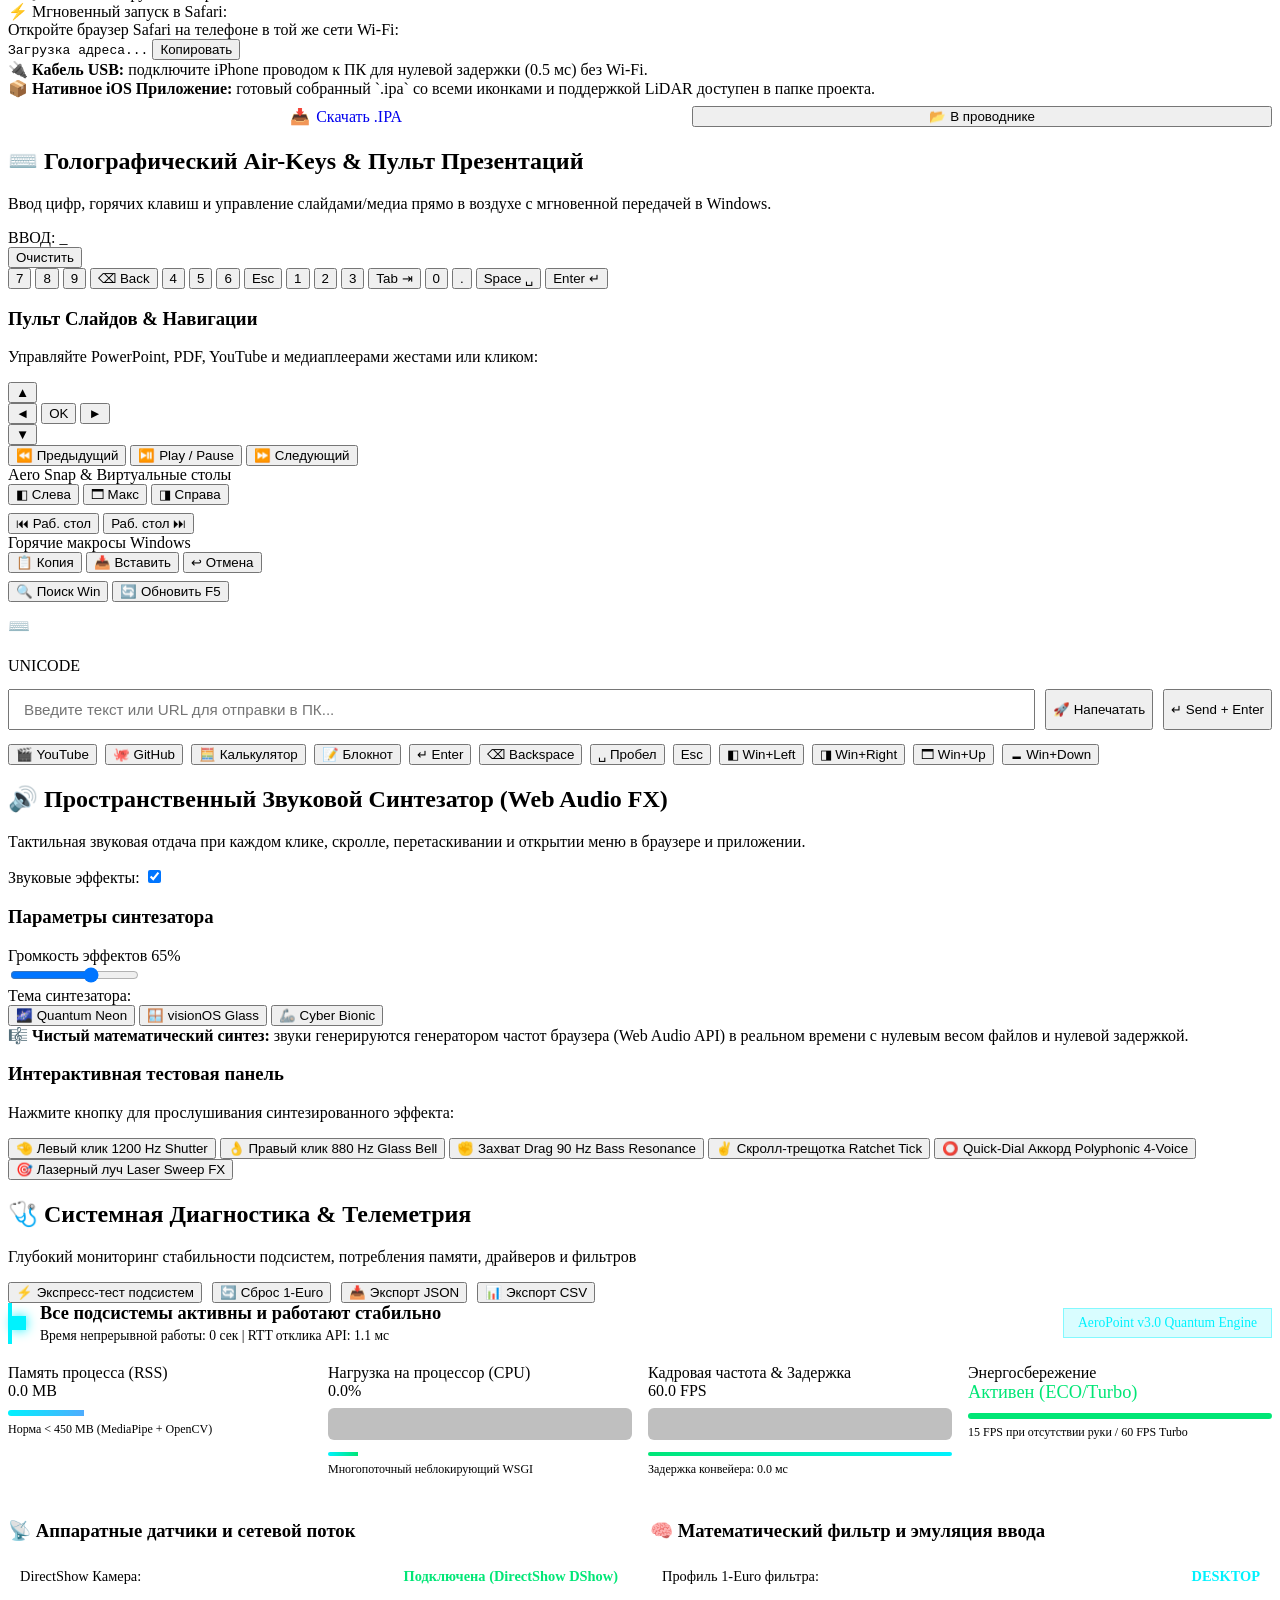
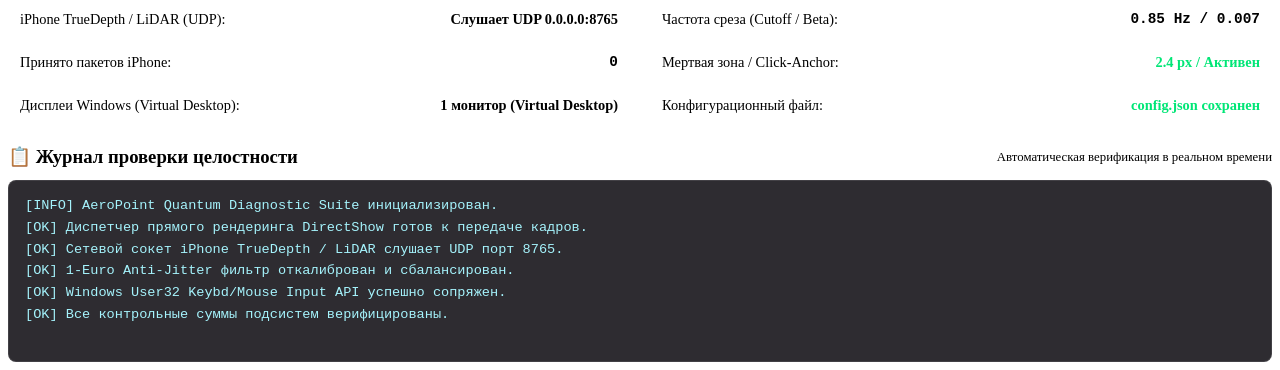
==== commit e43616aa: "feat(measurement): Milestone 70 - Spatial Air-Ruler Vernier Caliper & Mid-Air Metric Distance Measur" ====
--- a/web/index.html
+++ b/web/index.html
@@ -1051,6 +1051,17 @@
                   </div>
                 </div>
 
+                <div class="toggle-row">
+                  <div class="tr-text">
+                    <span class="tr-title">📐 Spatial Air-Ruler (Штангенциркуль и линейка в воздухе)</span>
+                    <span class="tr-sub">Голографическая шкала с делениями между большим и указательным пальцем и расчет см</span>
+                  </div>
+                  <label class="q-switch">
+                    <input type="checkbox" id="switch-air-ruler">
+                    <span class="slider"></span>
+                  </label>
+                </div>
+
                 <!-- Multi-Monitor Card -->
                 <div class="multi-monitor-block" style="margin-top: 18px; padding-top: 16px; border-top: 1px solid rgba(255, 255, 255, 0.1);">
                   <div style="display: flex; align-items: center; justify-content: space-between; margin-bottom: 8px;">
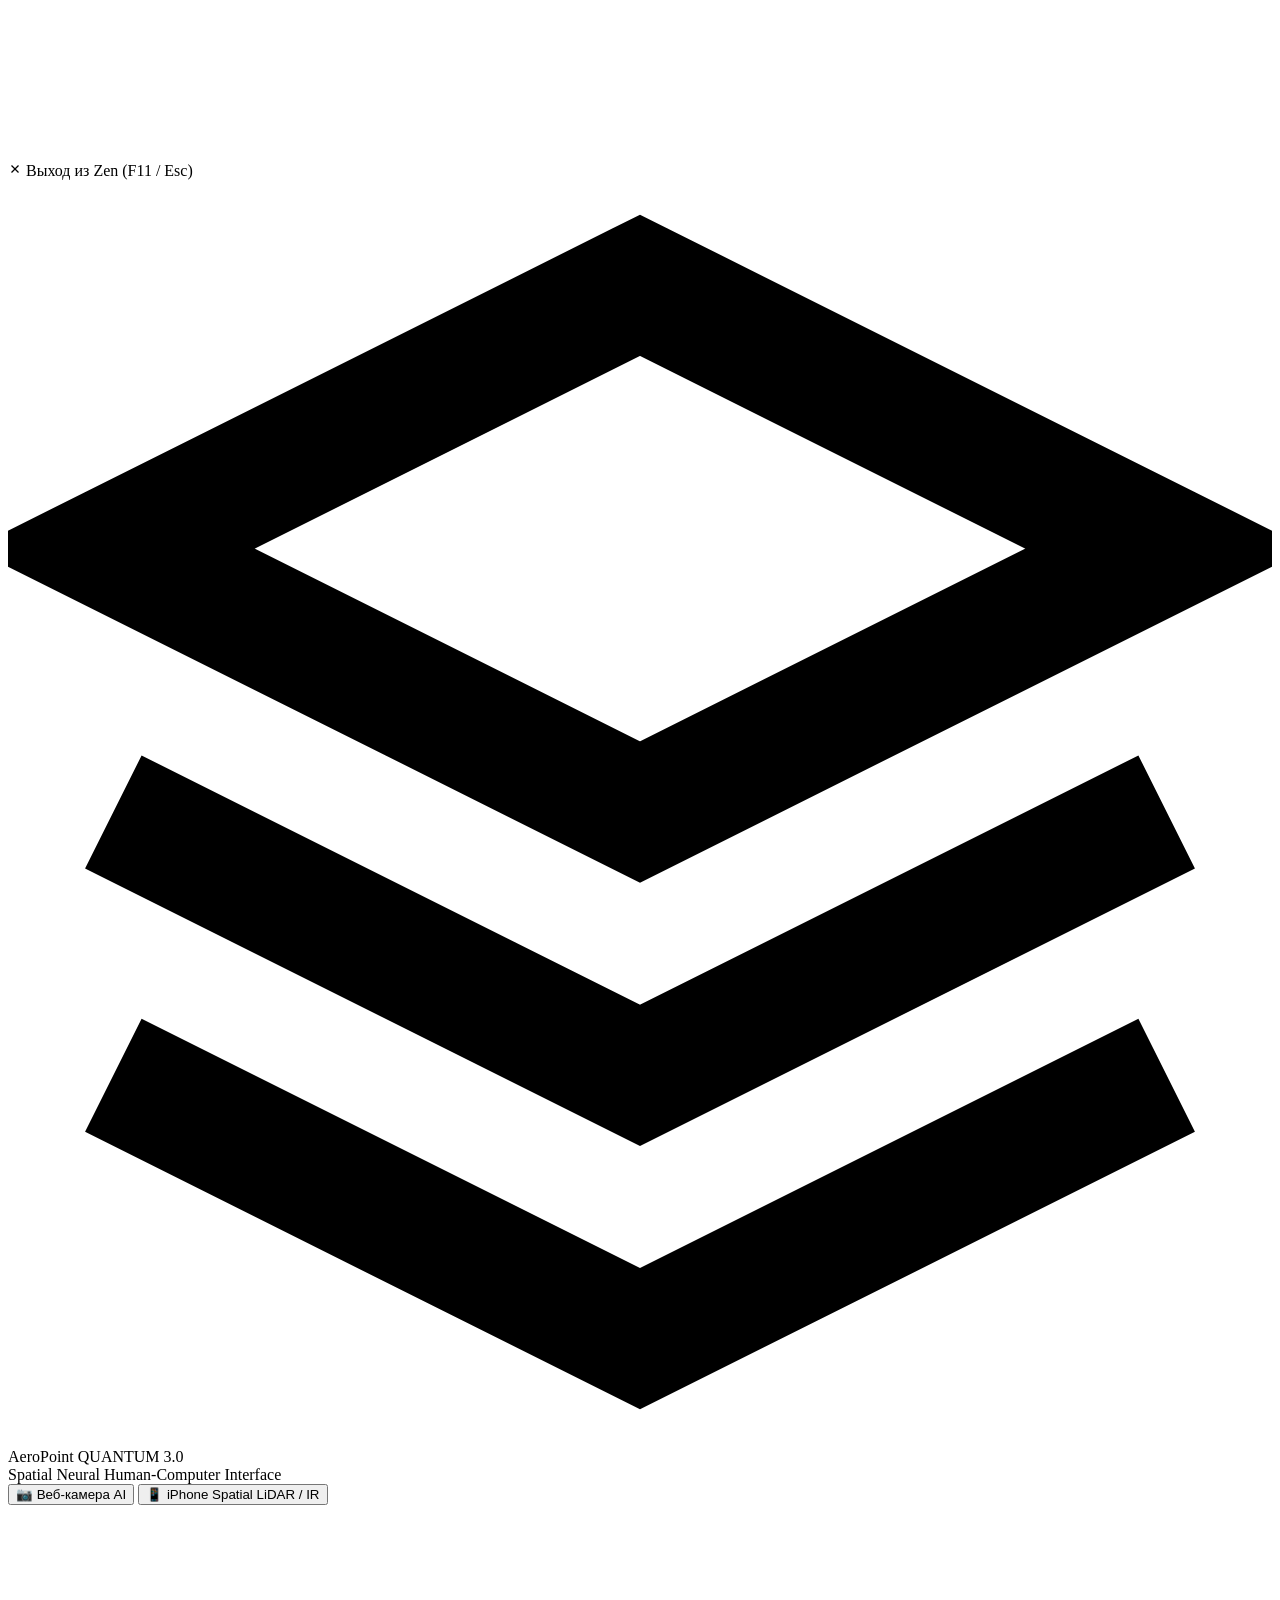
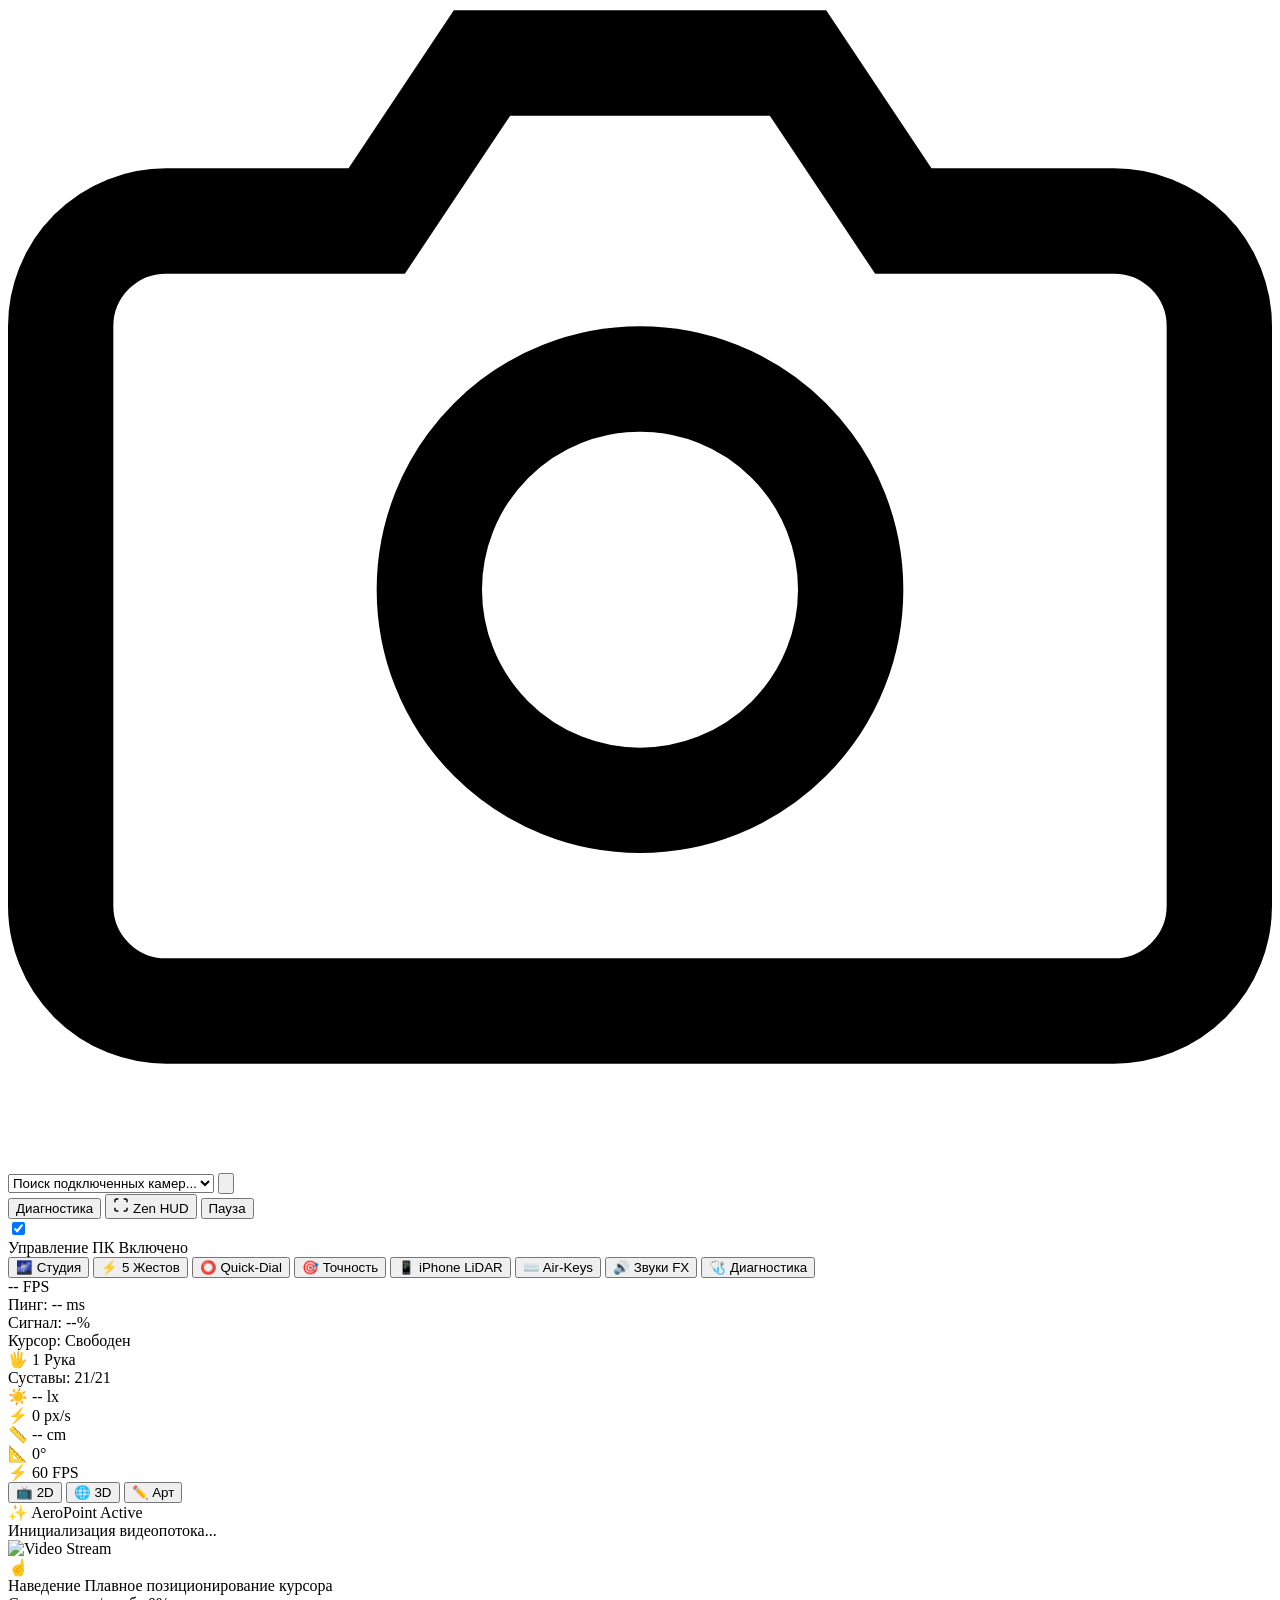
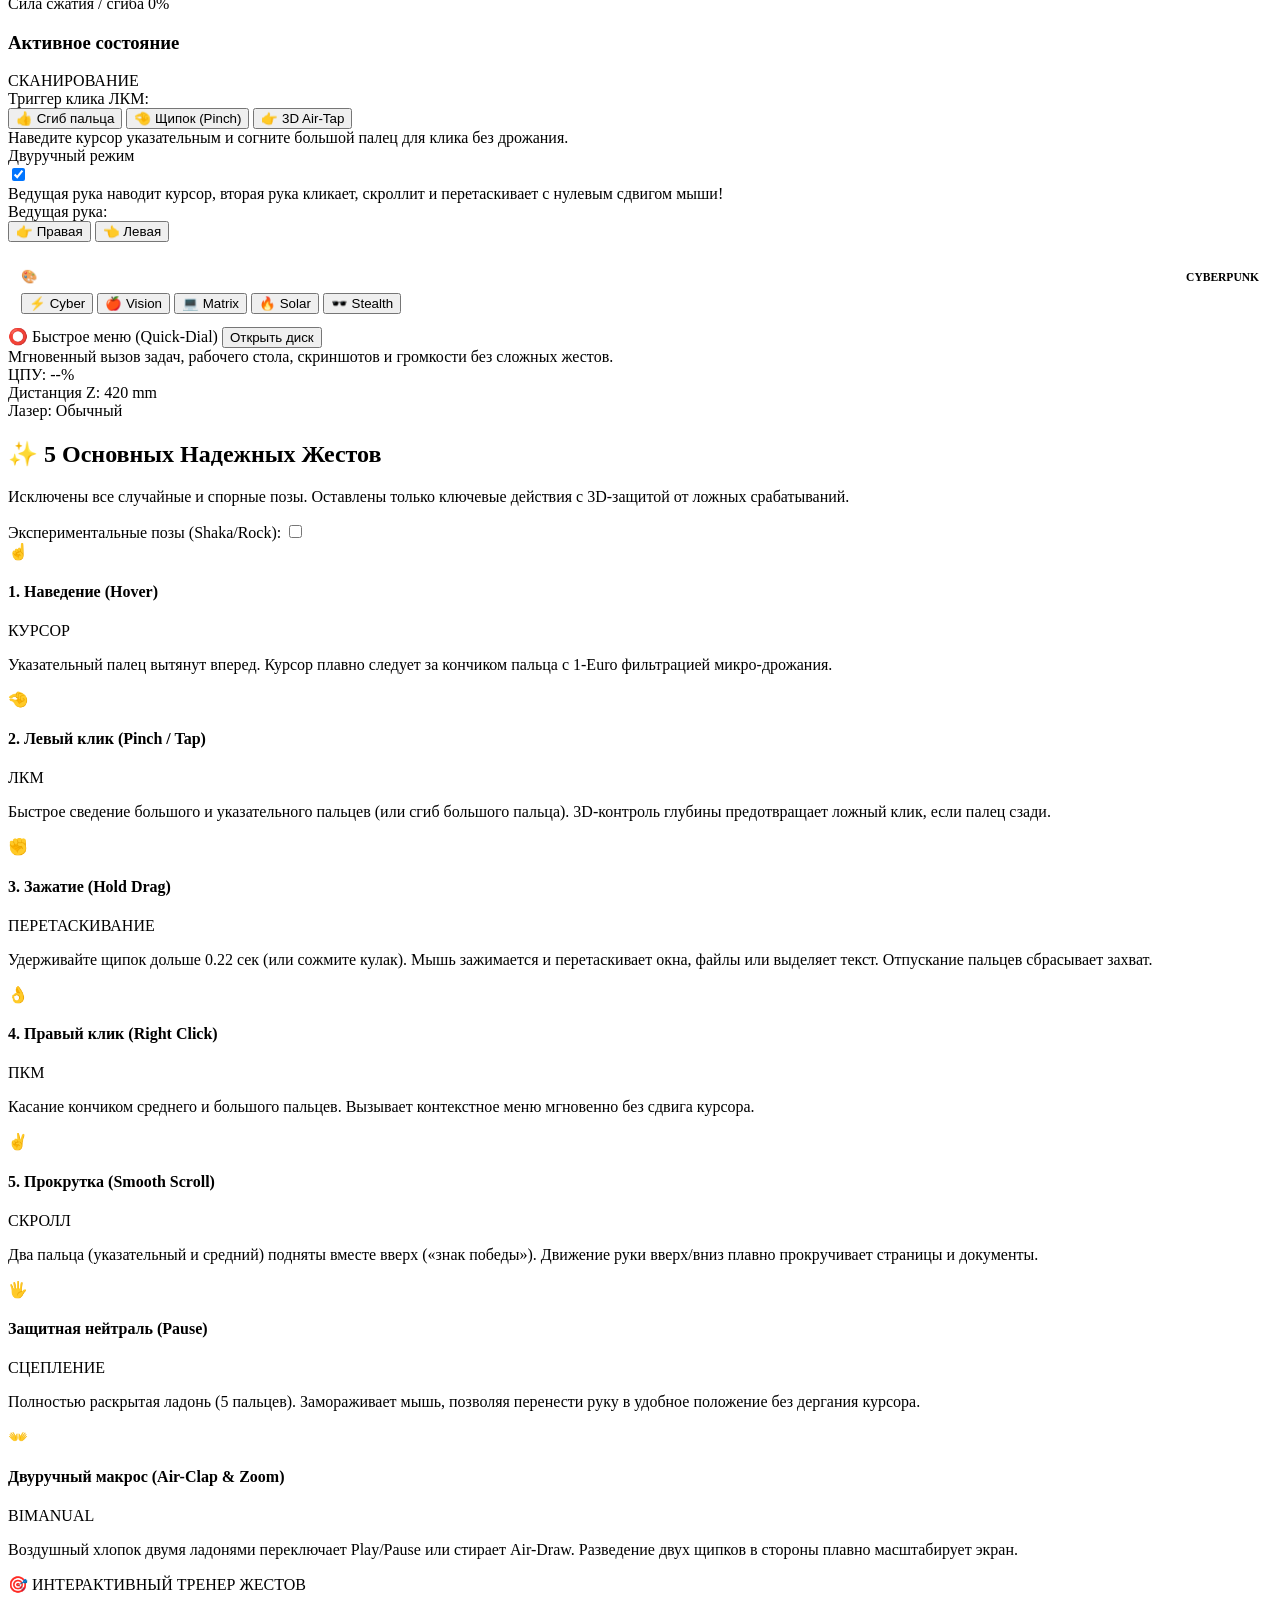
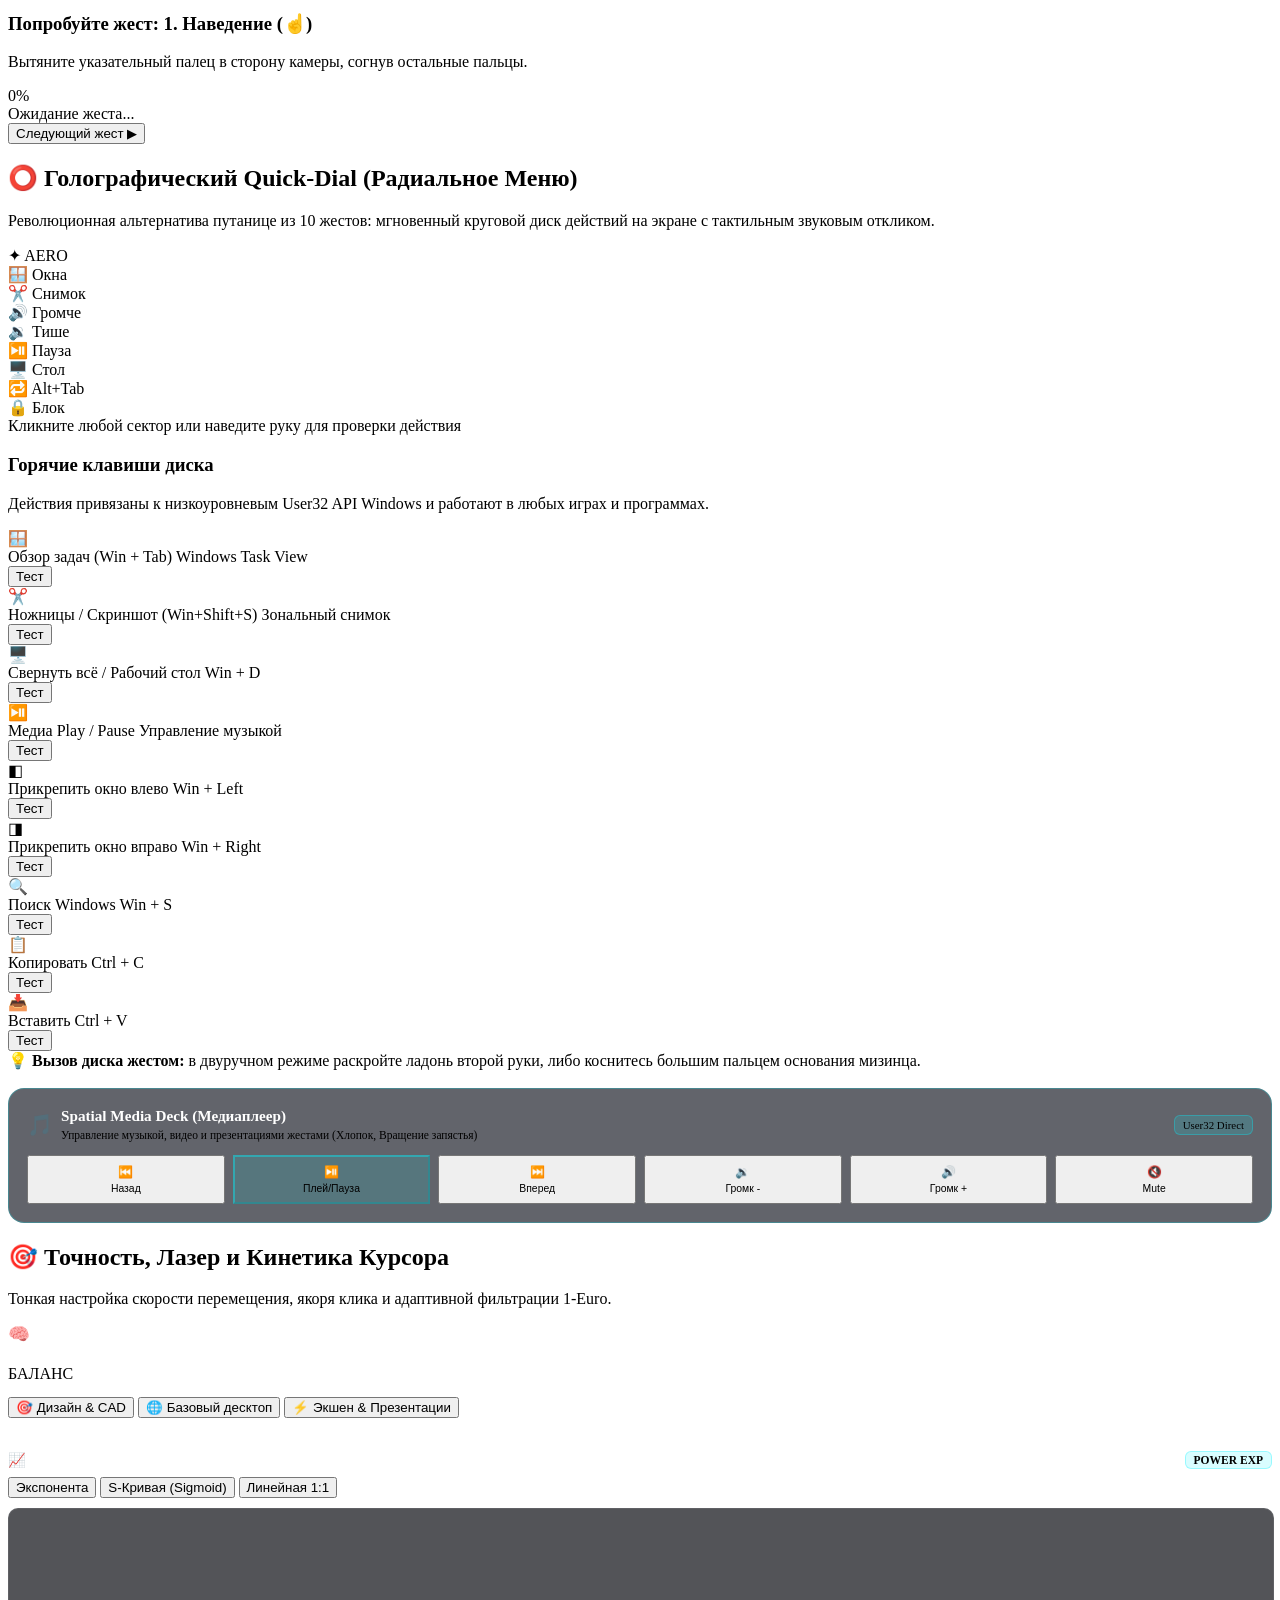
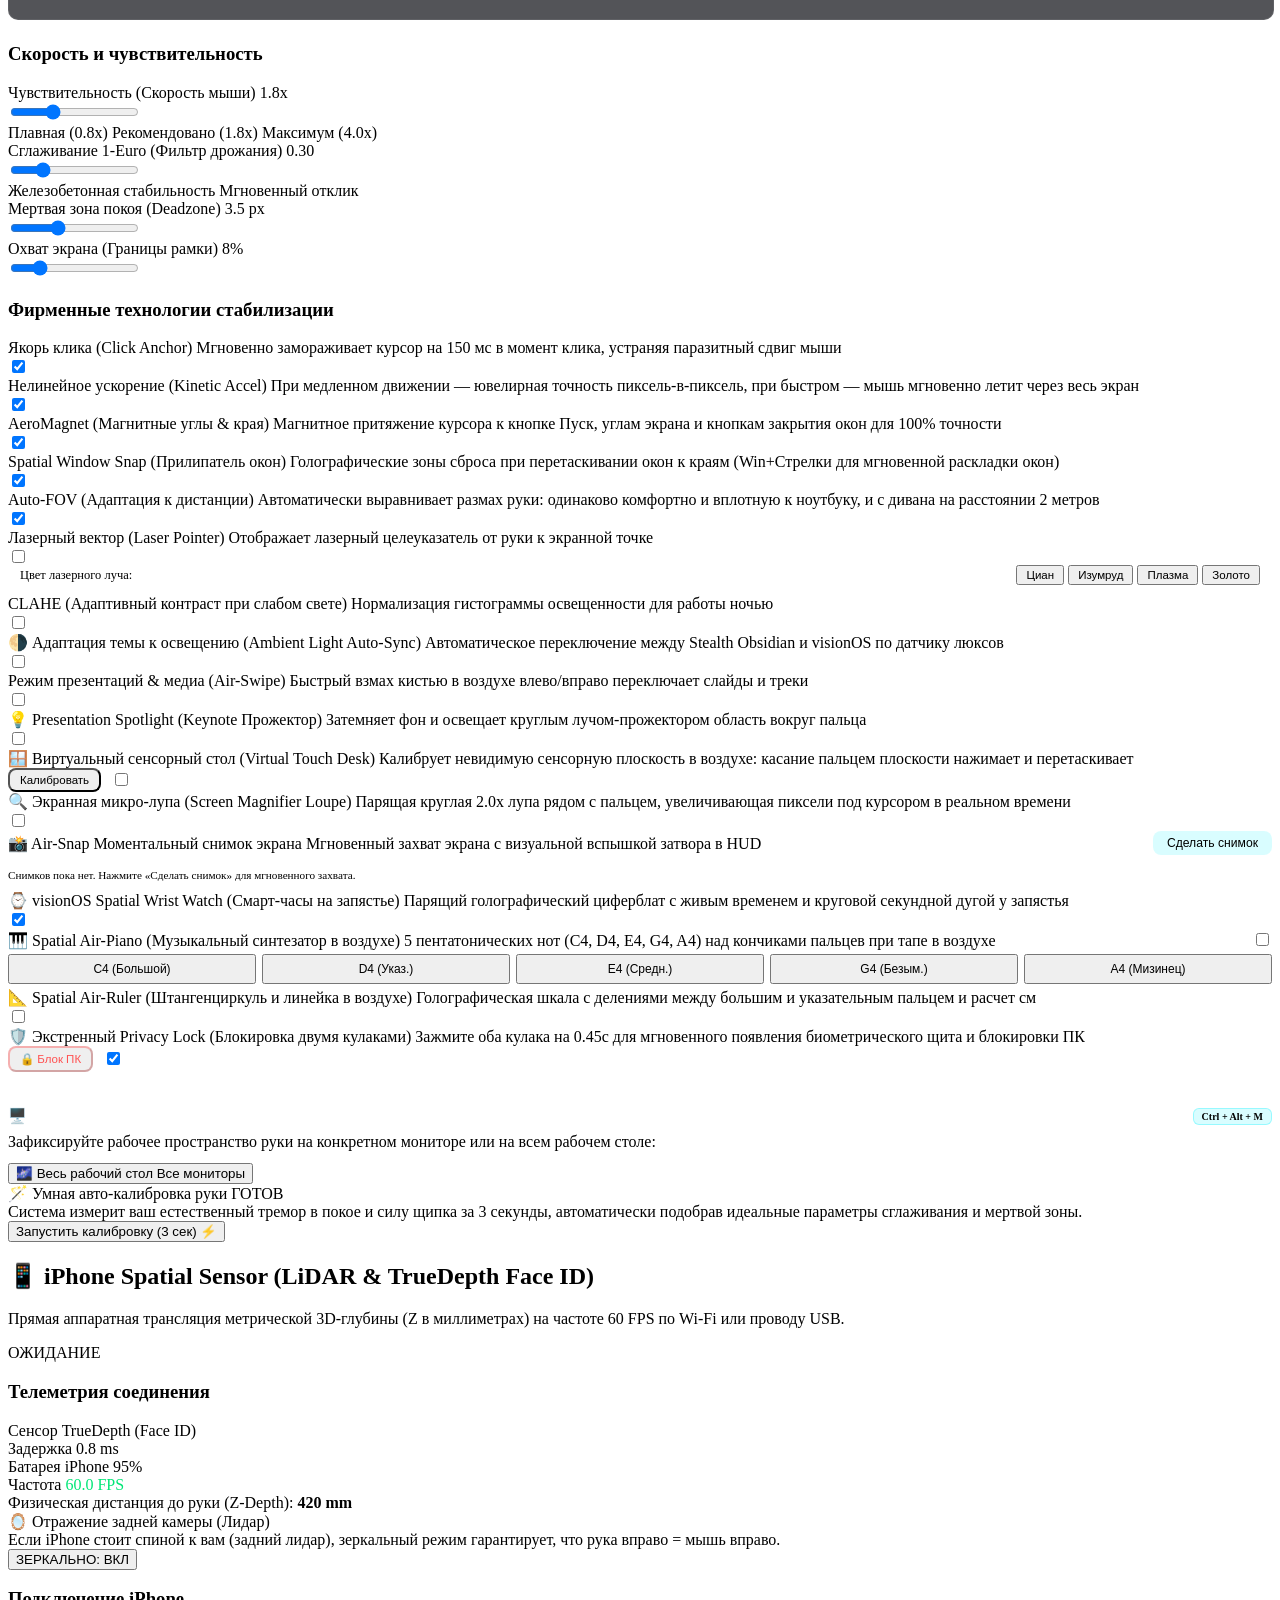
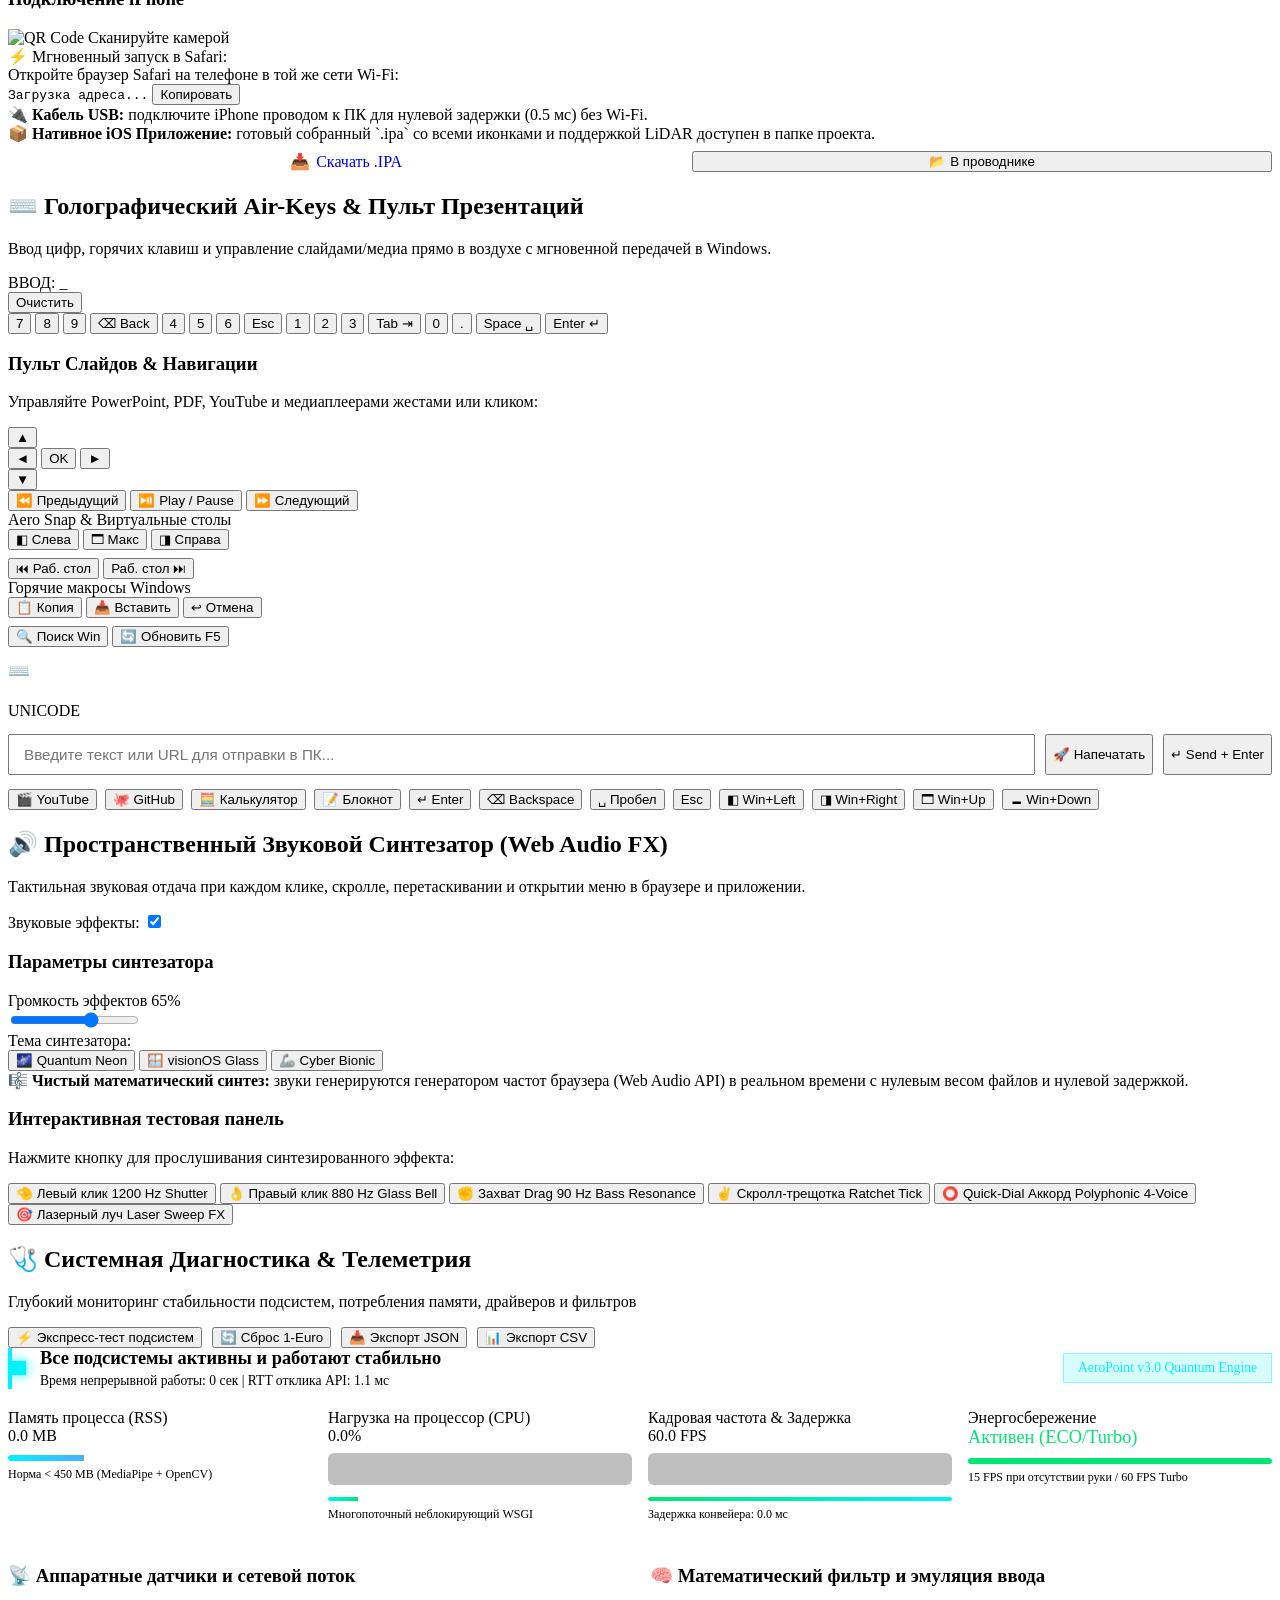
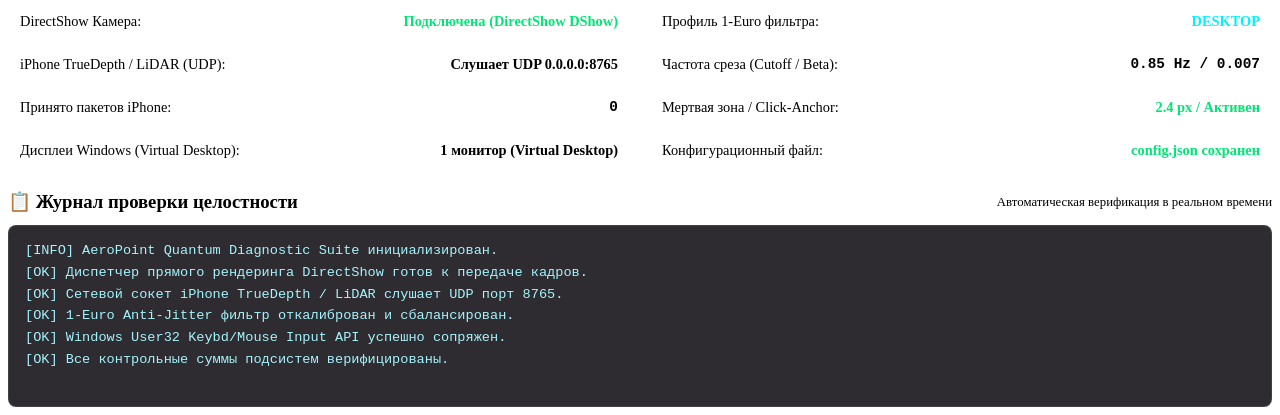
==== commit ab1ead79: "feat(security): Milestone 71 - Biometric Privacy Shield & Dual-Fist Workstation Lock Engine" ====
--- a/web/index.html
+++ b/web/index.html
@@ -1062,6 +1062,20 @@
                   </label>
                 </div>
 
+                <div class="toggle-row">
+                  <div class="tr-text">
+                    <span class="tr-title">🛡️ Экстренный Privacy Lock (Блокировка двумя кулаками)</span>
+                    <span class="tr-sub">Зажмите оба кулака на 0.45с для мгновенного появления биометрического щита и блокировки ПК</span>
+                  </div>
+                  <div style="display: flex; align-items: center; gap: 10px;">
+                    <button class="seg-btn" id="btn-lock-pc-now" style="padding: 4px 10px; font-size: 0.72rem; border-radius: 8px; color: #ff5252; border-color: rgba(255, 82, 82, 0.4); cursor: pointer;">🔒 Блок ПК</button>
+                    <label class="q-switch">
+                      <input type="checkbox" id="switch-privacy-gesture" checked>
+                      <span class="slider"></span>
+                    </label>
+                  </div>
+                </div>
+
                 <!-- Multi-Monitor Card -->
                 <div class="multi-monitor-block" style="margin-top: 18px; padding-top: 16px; border-top: 1px solid rgba(255, 255, 255, 0.1);">
                   <div style="display: flex; align-items: center; justify-content: space-between; margin-bottom: 8px;">
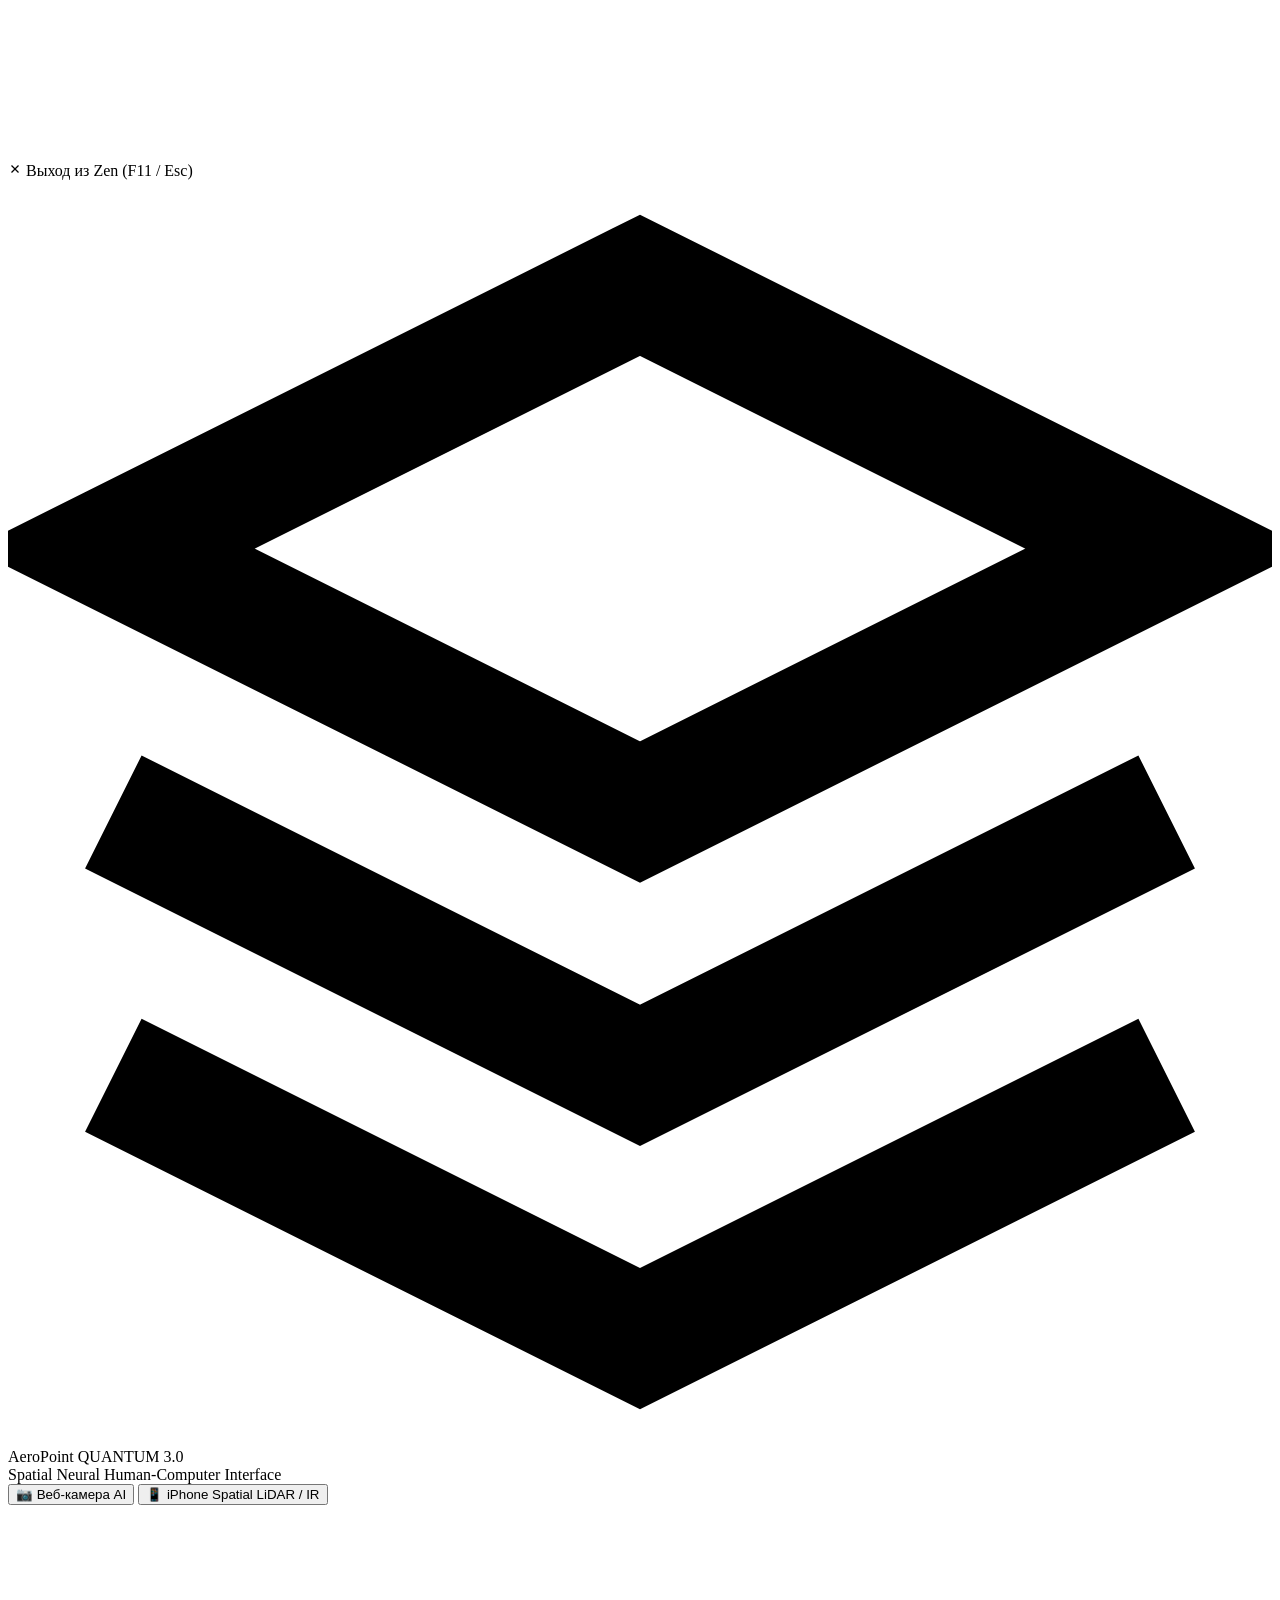
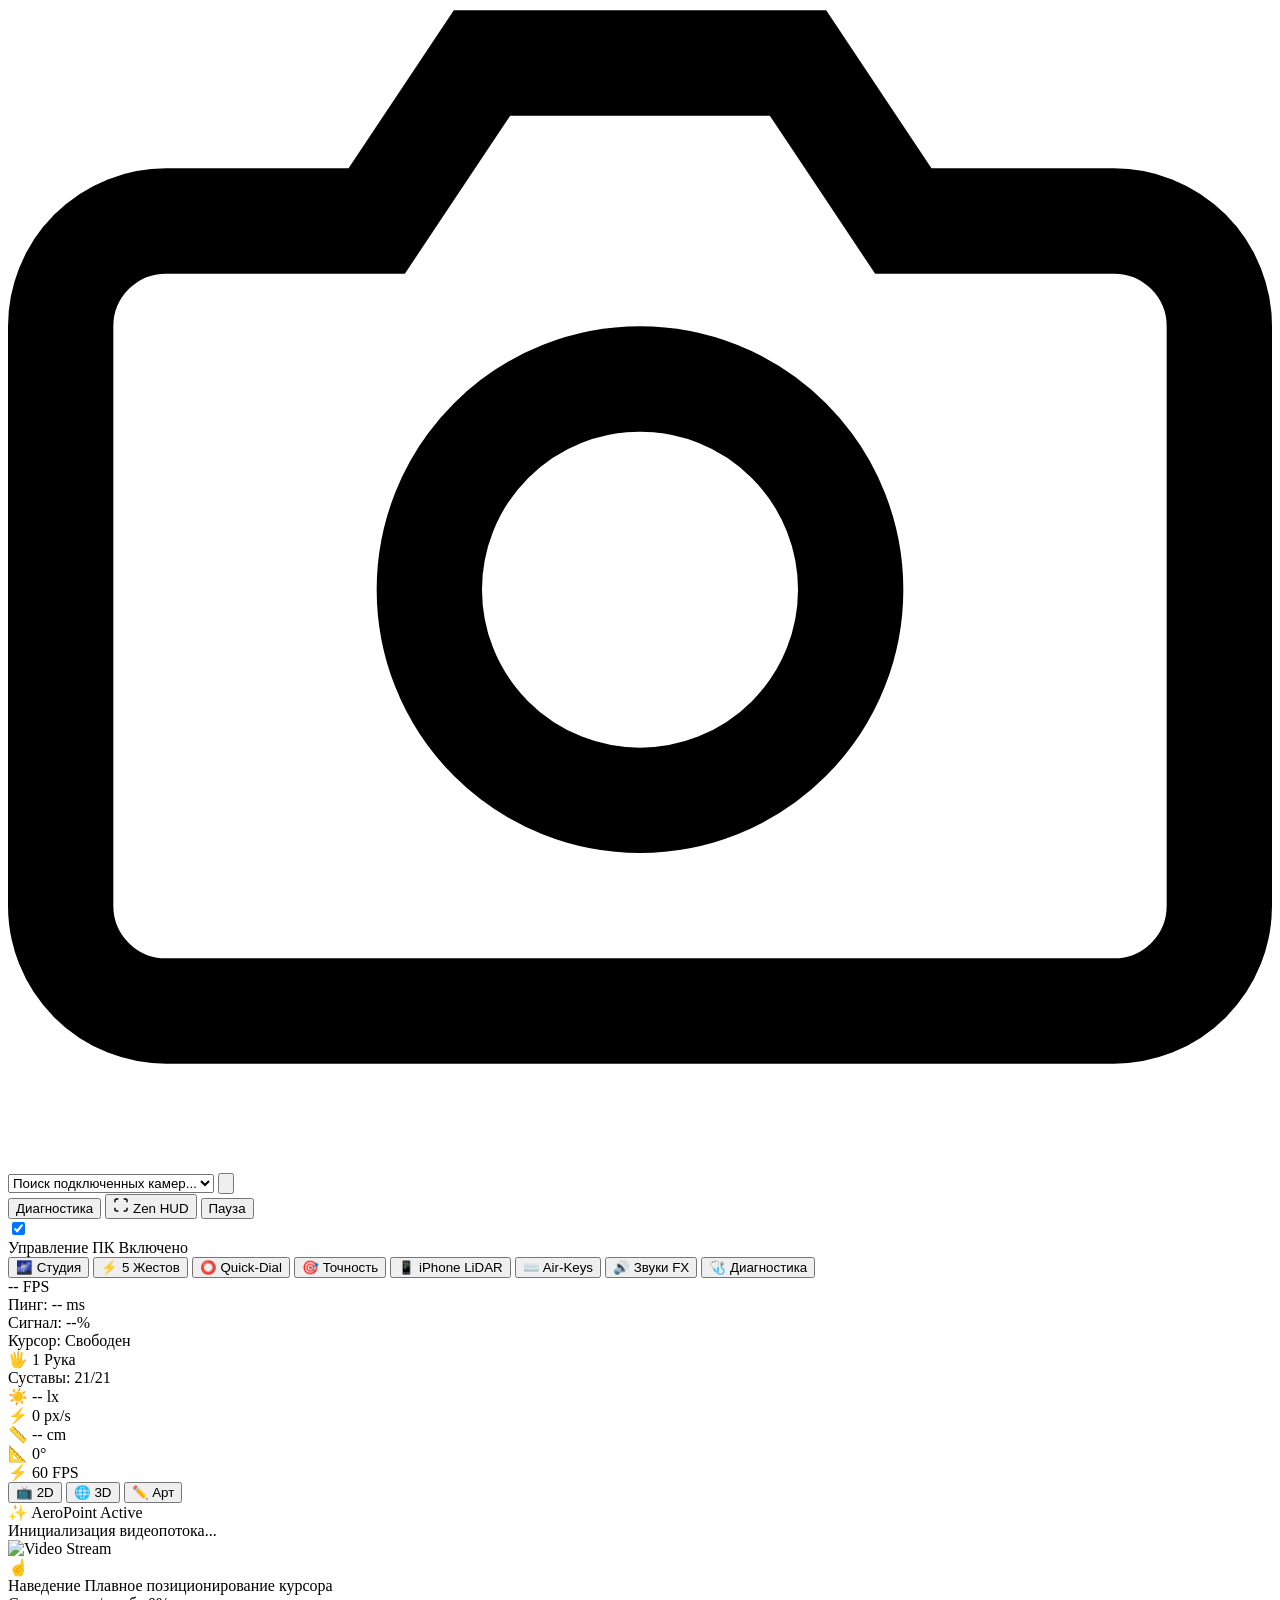
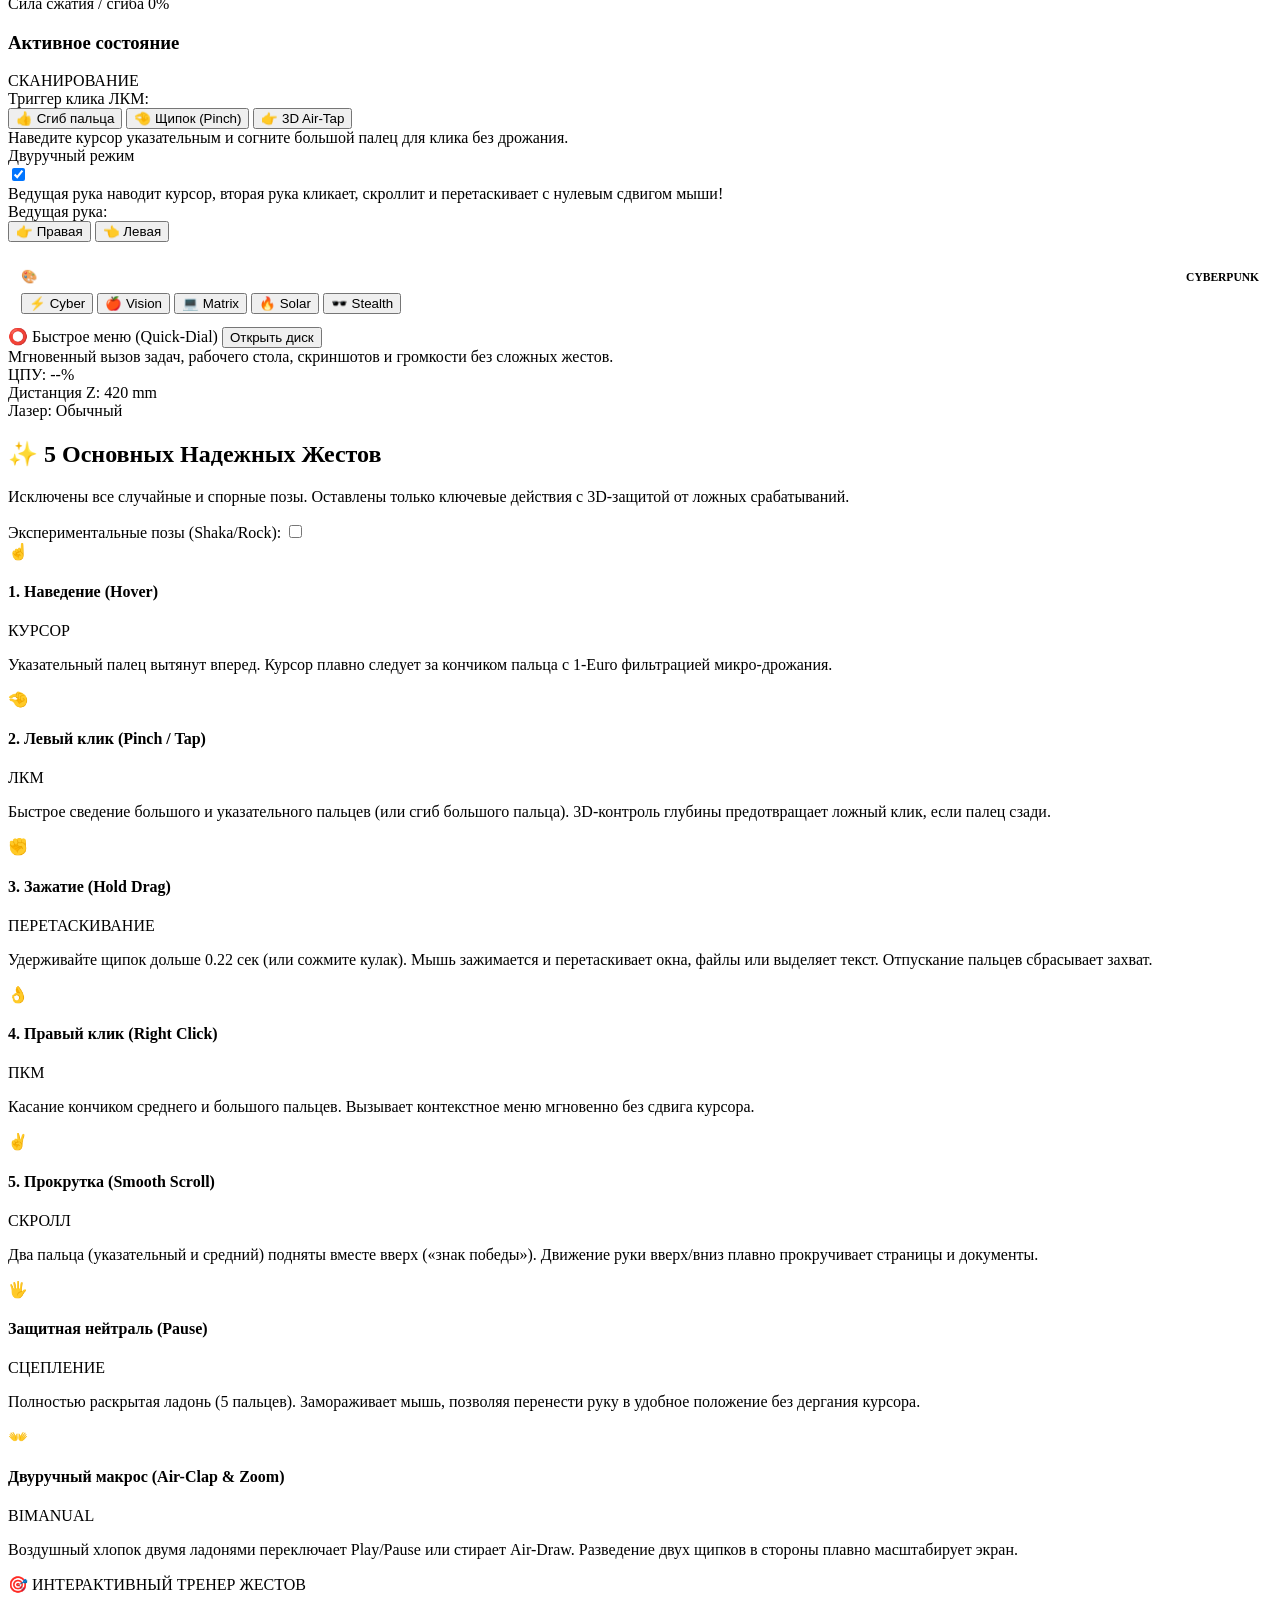
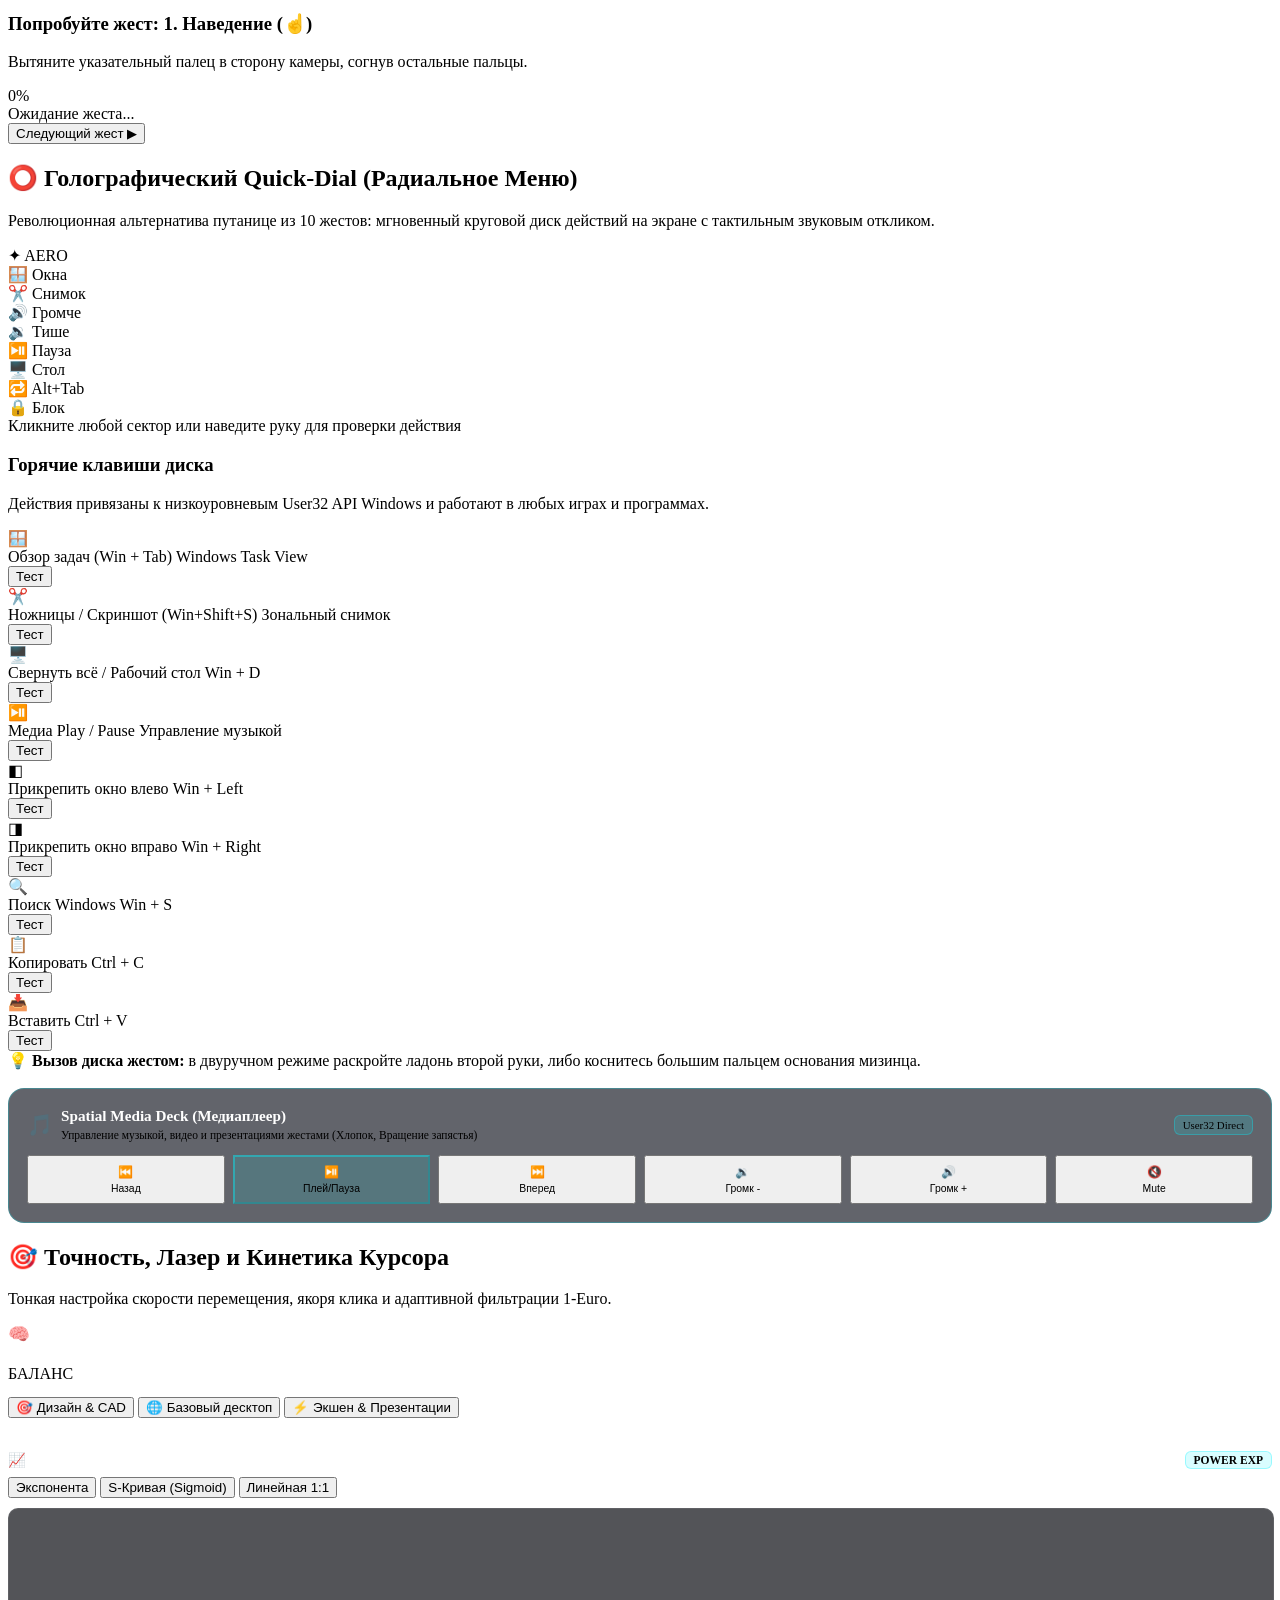
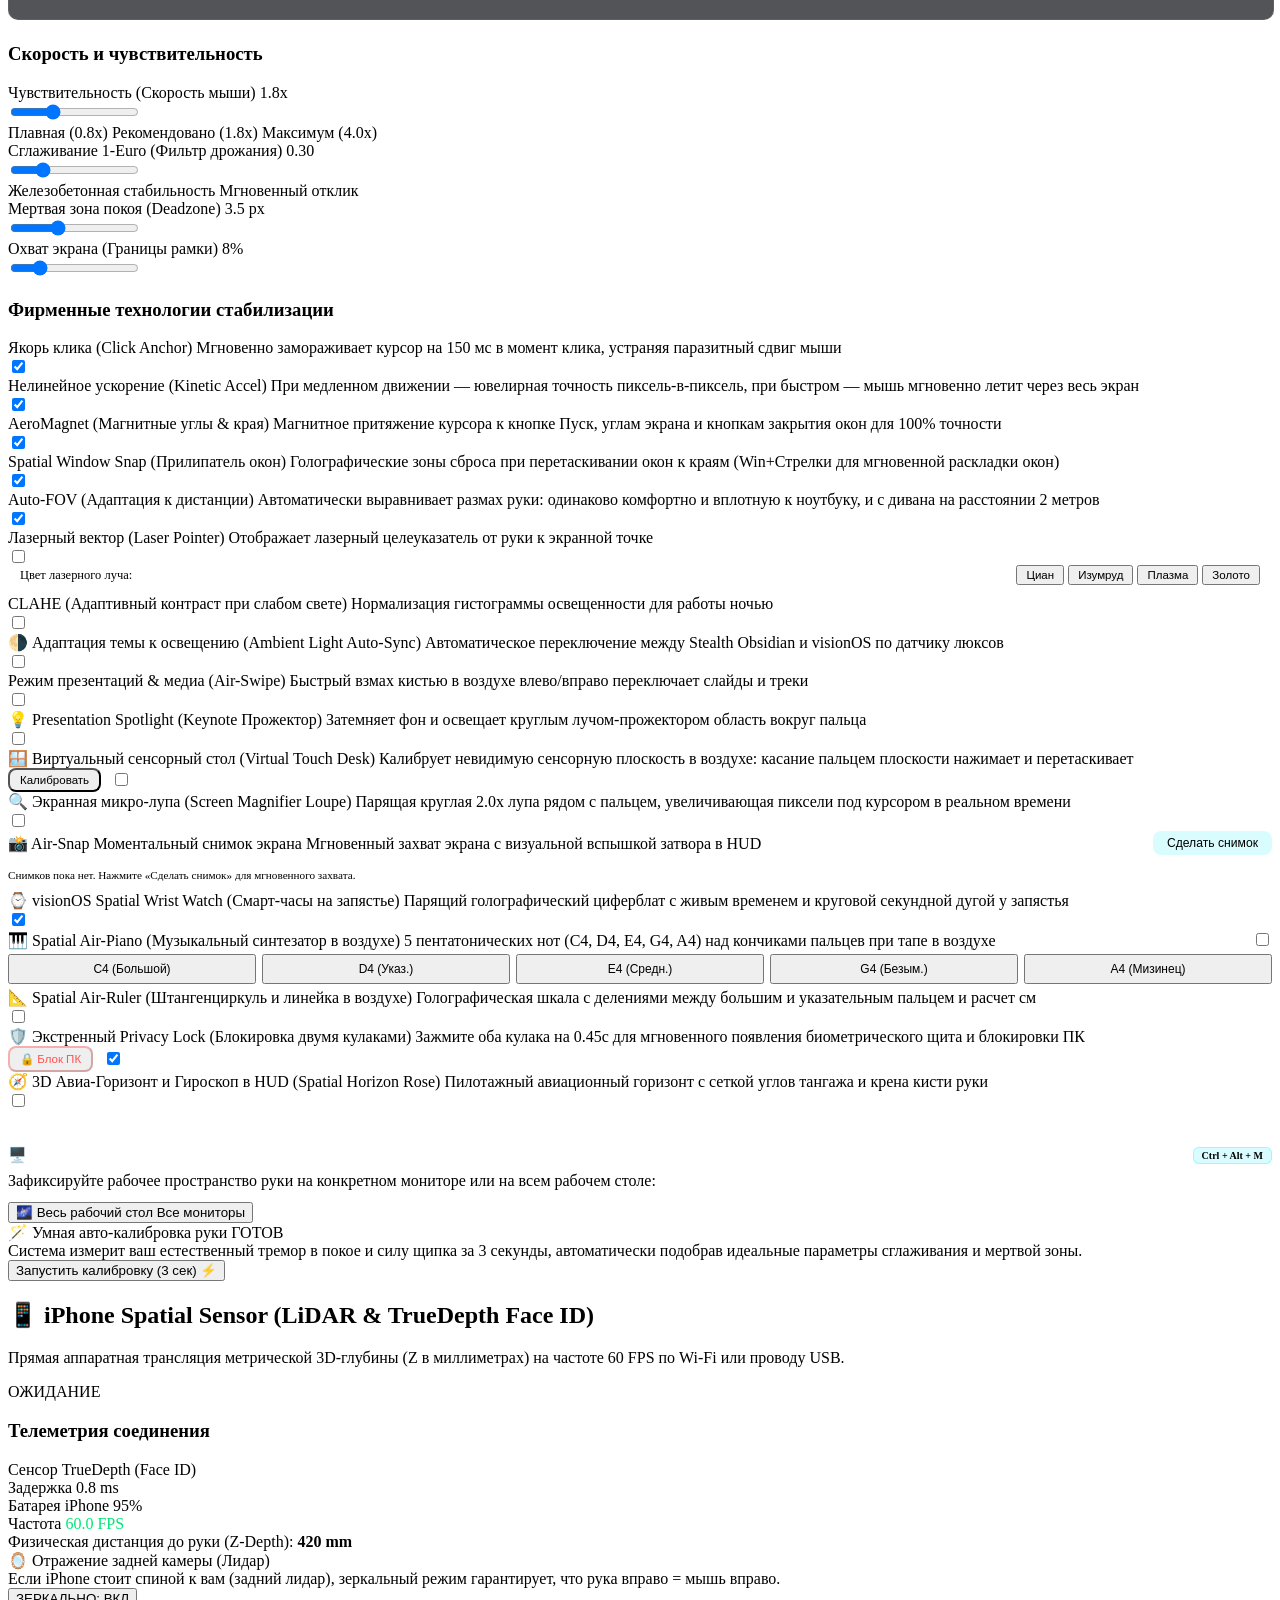
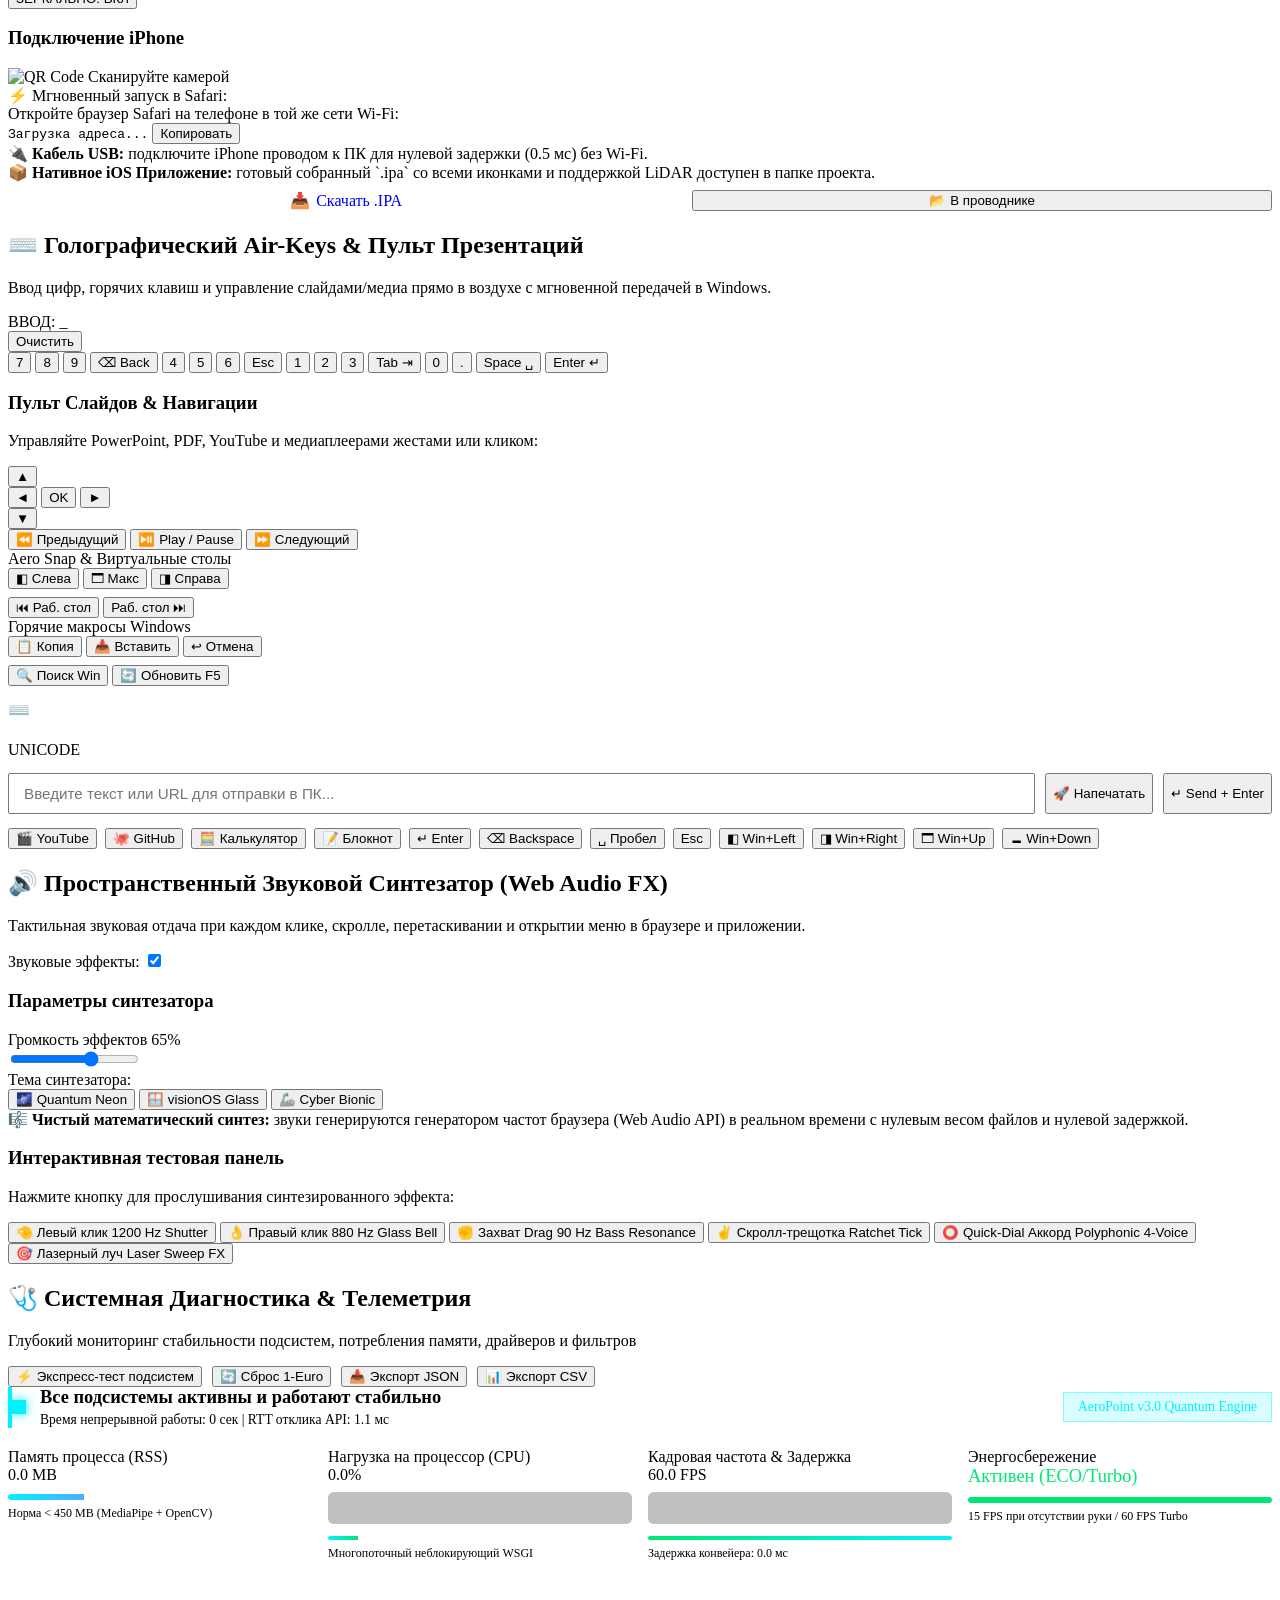
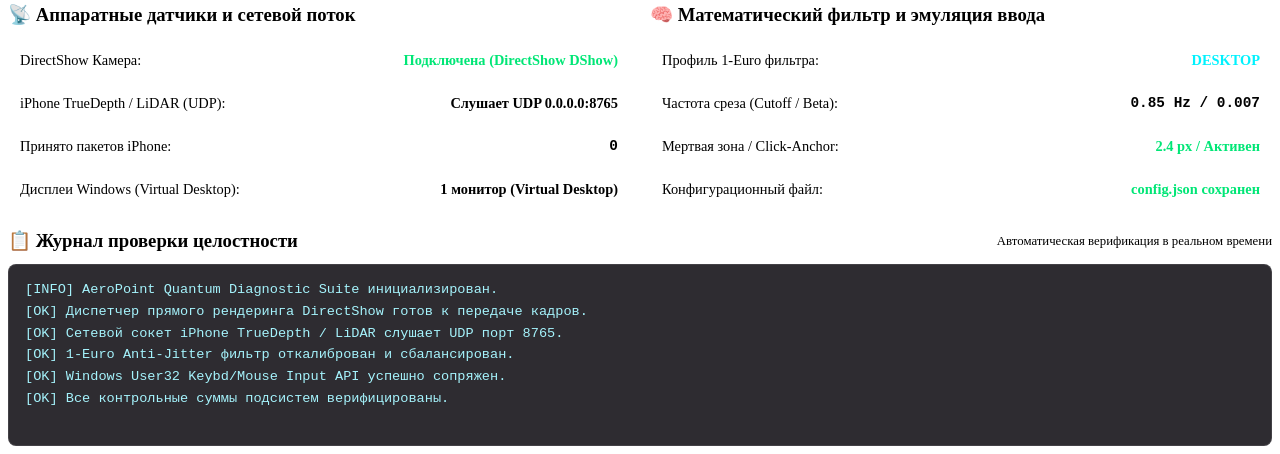
==== commit 47b7fe62: "feat(hud): Milestone 72 - Spatial 3D Aviation Artificial Horizon & Gyroscopic Telemetry HUD Rose" ====
--- a/web/index.html
+++ b/web/index.html
@@ -1076,6 +1076,17 @@
                   </div>
                 </div>
 
+                <div class="toggle-row">
+                  <div class="tr-text">
+                    <span class="tr-title">🧭 3D Авиа-Горизонт и Гироскоп в HUD (Spatial Horizon Rose)</span>
+                    <span class="tr-sub">Пилотажный авиационный горизонт с сеткой углов тангажа и крена кисти руки</span>
+                  </div>
+                  <label class="q-switch">
+                    <input type="checkbox" id="switch-horizon-gyro">
+                    <span class="slider"></span>
+                  </label>
+                </div>
+
                 <!-- Multi-Monitor Card -->
                 <div class="multi-monitor-block" style="margin-top: 18px; padding-top: 16px; border-top: 1px solid rgba(255, 255, 255, 0.1);">
                   <div style="display: flex; align-items: center; justify-content: space-between; margin-bottom: 8px;">
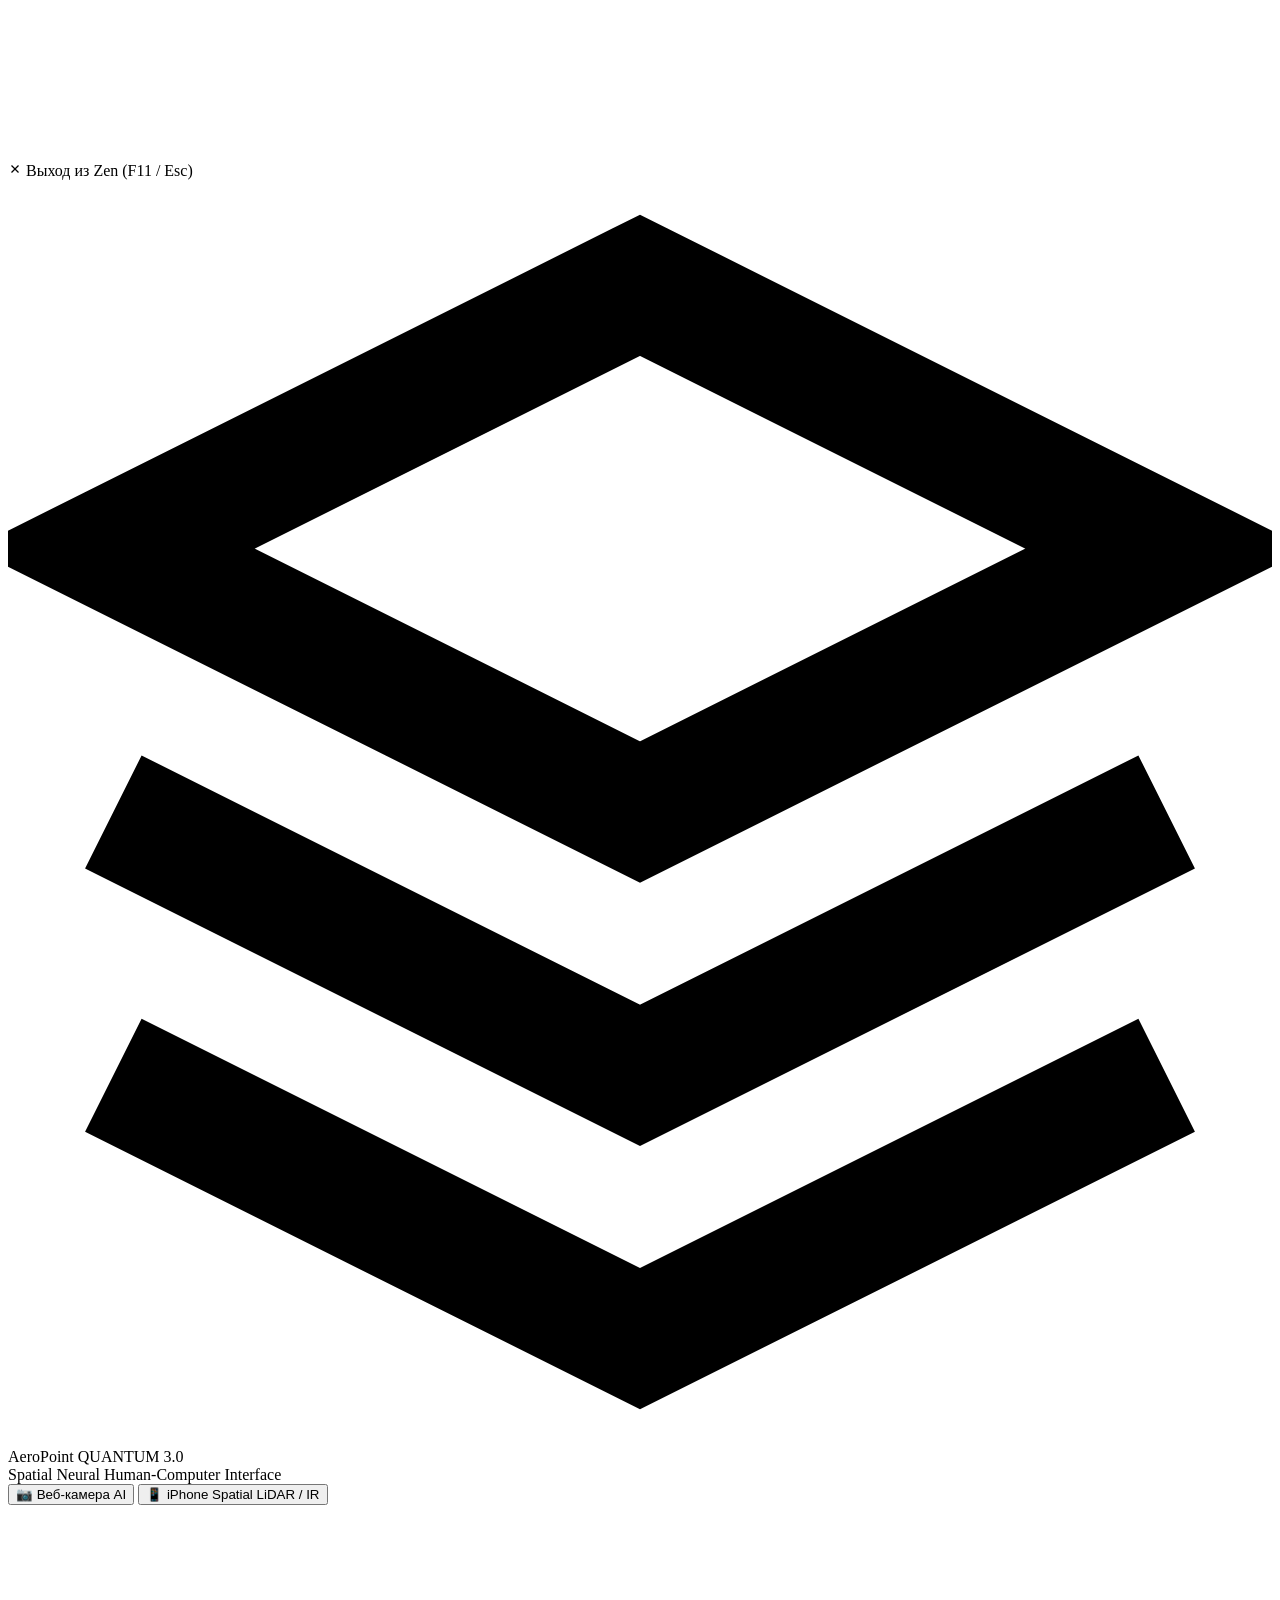
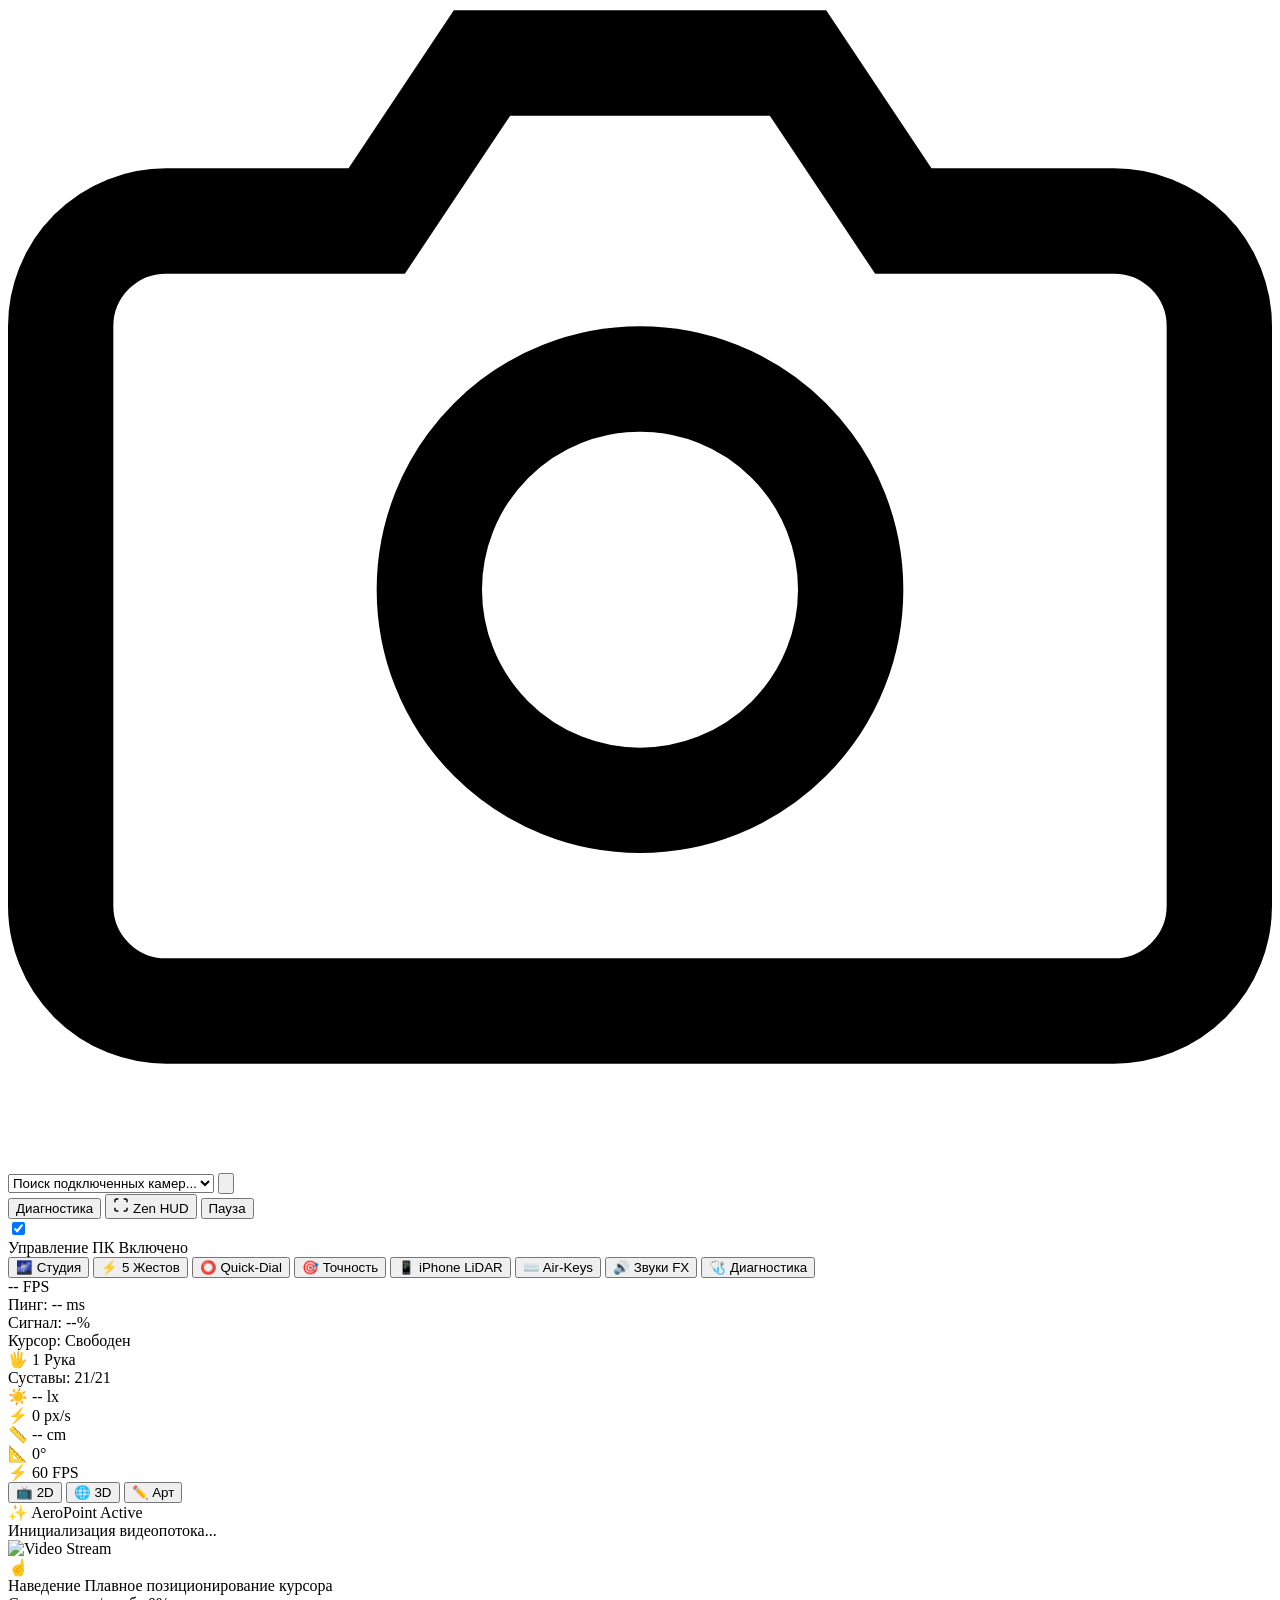
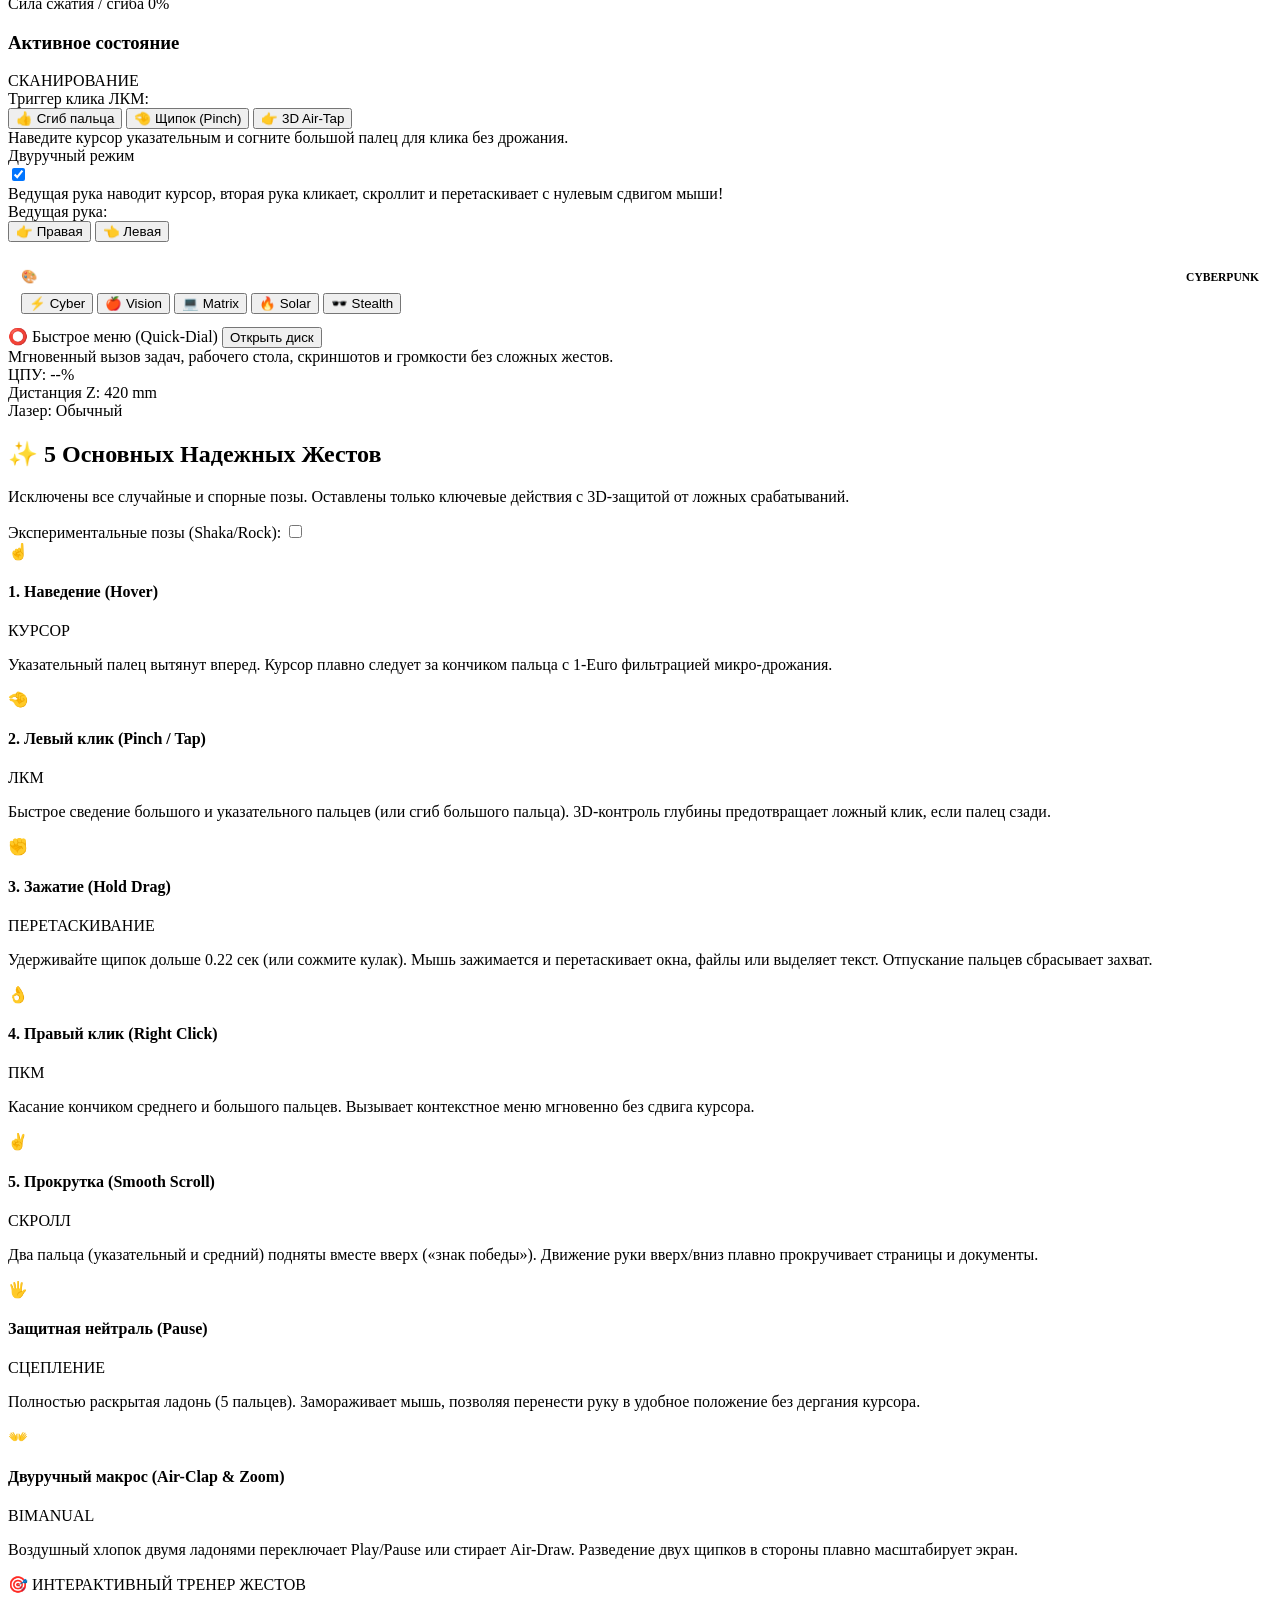
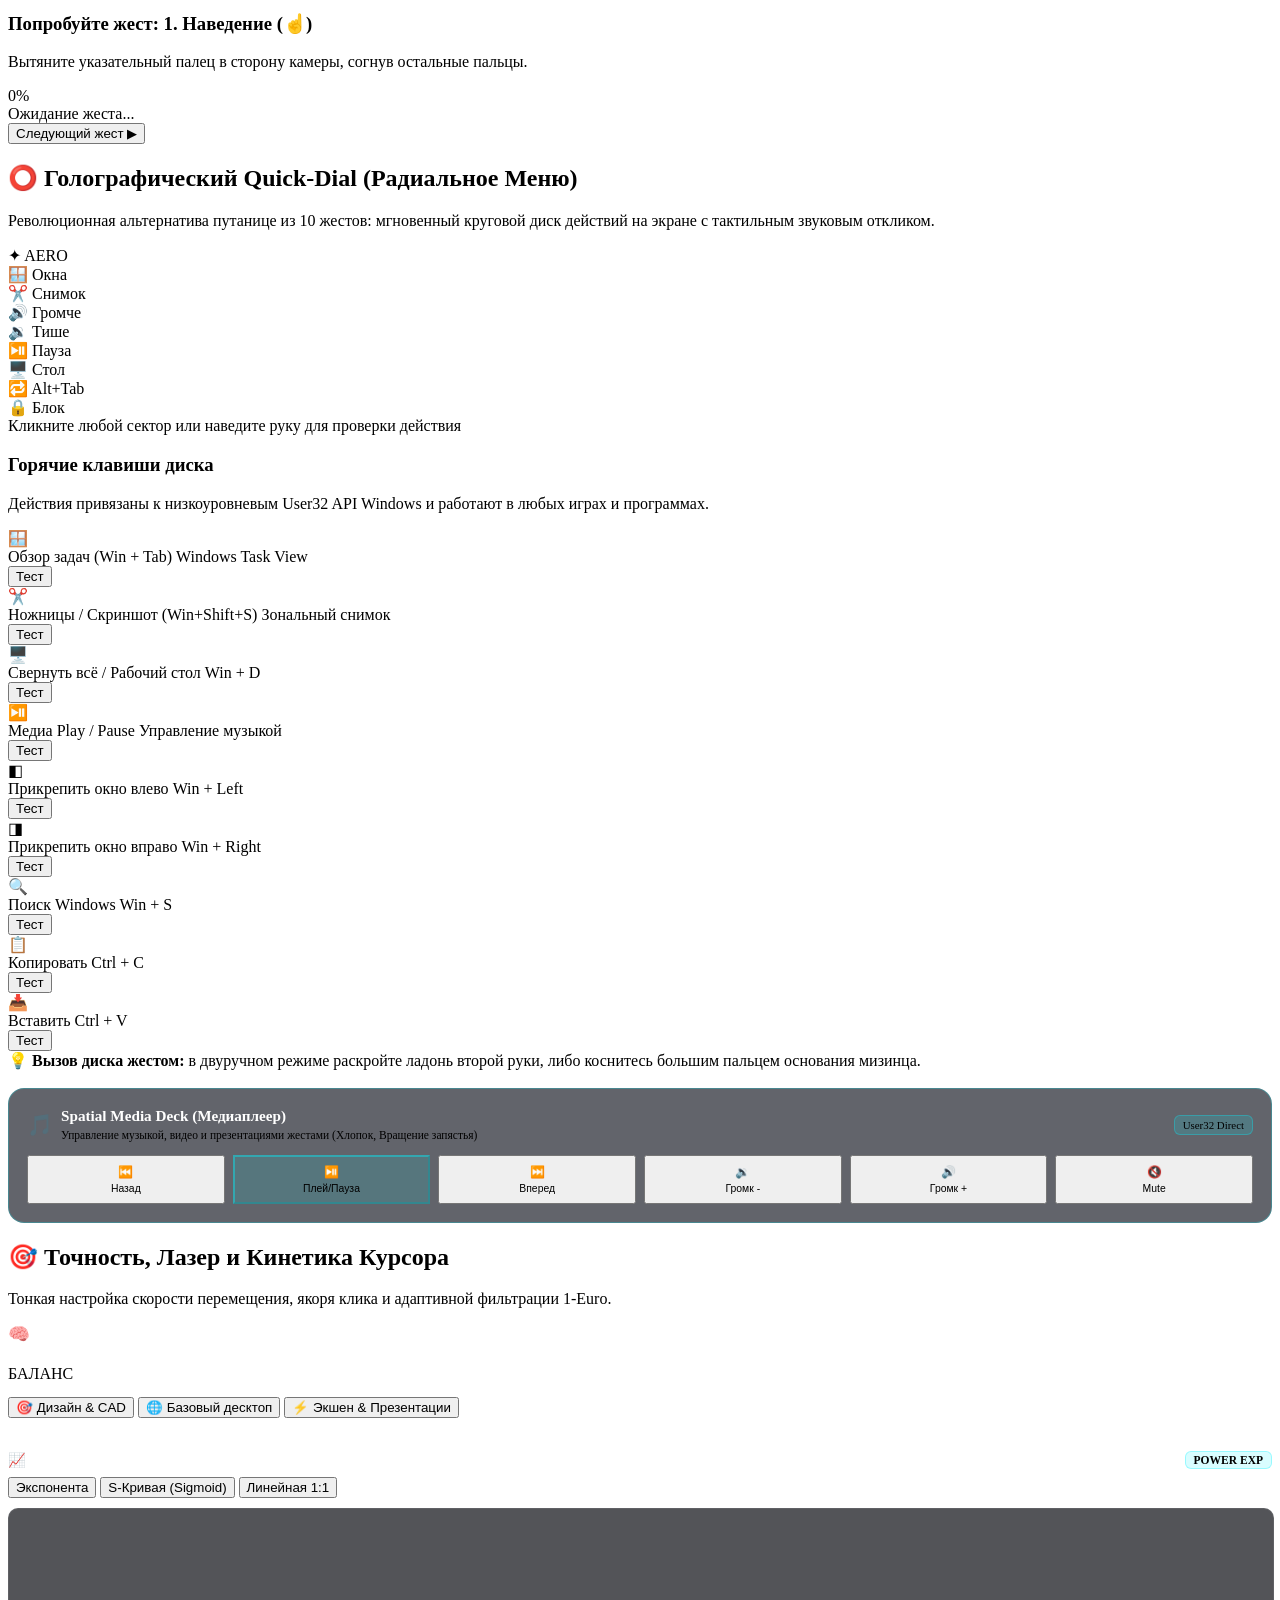
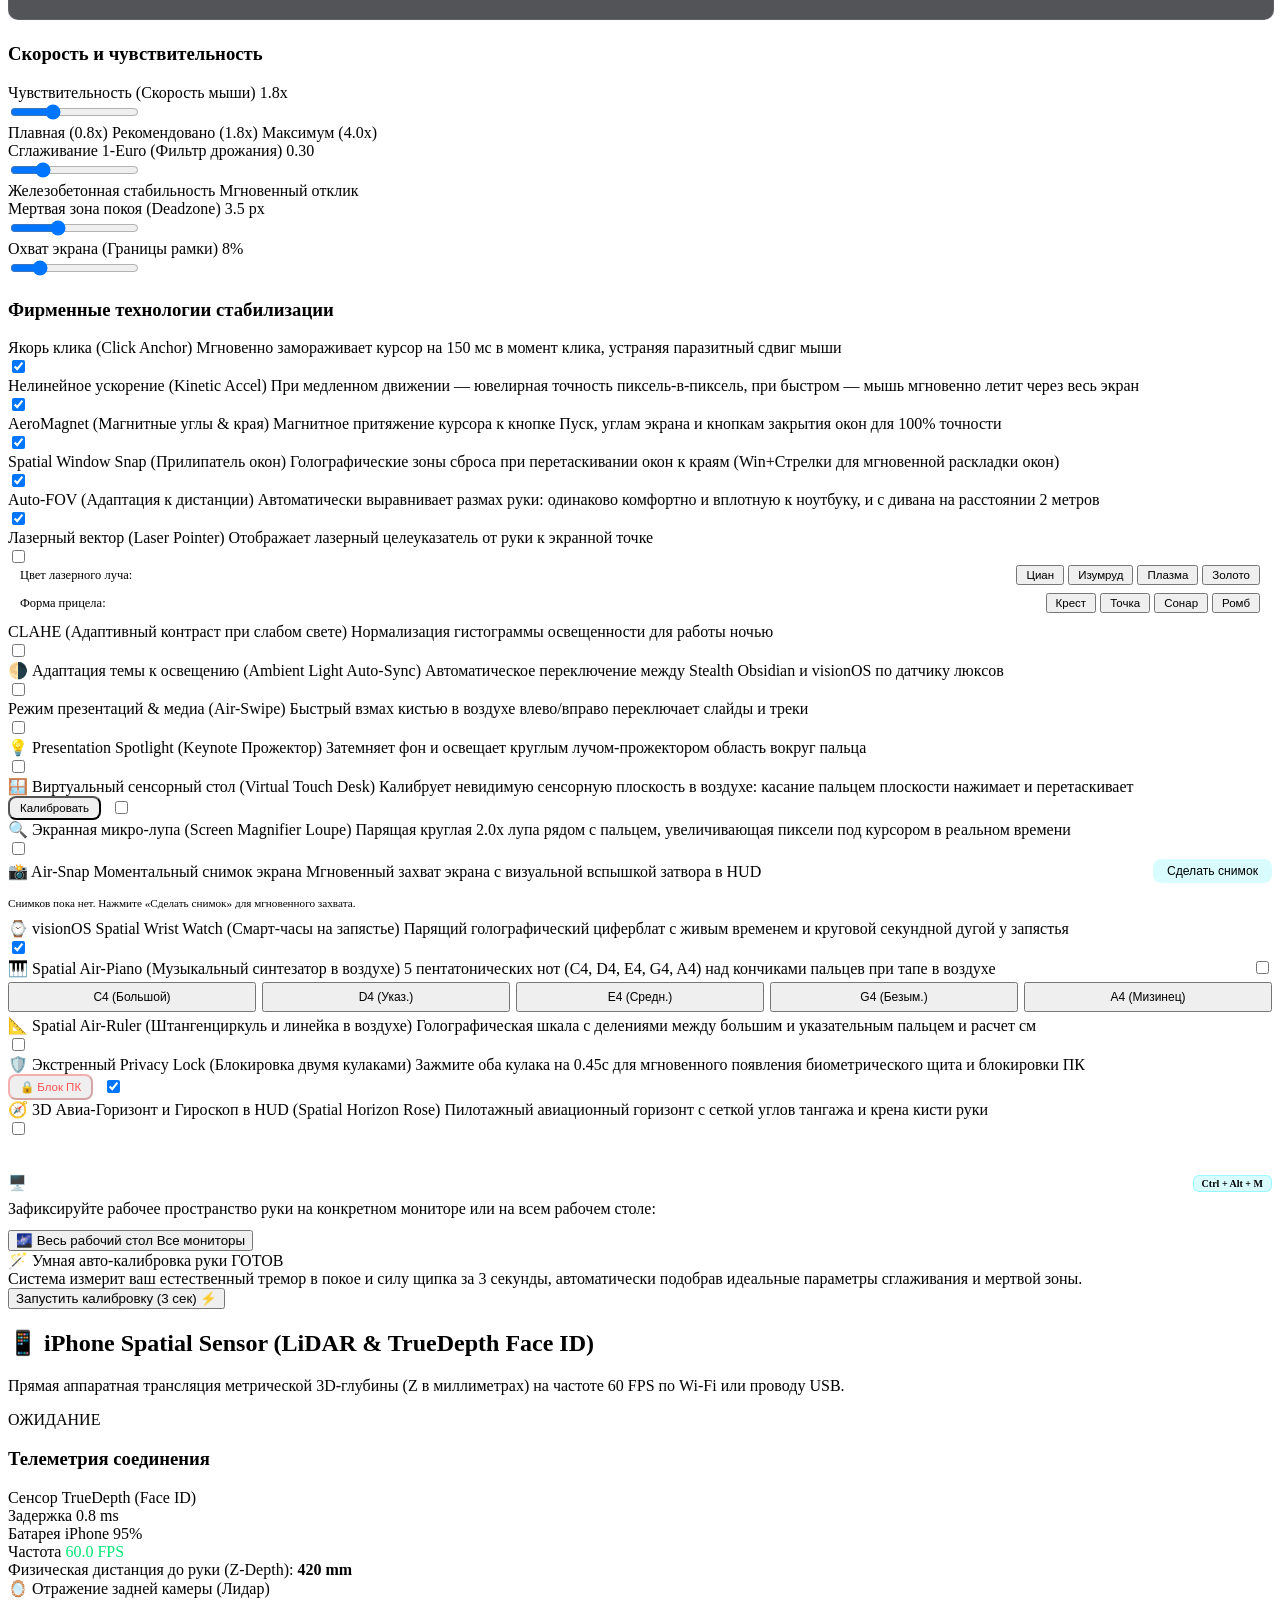
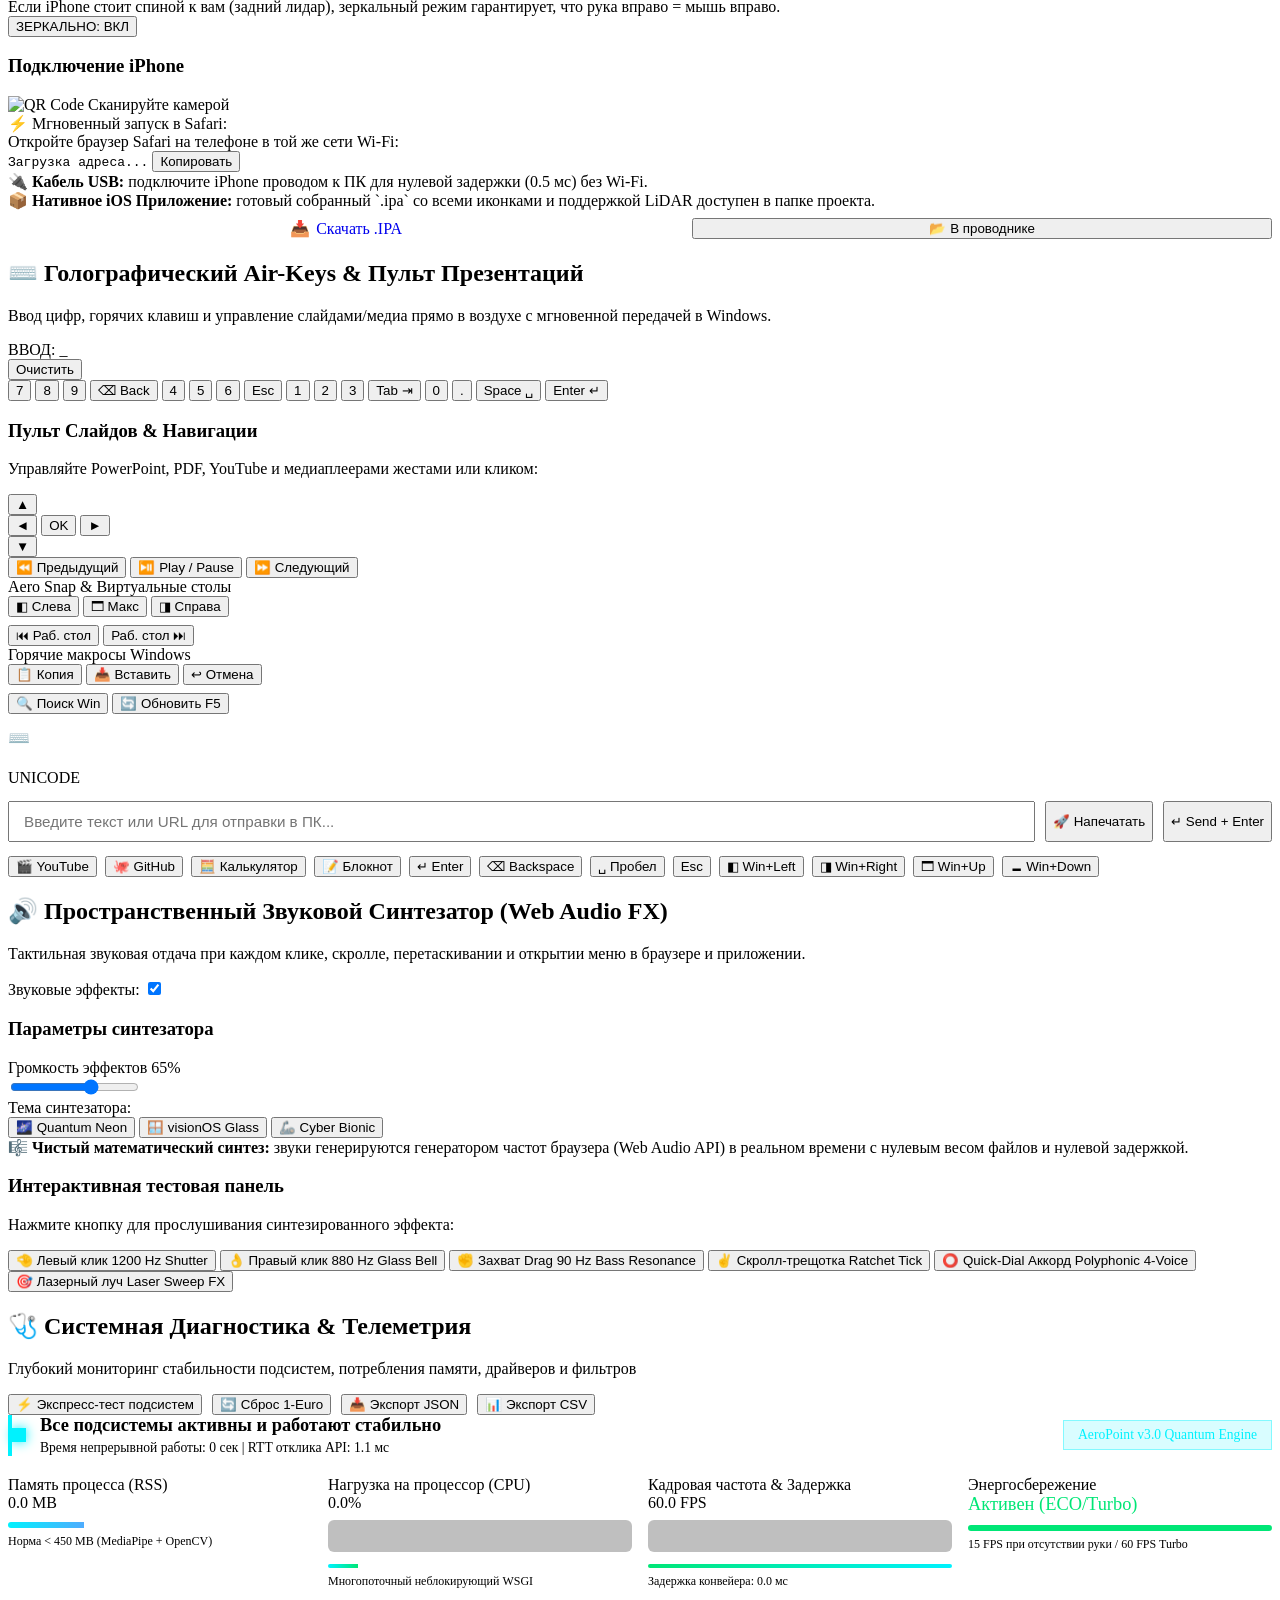
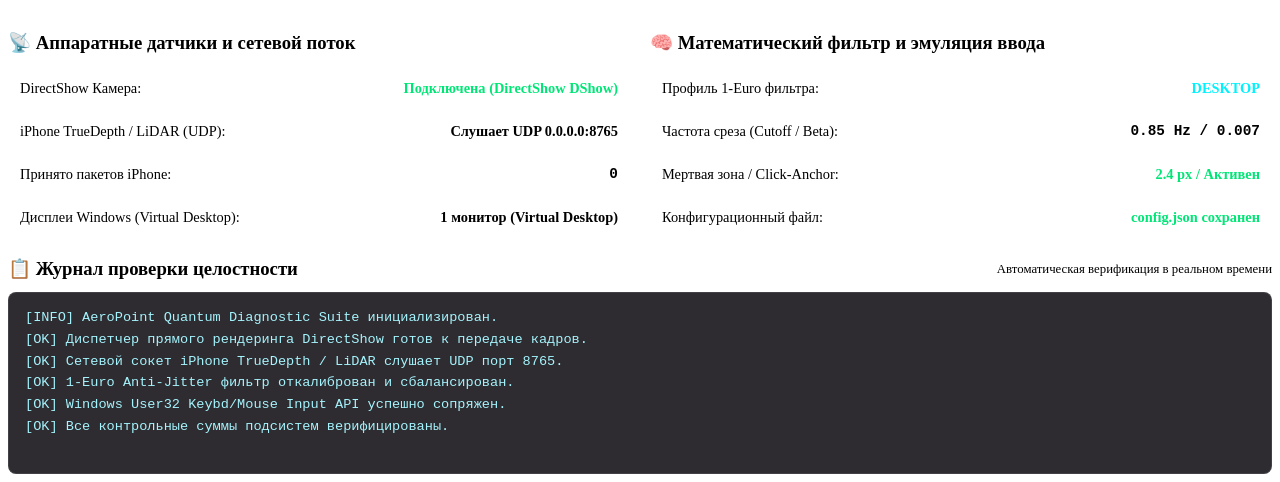
==== commit 97715283: "feat(presentation): Milestone 73 - Laser Pointer Reticle Stencils (Crosshair, Sub-Pixel Dot, Sonar P" ====
--- a/web/index.html
+++ b/web/index.html
@@ -938,6 +938,16 @@
                   </div>
                 </div>
 
+                <div class="laser-stencil-row" style="display: flex; align-items: center; justify-content: space-between; padding: 4px 12px 10px 12px; margin-top: -6px;">
+                  <span style="font-size: 0.78rem; color: var(--text-secondary);">Форма прицела:</span>
+                  <div class="segmented-pill laser-stencil-pill" style="margin: 0;">
+                    <button class="seg-btn active" data-laser-stencil="crosshair" style="padding: 2px 8px; font-size: 0.72rem;">Крест</button>
+                    <button class="seg-btn" data-laser-stencil="dot" style="padding: 2px 8px; font-size: 0.72rem;">Точка</button>
+                    <button class="seg-btn" data-laser-stencil="circle_pulse" style="padding: 2px 8px; font-size: 0.72rem;">Сонар</button>
+                    <button class="seg-btn" data-laser-stencil="diamond" style="padding: 2px 8px; font-size: 0.72rem;">Ромб</button>
+                  </div>
+                </div>
+
                 <div class="toggle-row">
                   <div class="tr-text">
                     <span class="tr-title">CLAHE (Адаптивный контраст при слабом свете)</span>
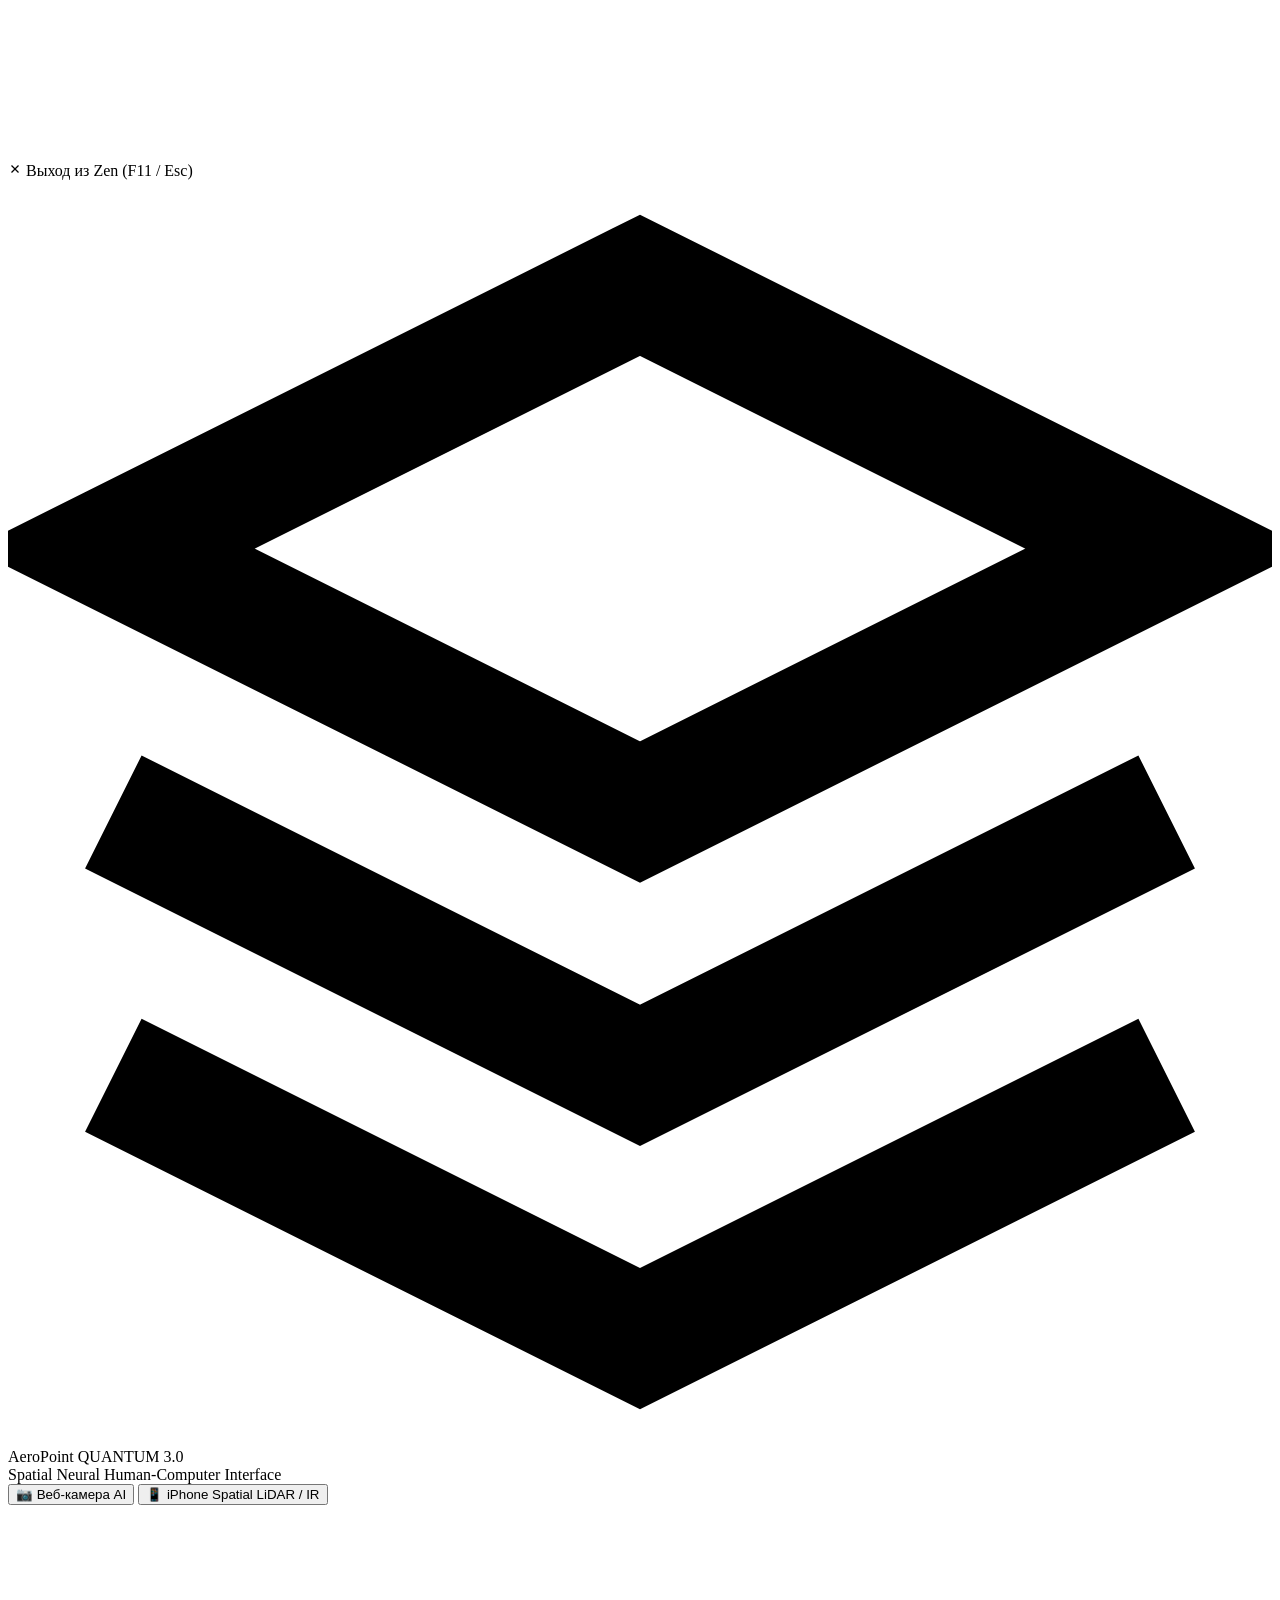
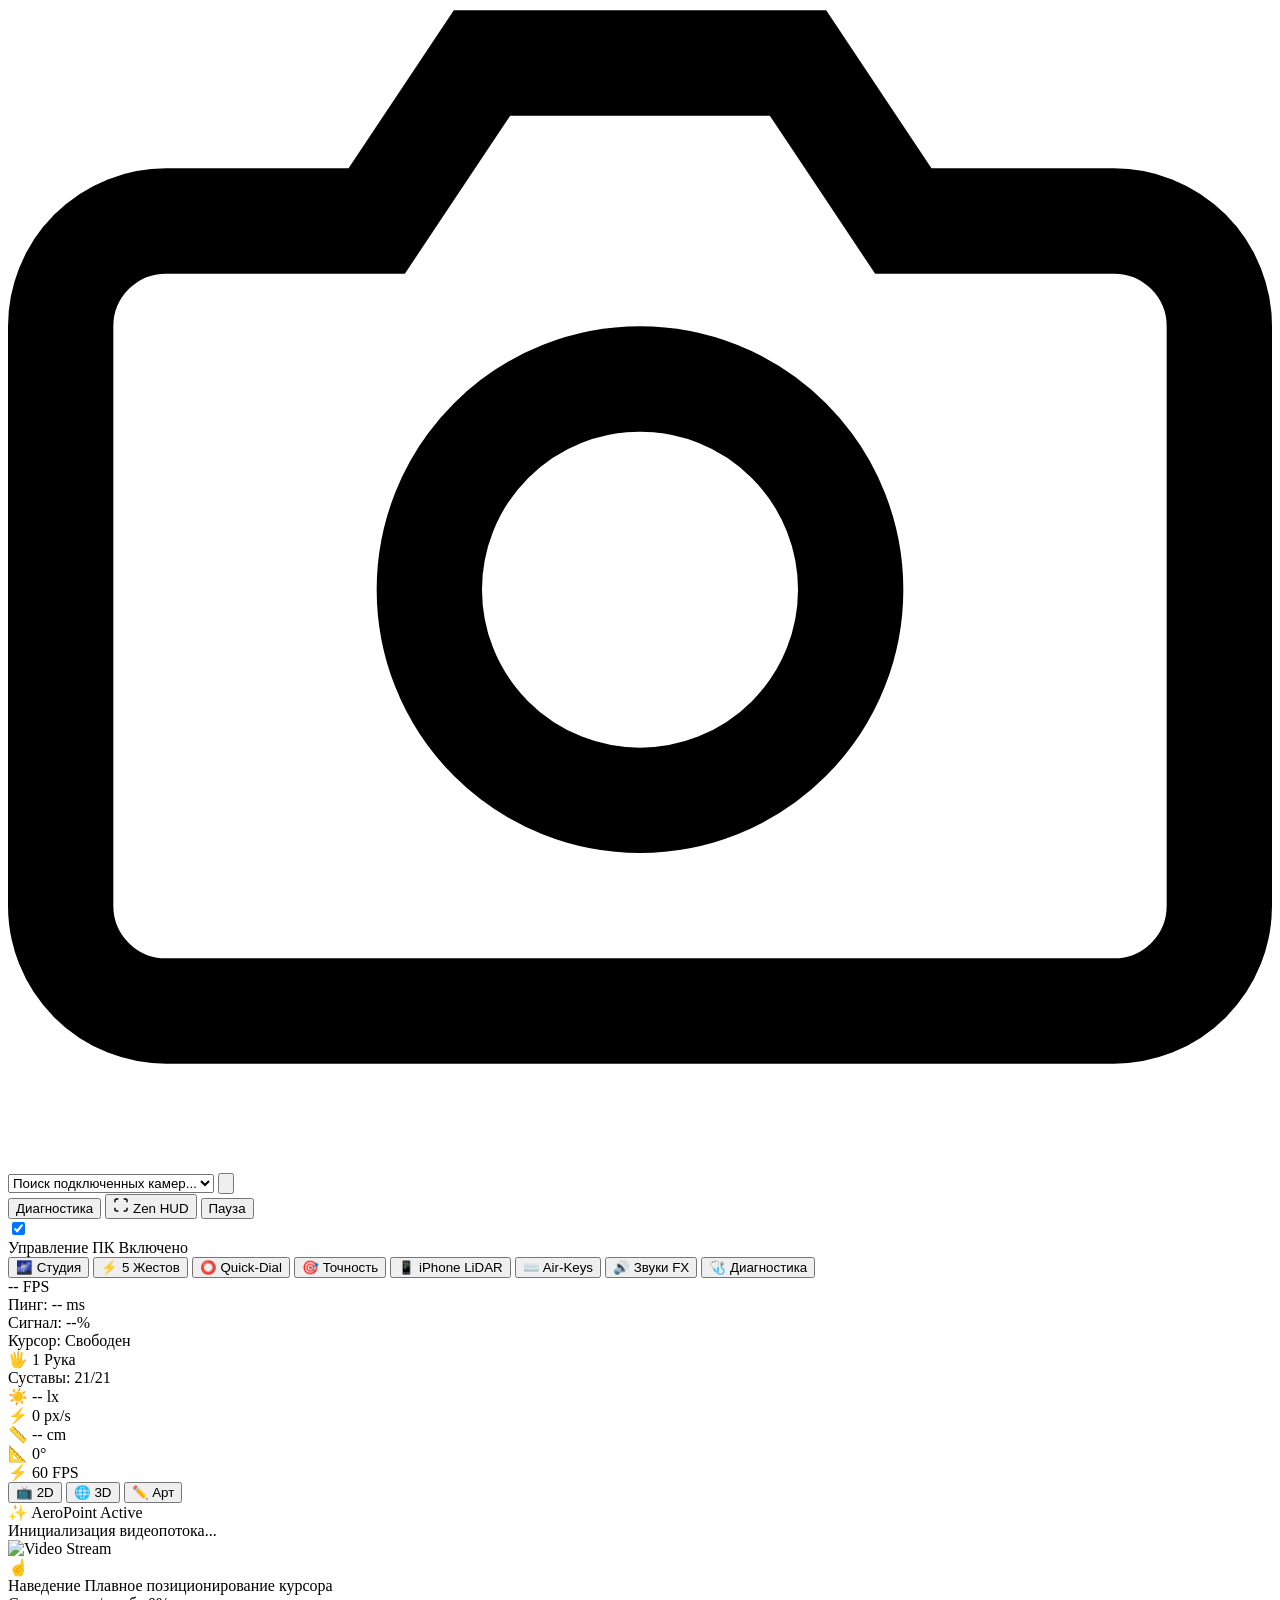
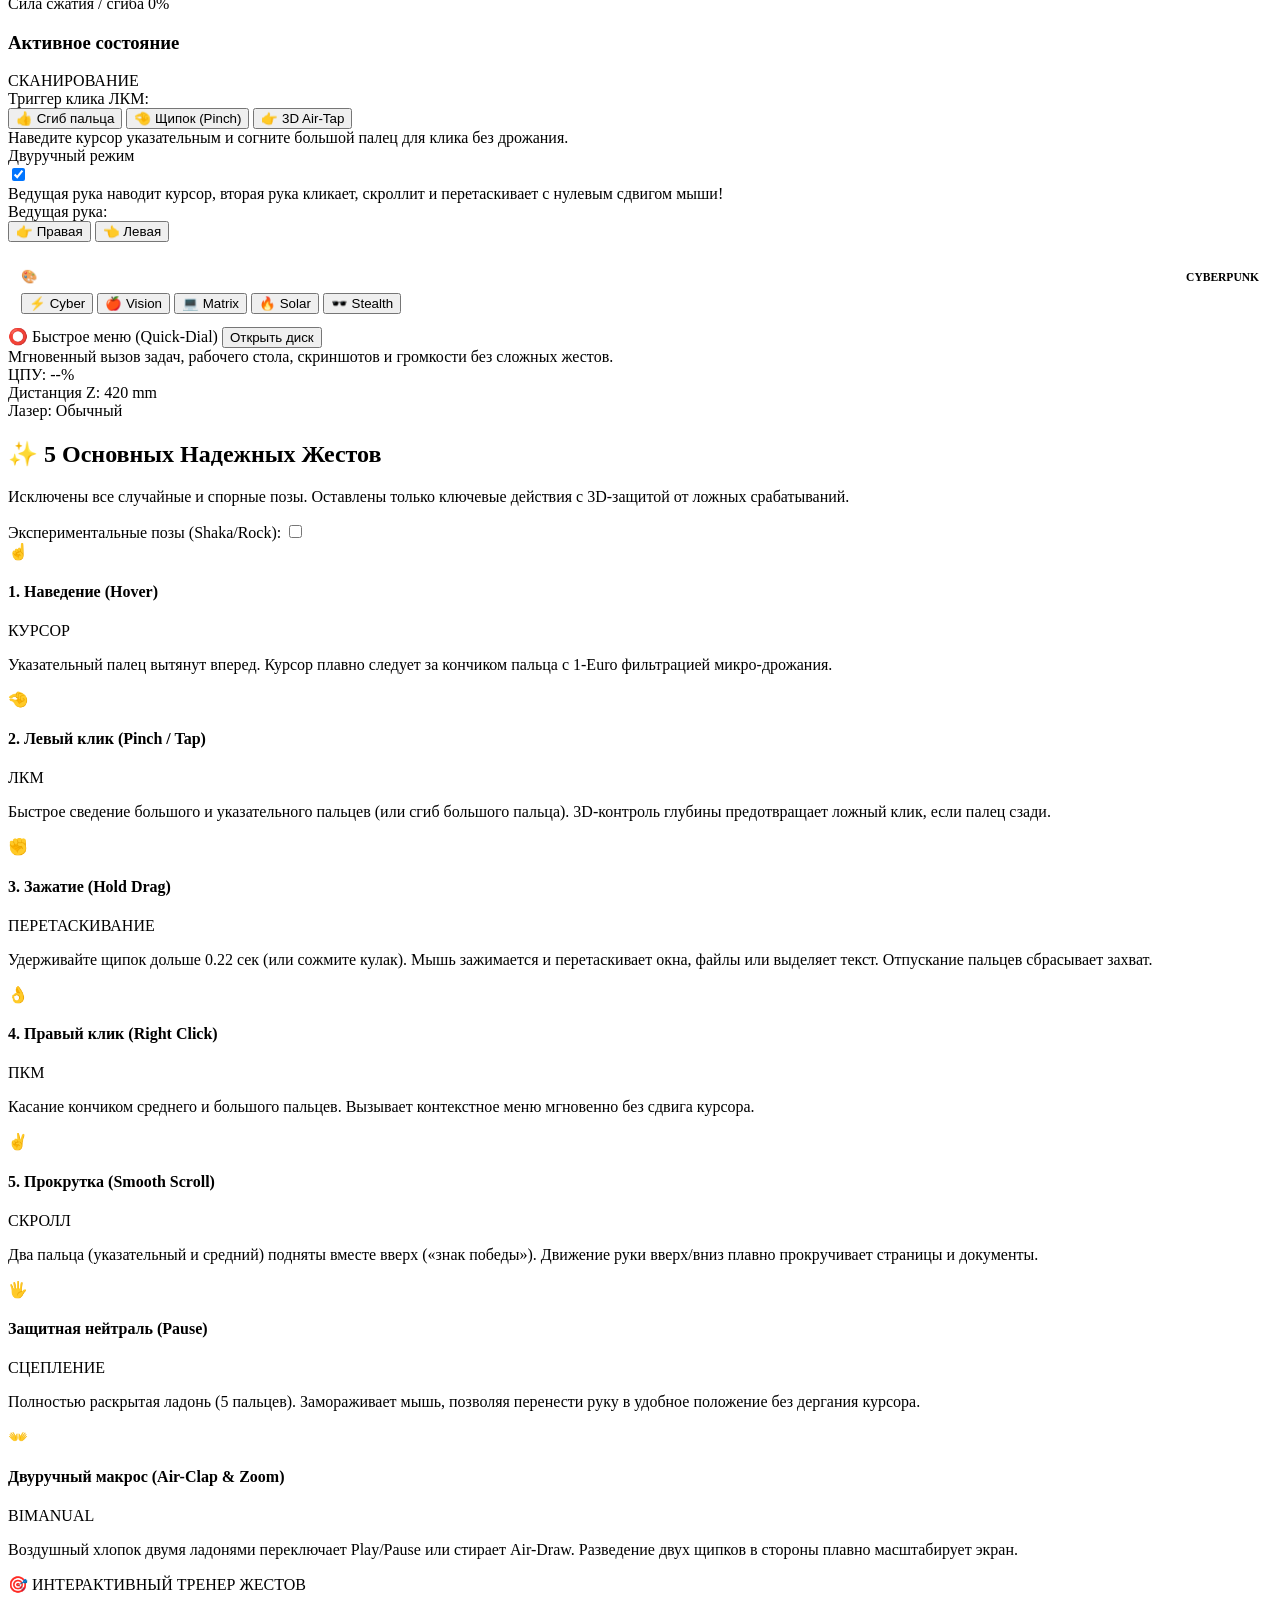
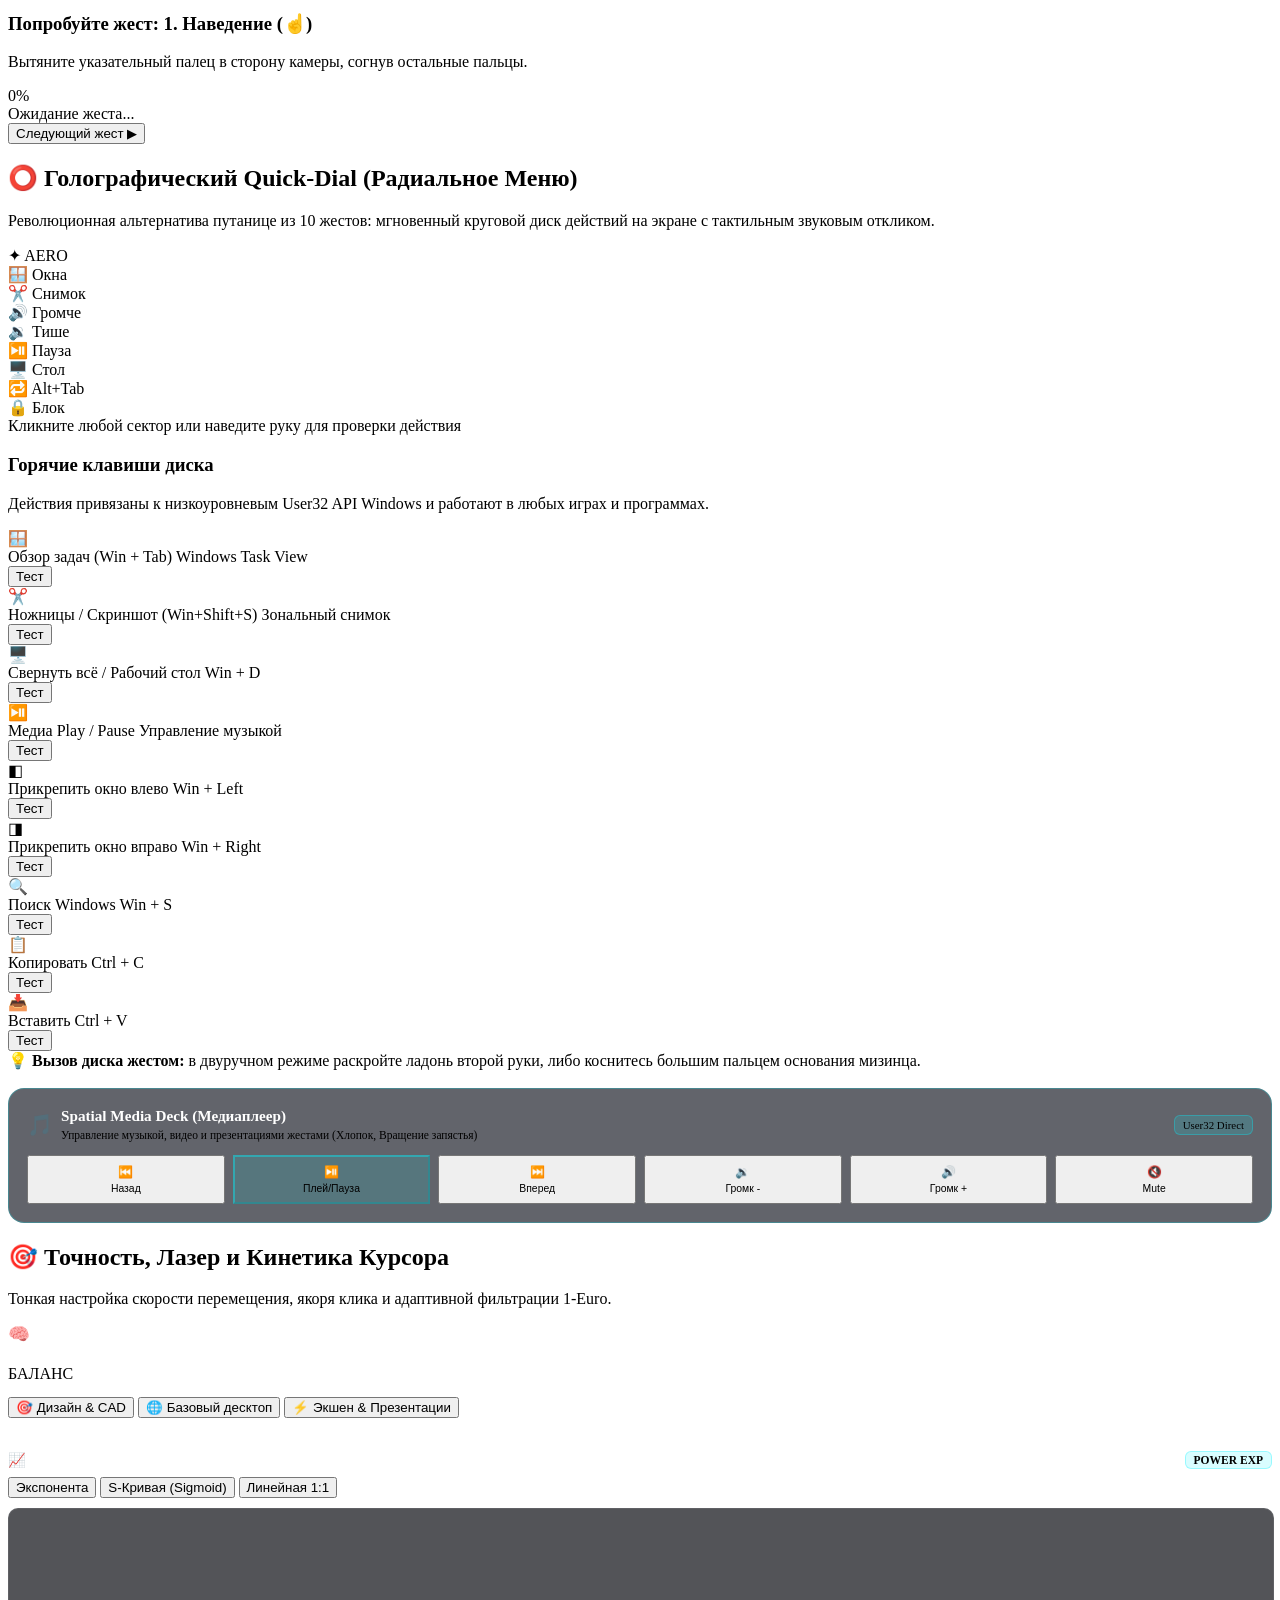
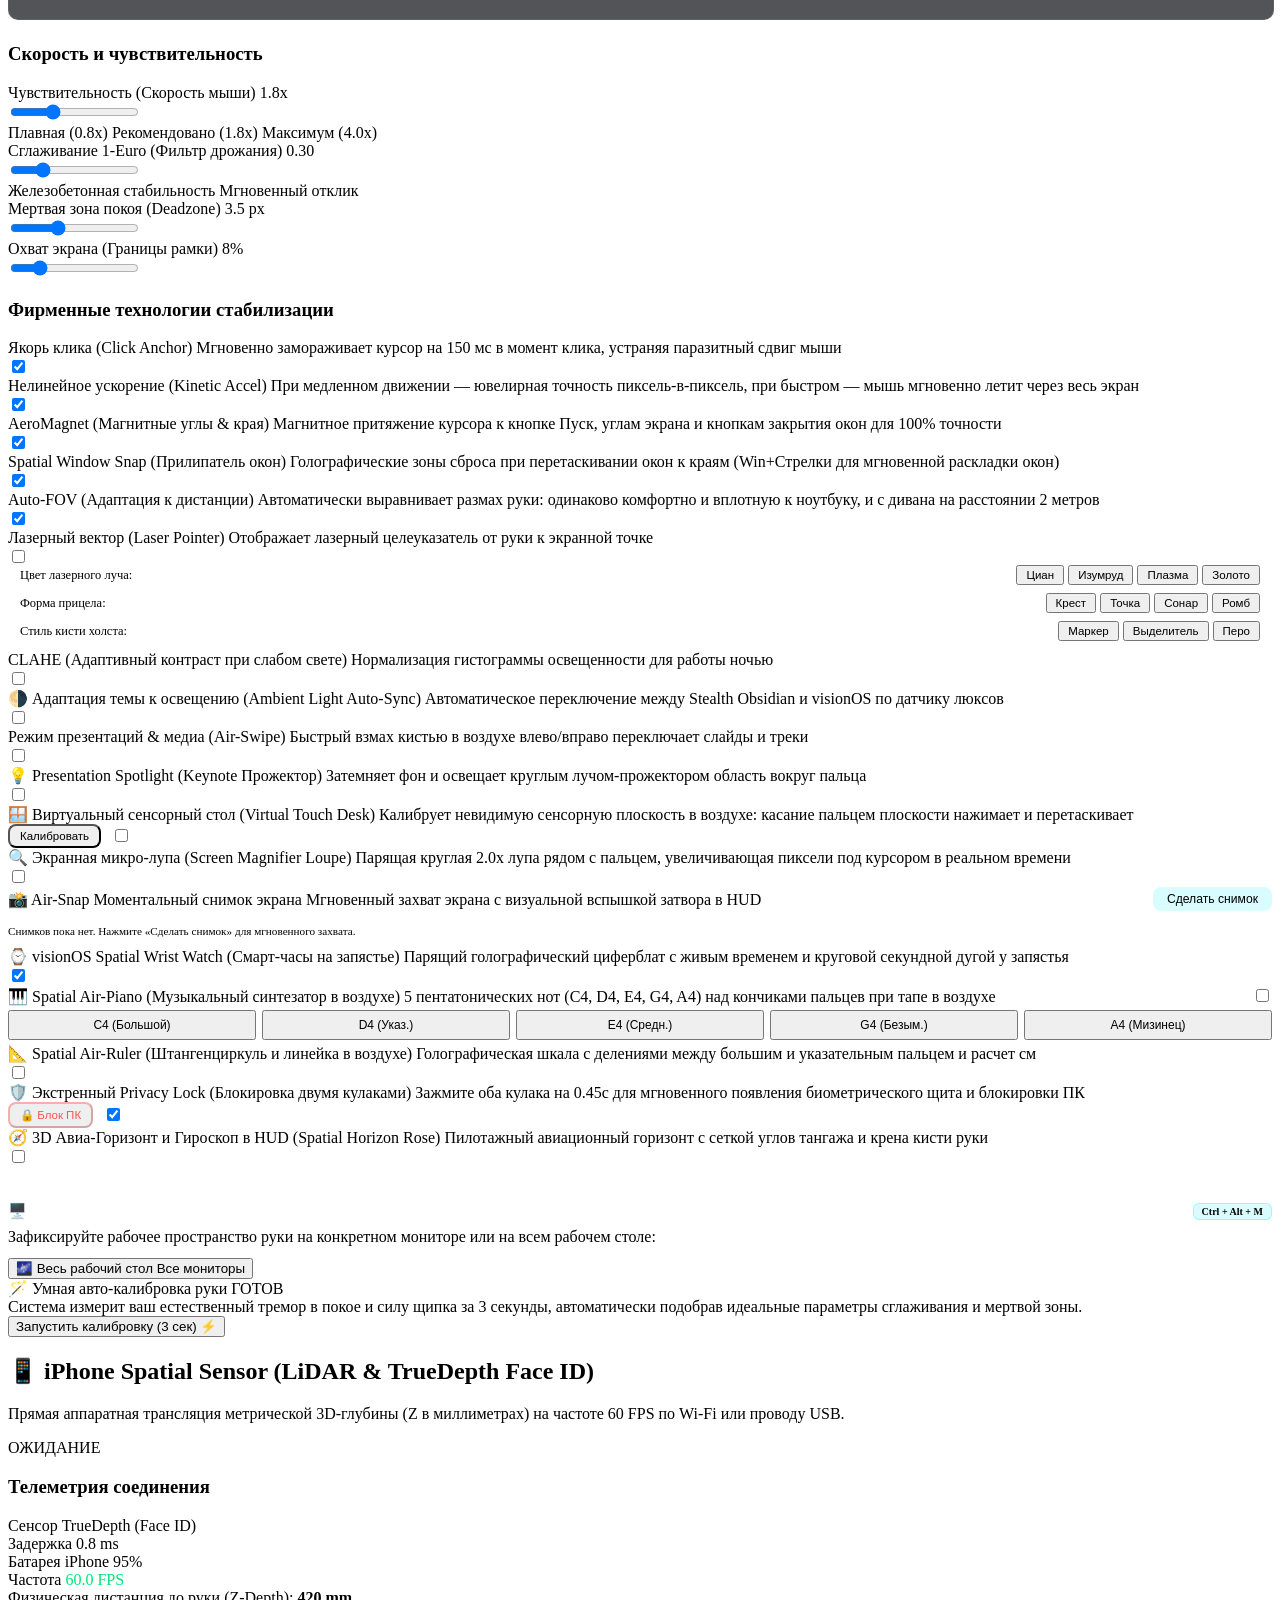
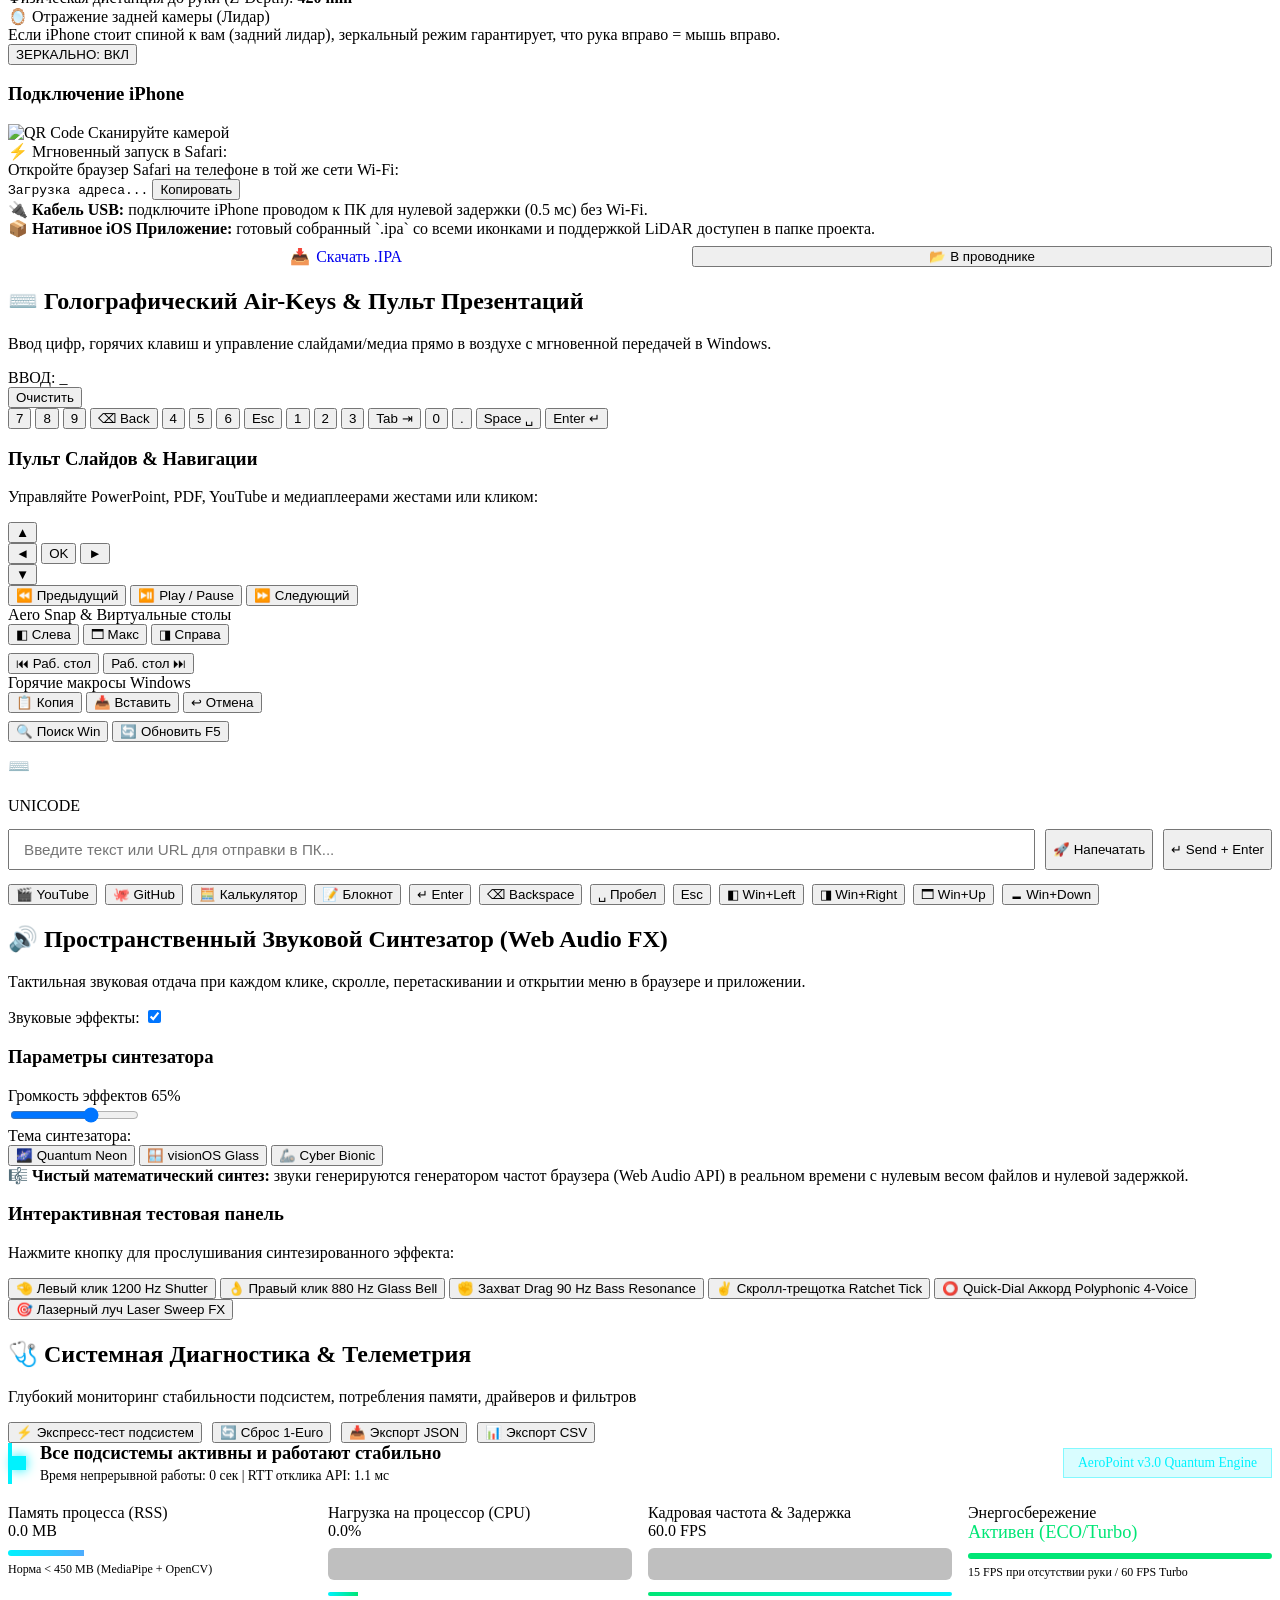
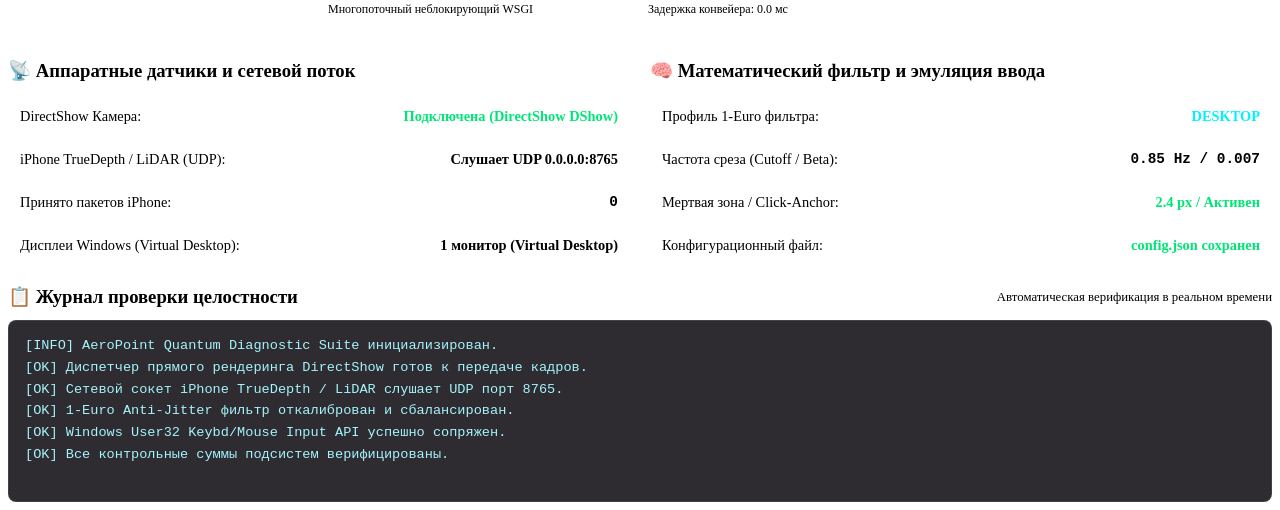
==== commit d729c205: "feat(presentation): Milestone 74 - Spatial Whiteboard Multi-Mode Brushes (Neon Marker, Broad Highlig" ====
--- a/web/index.html
+++ b/web/index.html
@@ -264,17 +264,31 @@
               </div>
 
               <!-- Air-Draw Floating Toolbar -->
-              <div class="air-draw-toolbar" id="air-draw-toolbar" style="display: none;">
-                <div class="color-picker-row">
-                  <button class="color-btn active" style="background: #00f2fe;" data-color="#00f2fe" title="Неоновый Циан"></button>
-                  <button class="color-btn" style="background: #8a2be2;" data-color="#8a2be2" title="Электрик Фиолетовый"></button>
-                  <button class="color-btn" style="background: #00e676;" data-color="#00e676" title="Лазерный Изумруд"></button>
-                  <button class="color-btn" style="background: #ff007f;" data-color="#ff007f" title="Неоновый Розовый"></button>
-                  <button class="color-btn" style="background: #ffd700;" data-color="#ffd700" title="Золотой"></button>
-                </div>
-                <div class="draw-tools-row">
-                  <button class="dt-btn" id="btn-draw-clear" title="Очистить холст">🧹 Стереть</button>
-                  <button class="dt-btn" id="btn-draw-save" title="Сохранить снимок">📸 Экспорт</button>
+              <div class="air-draw-toolbar" id="air-draw-toolbar" style="display: none; flex-direction: column; gap: 8px;">
+                <div style="display: flex; align-items: center; justify-content: space-between; gap: 10px;">
+                  <div class="color-picker-row">
+                    <button class="color-btn active" style="background: #00f2fe;" data-color="#00f2fe" title="Неоновый Циан"></button>
+                    <button class="color-btn" style="background: #8a2be2;" data-color="#8a2be2" title="Электрик Фиолетовый"></button>
+                    <button class="color-btn" style="background: #00e676;" data-color="#00e676" title="Лазерный Изумруд"></button>
+                    <button class="color-btn" style="background: #ff007f;" data-color="#ff007f" title="Неоновый Розовый"></button>
+                    <button class="color-btn" style="background: #ffd700;" data-color="#ffd700" title="Золотой"></button>
+                  </div>
+                  <div class="draw-tools-row">
+                    <button class="dt-btn" id="btn-draw-clear" title="Очистить холст">🧹 Стереть</button>
+                    <button class="dt-btn" id="btn-draw-save" title="Сохранить снимок">📸 Экспорт</button>
+                  </div>
+                </div>
+                <div style="display: flex; align-items: center; justify-content: space-between; gap: 8px; border-top: 1px solid rgba(255,255,255,0.08); padding-top: 6px;">
+                  <div class="segmented-pill brush-mode-pill" style="margin: 0; padding: 2px;">
+                    <button class="seg-btn active" data-brush-mode="marker" style="padding: 2px 7px; font-size: 0.70rem;">Маркер</button>
+                    <button class="seg-btn" data-brush-mode="highlighter" style="padding: 2px 7px; font-size: 0.70rem;">Выделитель</button>
+                    <button class="seg-btn" data-brush-mode="calligraphy" style="padding: 2px 7px; font-size: 0.70rem;">Перо</button>
+                  </div>
+                  <div class="segmented-pill brush-size-pill" style="margin: 0; padding: 2px;">
+                    <button class="seg-btn" data-brush-size="3" style="padding: 2px 6px; font-size: 0.70rem;">3px</button>
+                    <button class="seg-btn active" data-brush-size="6" style="padding: 2px 6px; font-size: 0.70rem;">6px</button>
+                    <button class="seg-btn" data-brush-size="14" style="padding: 2px 6px; font-size: 0.70rem;">14px</button>
+                  </div>
                 </div>
               </div>
 
@@ -945,6 +959,15 @@
                     <button class="seg-btn" data-laser-stencil="dot" style="padding: 2px 8px; font-size: 0.72rem;">Точка</button>
                     <button class="seg-btn" data-laser-stencil="circle_pulse" style="padding: 2px 8px; font-size: 0.72rem;">Сонар</button>
                     <button class="seg-btn" data-laser-stencil="diamond" style="padding: 2px 8px; font-size: 0.72rem;">Ромб</button>
+                  </div>
+                </div>
+
+                <div class="brush-settings-row" style="display: flex; align-items: center; justify-content: space-between; padding: 4px 12px 10px 12px; margin-top: -6px;">
+                  <span style="font-size: 0.78rem; color: var(--text-secondary);">Стиль кисти холста:</span>
+                  <div class="segmented-pill settings-brush-pill" style="margin: 0;">
+                    <button class="seg-btn active" data-brush-mode="marker" style="padding: 2px 8px; font-size: 0.72rem;">Маркер</button>
+                    <button class="seg-btn" data-brush-mode="highlighter" style="padding: 2px 8px; font-size: 0.72rem;">Выделитель</button>
+                    <button class="seg-btn" data-brush-mode="calligraphy" style="padding: 2px 8px; font-size: 0.72rem;">Перо</button>
                   </div>
                 </div>
 
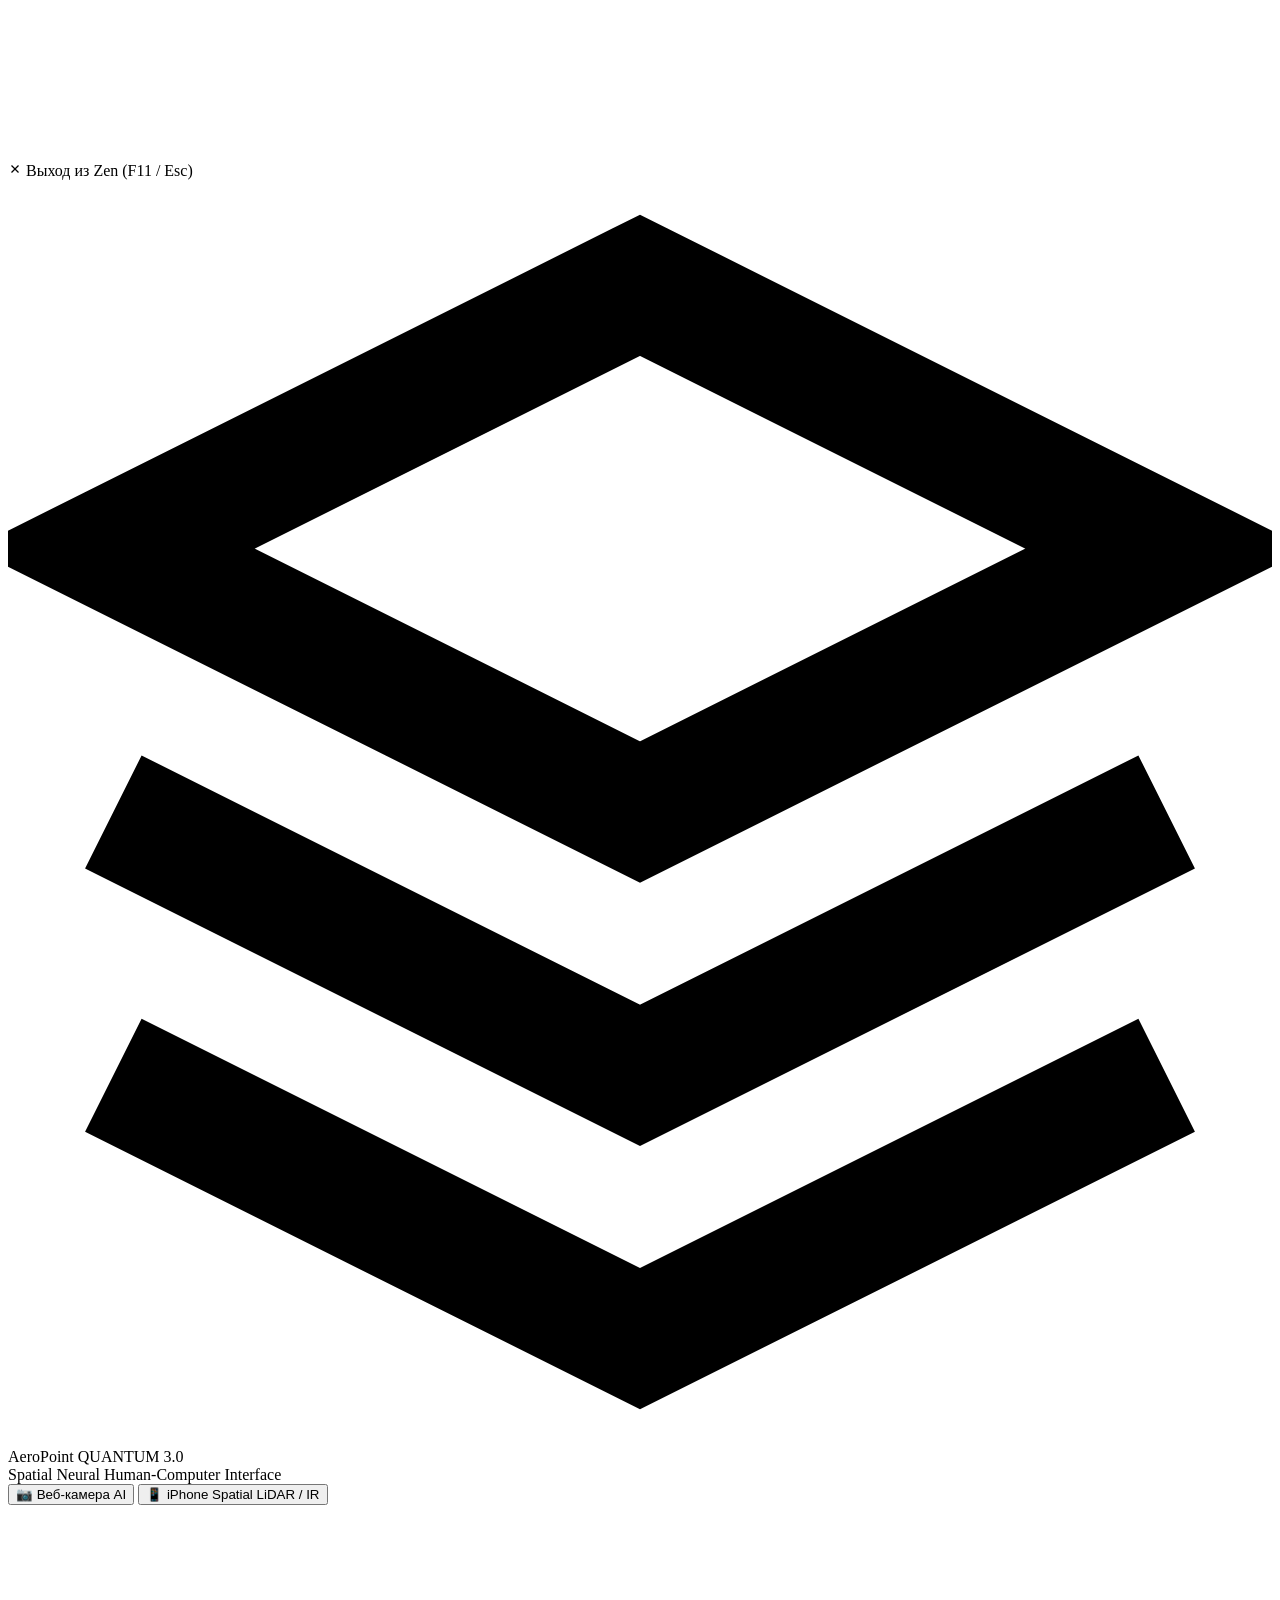
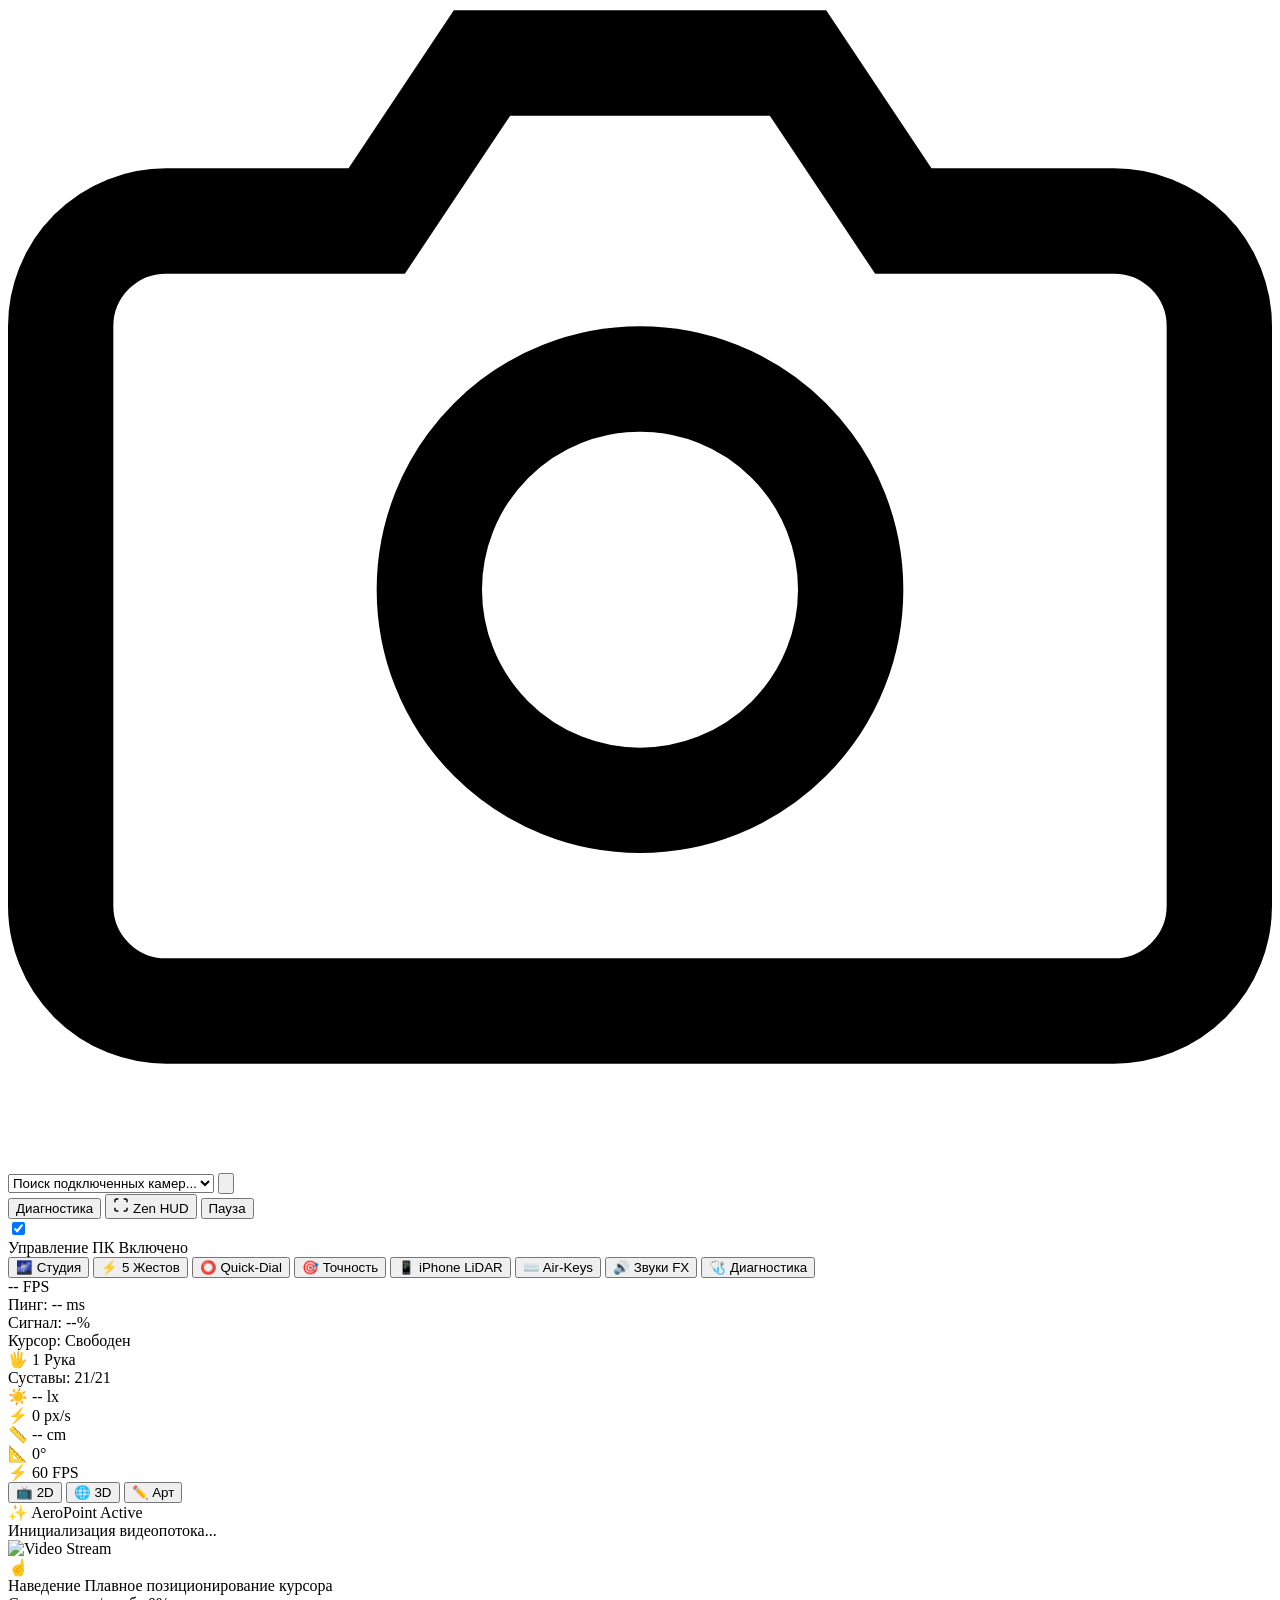
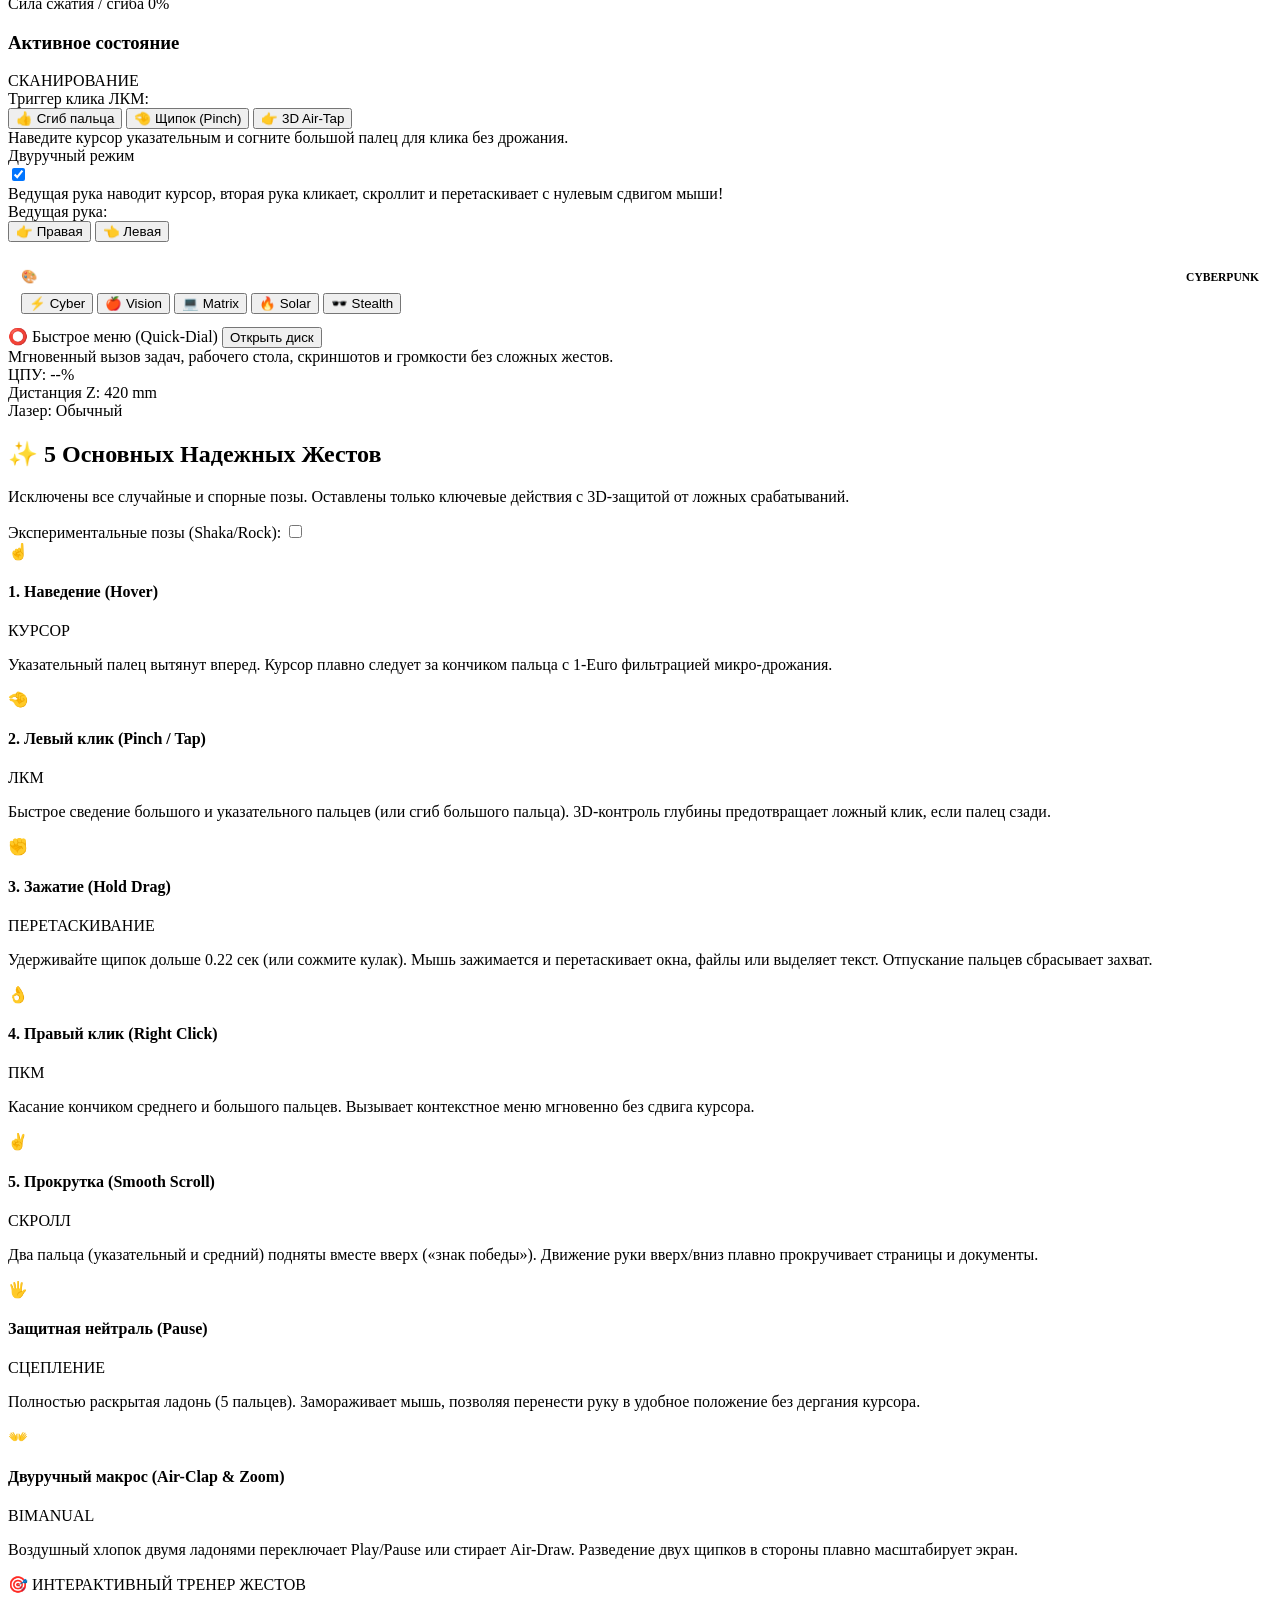
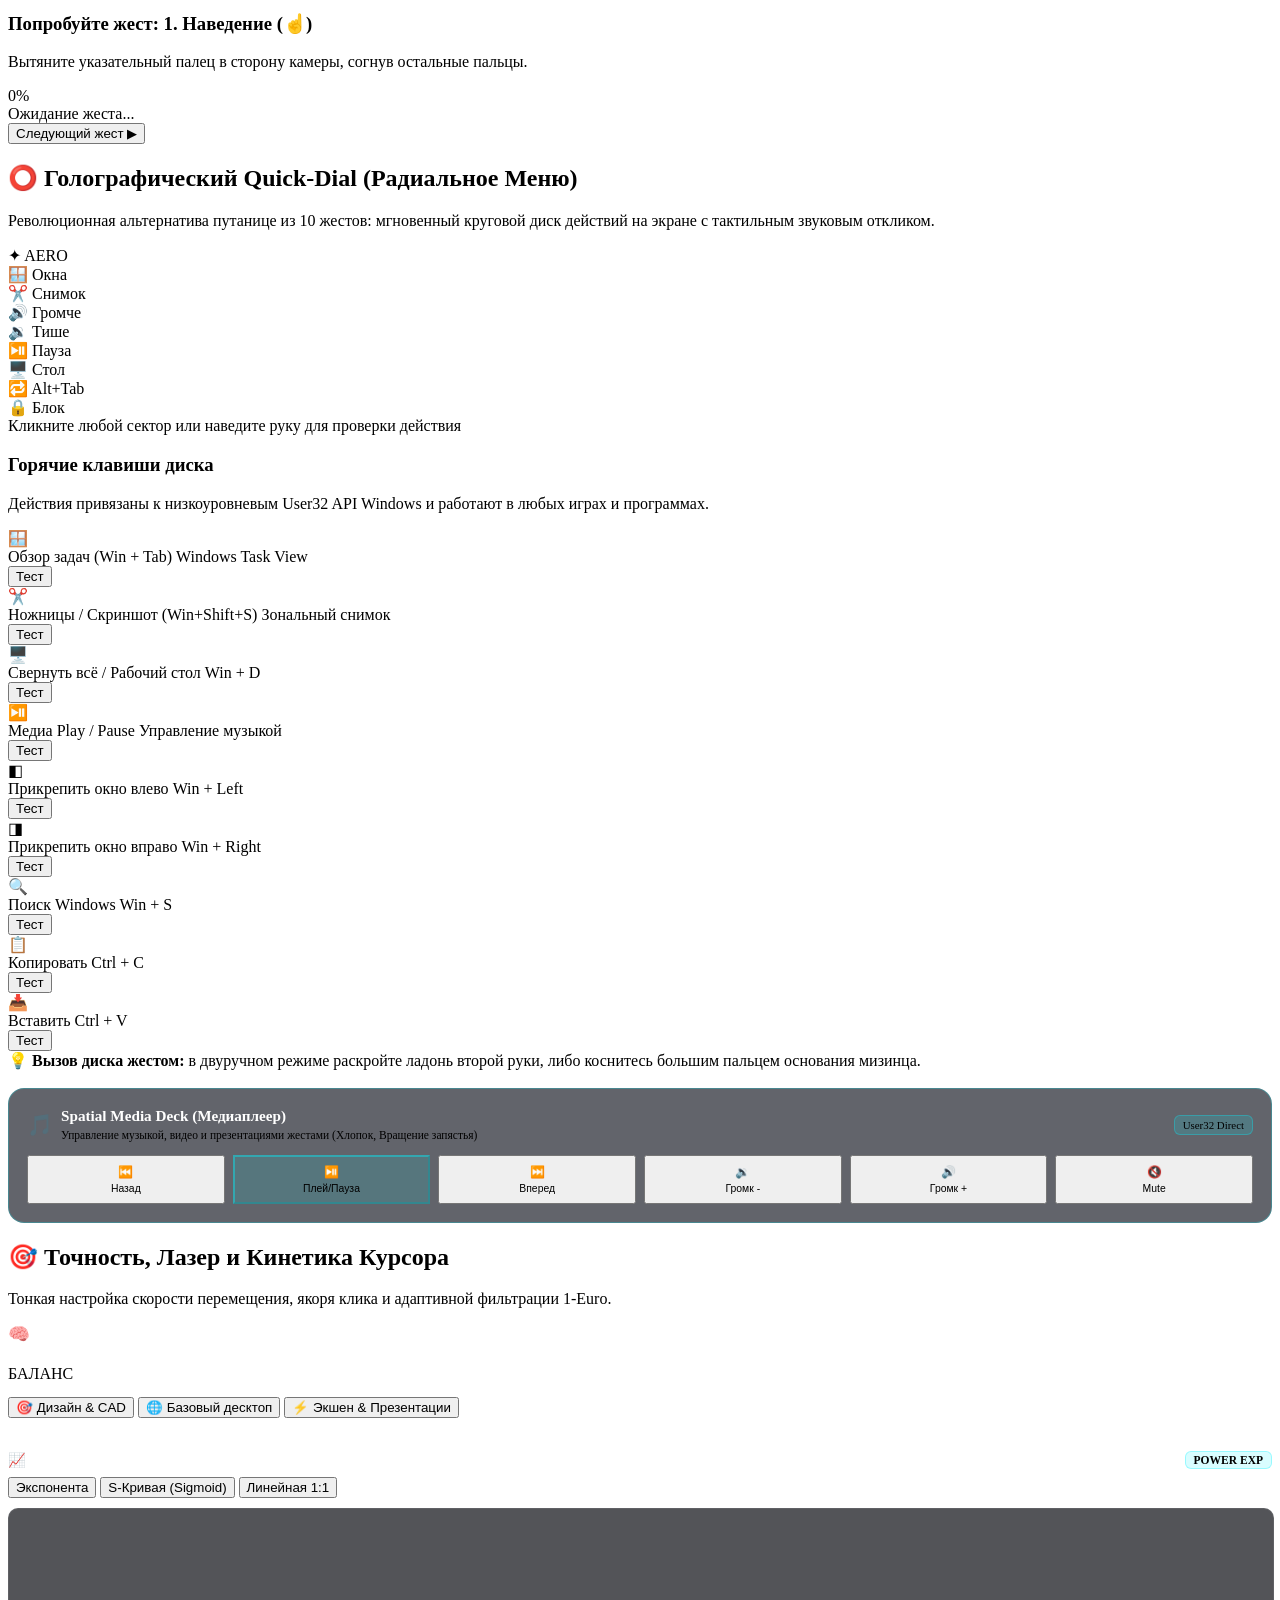
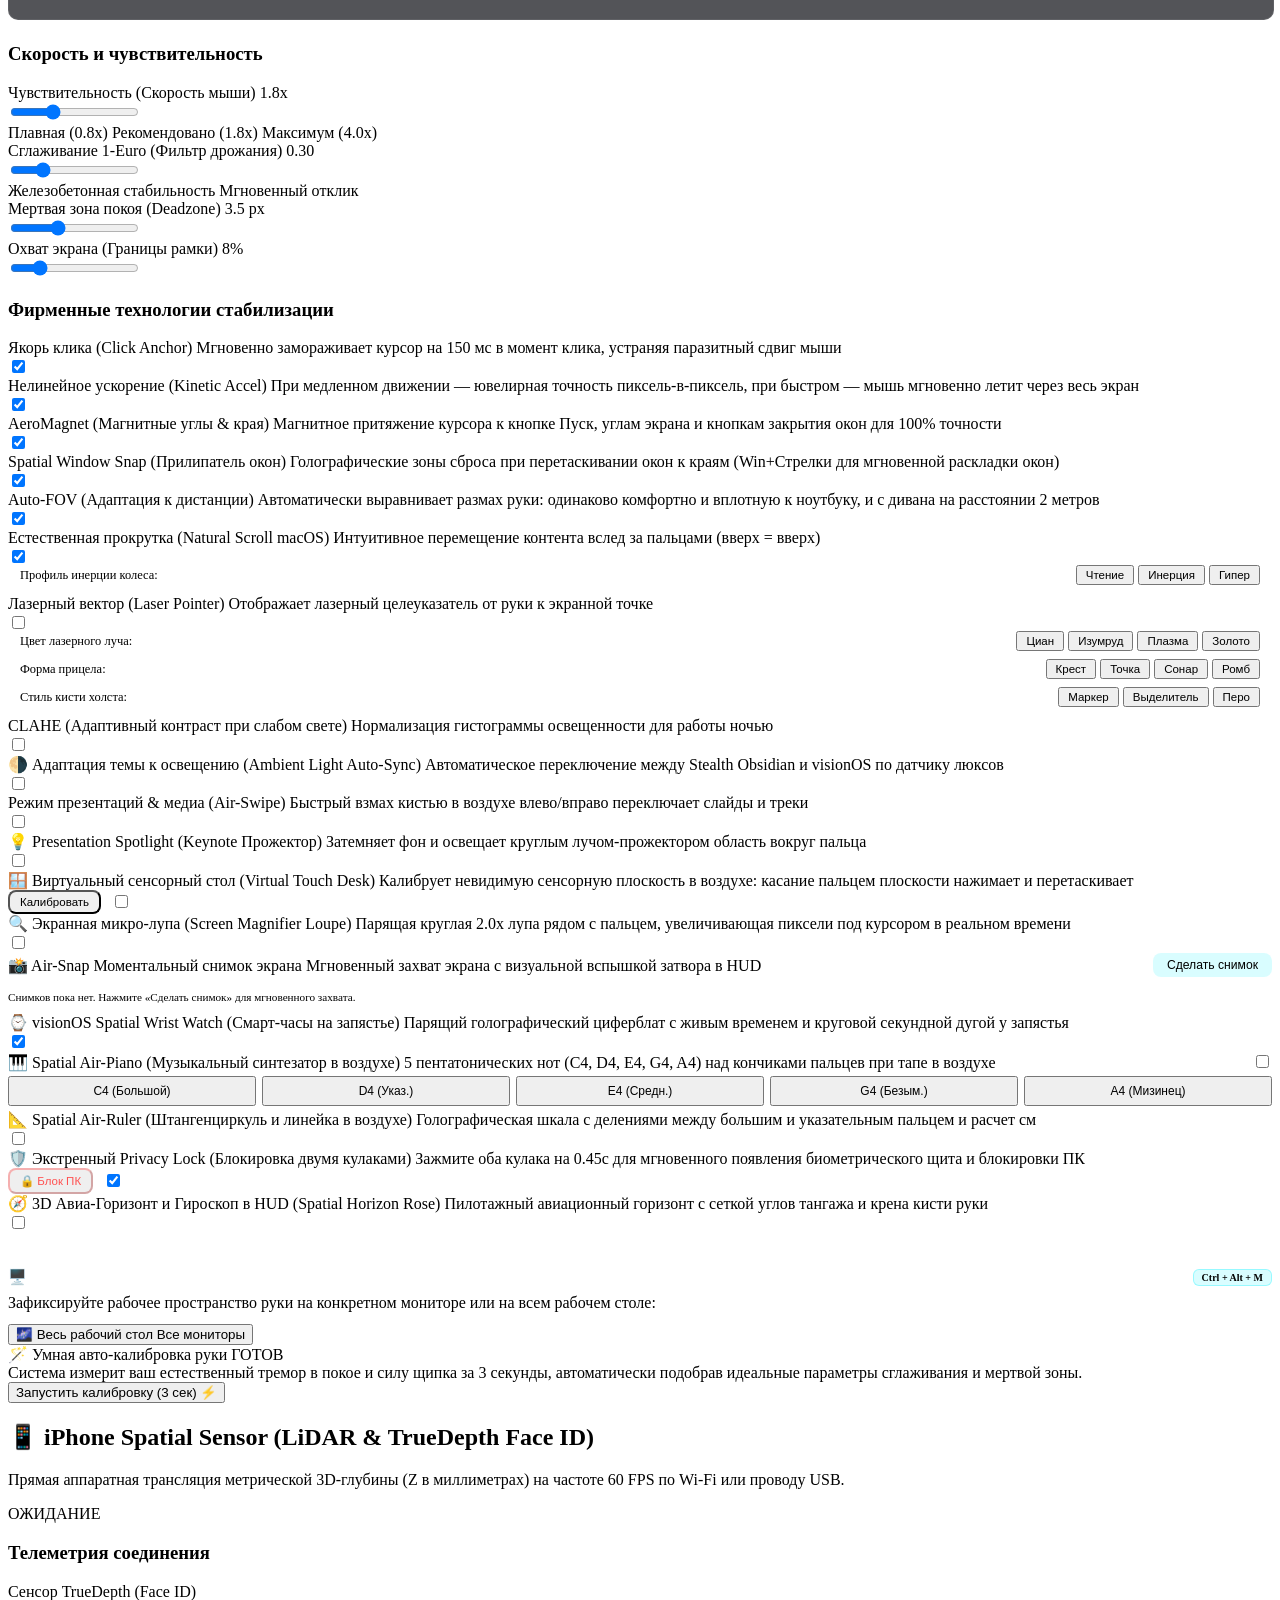
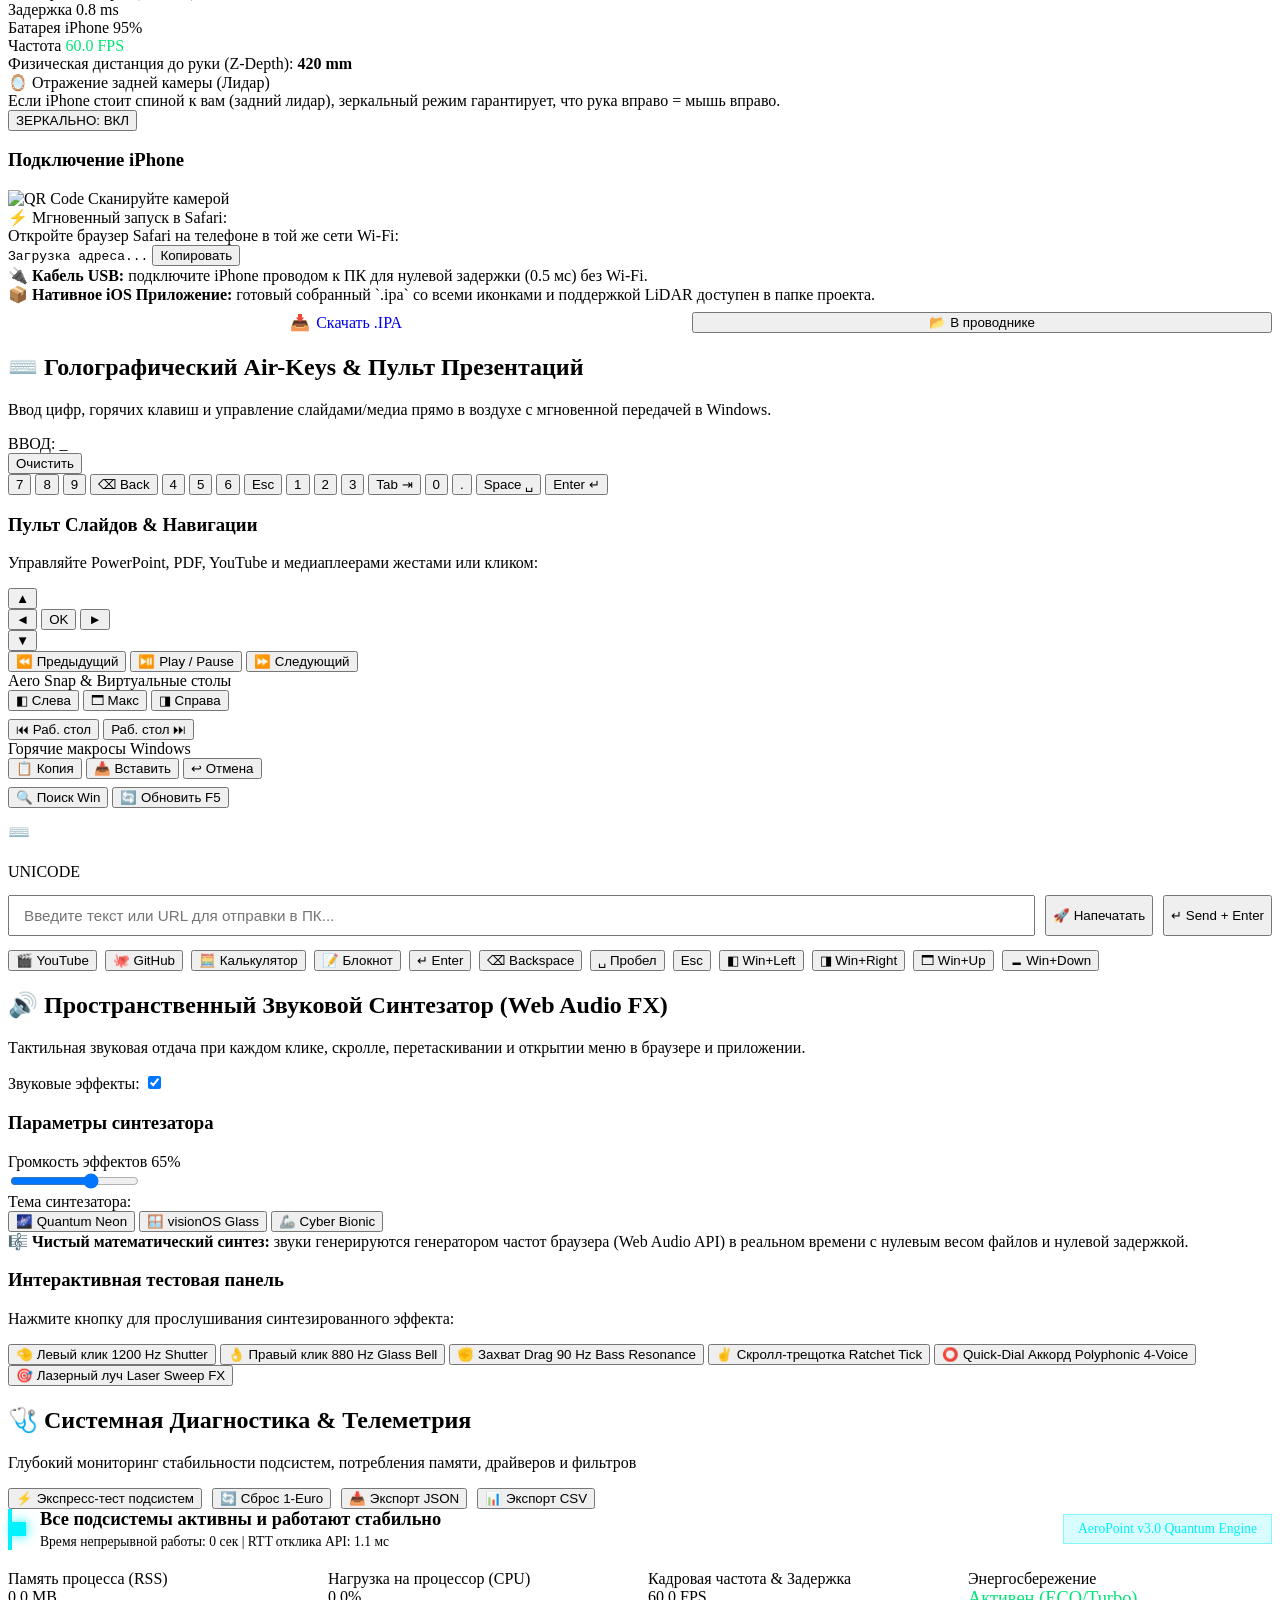
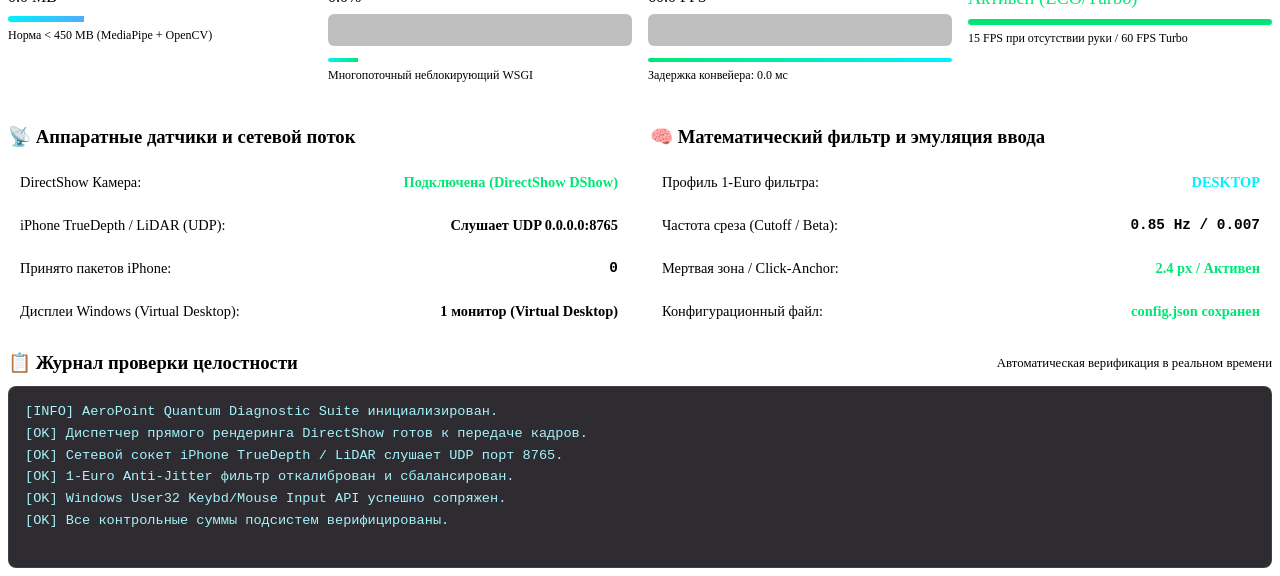
==== commit a34b9fdc: "feat(navigation): Milestone 75 - Kinetic Air-Flick Scroll Acceleration & Dynamic Velocity Booster (P" ====
--- a/web/index.html
+++ b/web/index.html
@@ -933,6 +933,26 @@
 
                 <div class="toggle-row">
                   <div class="tr-text">
+                    <span class="tr-title">Естественная прокрутка (Natural Scroll macOS)</span>
+                    <span class="tr-sub">Интуитивное перемещение контента вслед за пальцами (вверх = вверх)</span>
+                  </div>
+                  <label class="q-switch">
+                    <input type="checkbox" id="switch-scroll-natural" checked>
+                    <span class="slider"></span>
+                  </label>
+                </div>
+
+                <div class="scroll-profile-row" style="display: flex; align-items: center; justify-content: space-between; padding: 4px 12px 10px 12px; margin-top: -6px;">
+                  <span style="font-size: 0.78rem; color: var(--text-secondary);">Профиль инерции колеса:</span>
+                  <div class="segmented-pill scroll-profile-pill" style="margin: 0;">
+                    <button class="seg-btn" data-scroll-profile="precision" style="padding: 2px 8px; font-size: 0.72rem;">Чтение</button>
+                    <button class="seg-btn active" data-scroll-profile="momentum" style="padding: 2px 8px; font-size: 0.72rem;">Инерция</button>
+                    <button class="seg-btn" data-scroll-profile="hyperscroll" style="padding: 2px 8px; font-size: 0.72rem;">Гипер</button>
+                  </div>
+                </div>
+
+                <div class="toggle-row">
+                  <div class="tr-text">
                     <span class="tr-title">Лазерный вектор (Laser Pointer)</span>
                     <span class="tr-sub">Отображает лазерный целеуказатель от руки к экранной точке</span>
                   </div>
